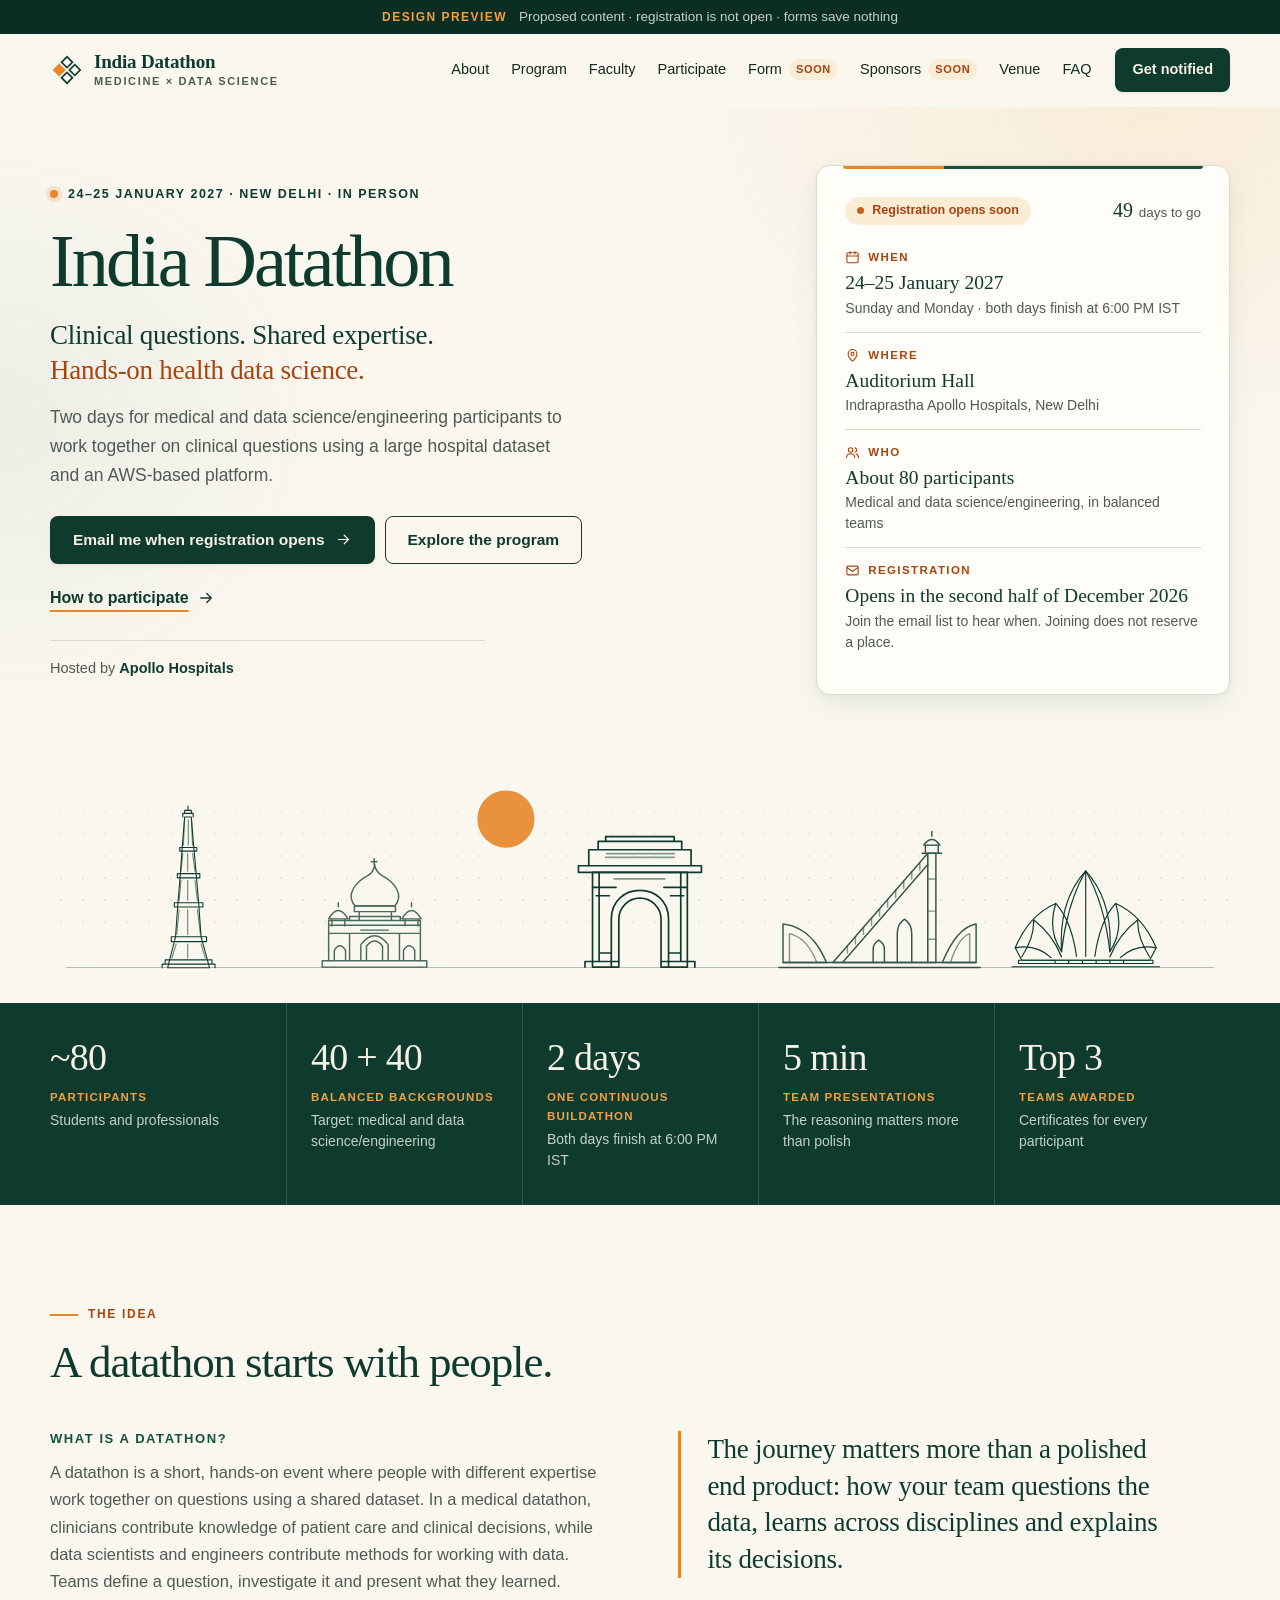
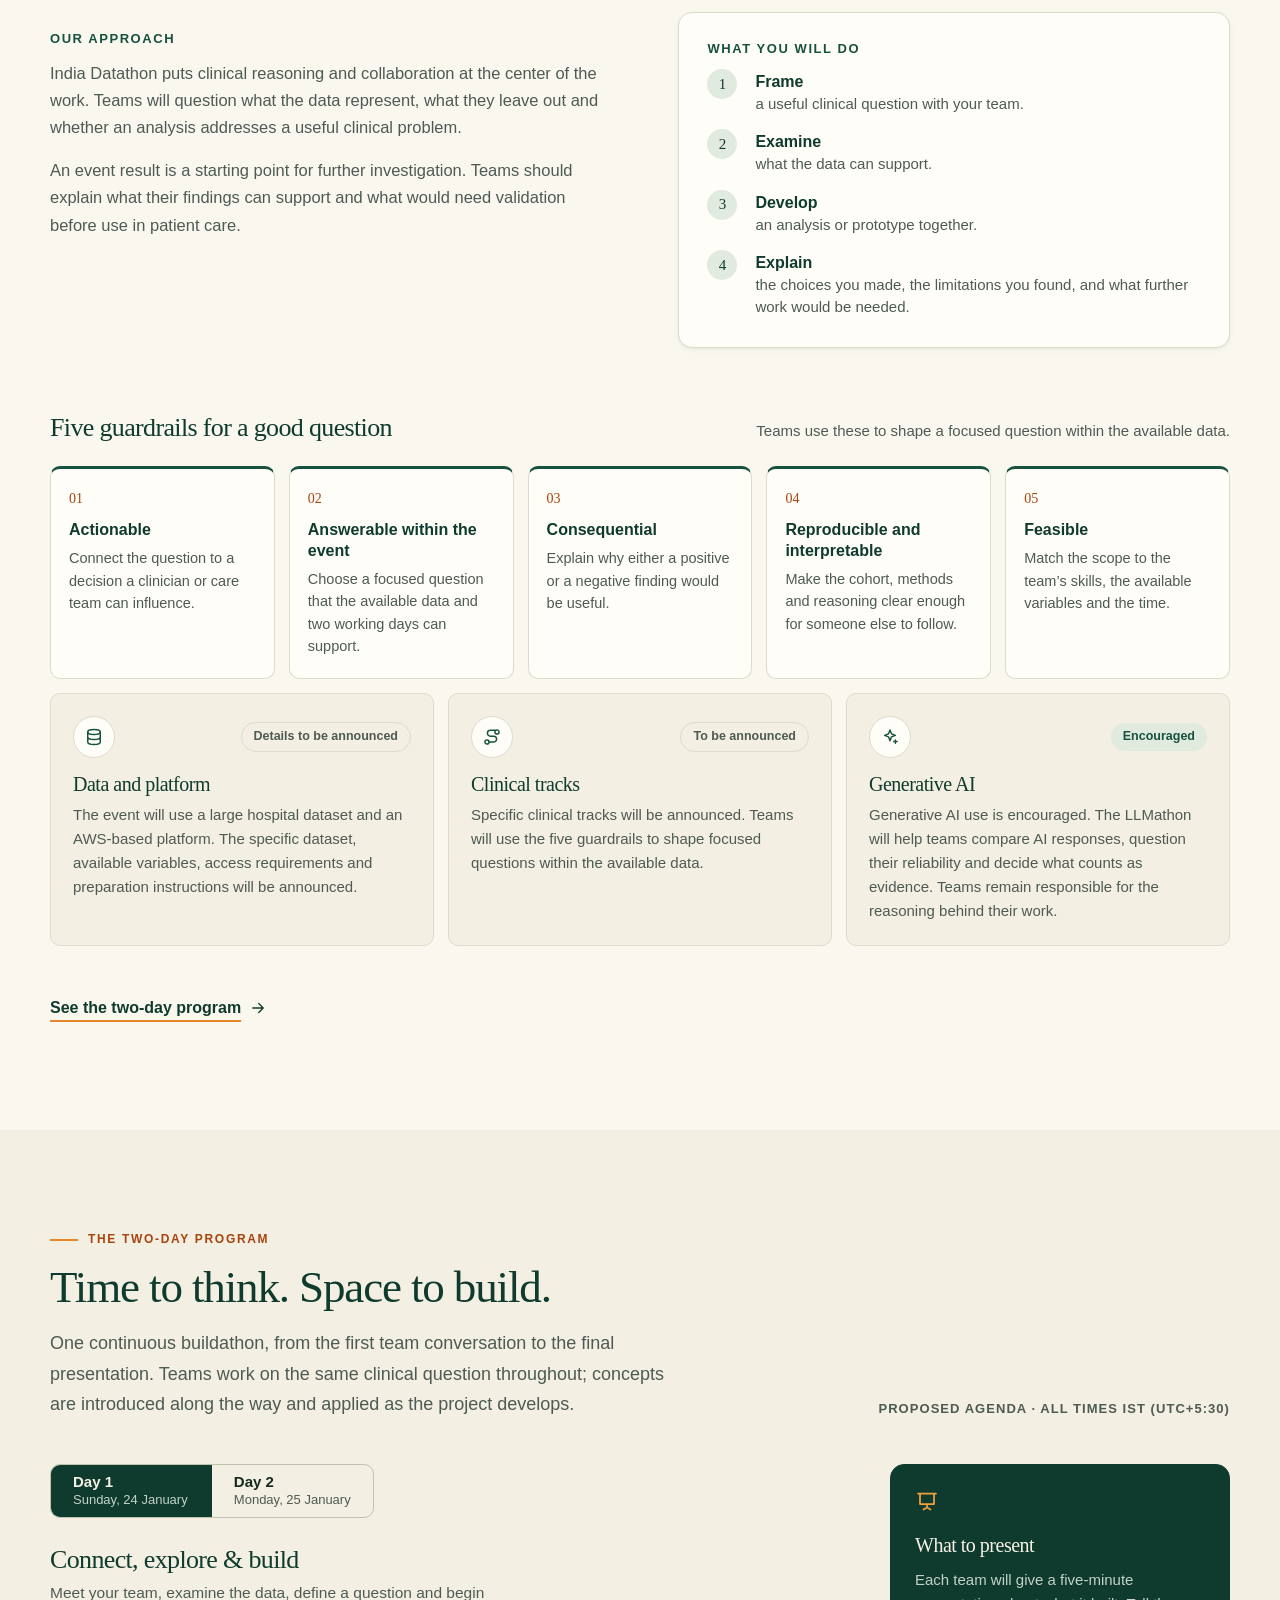
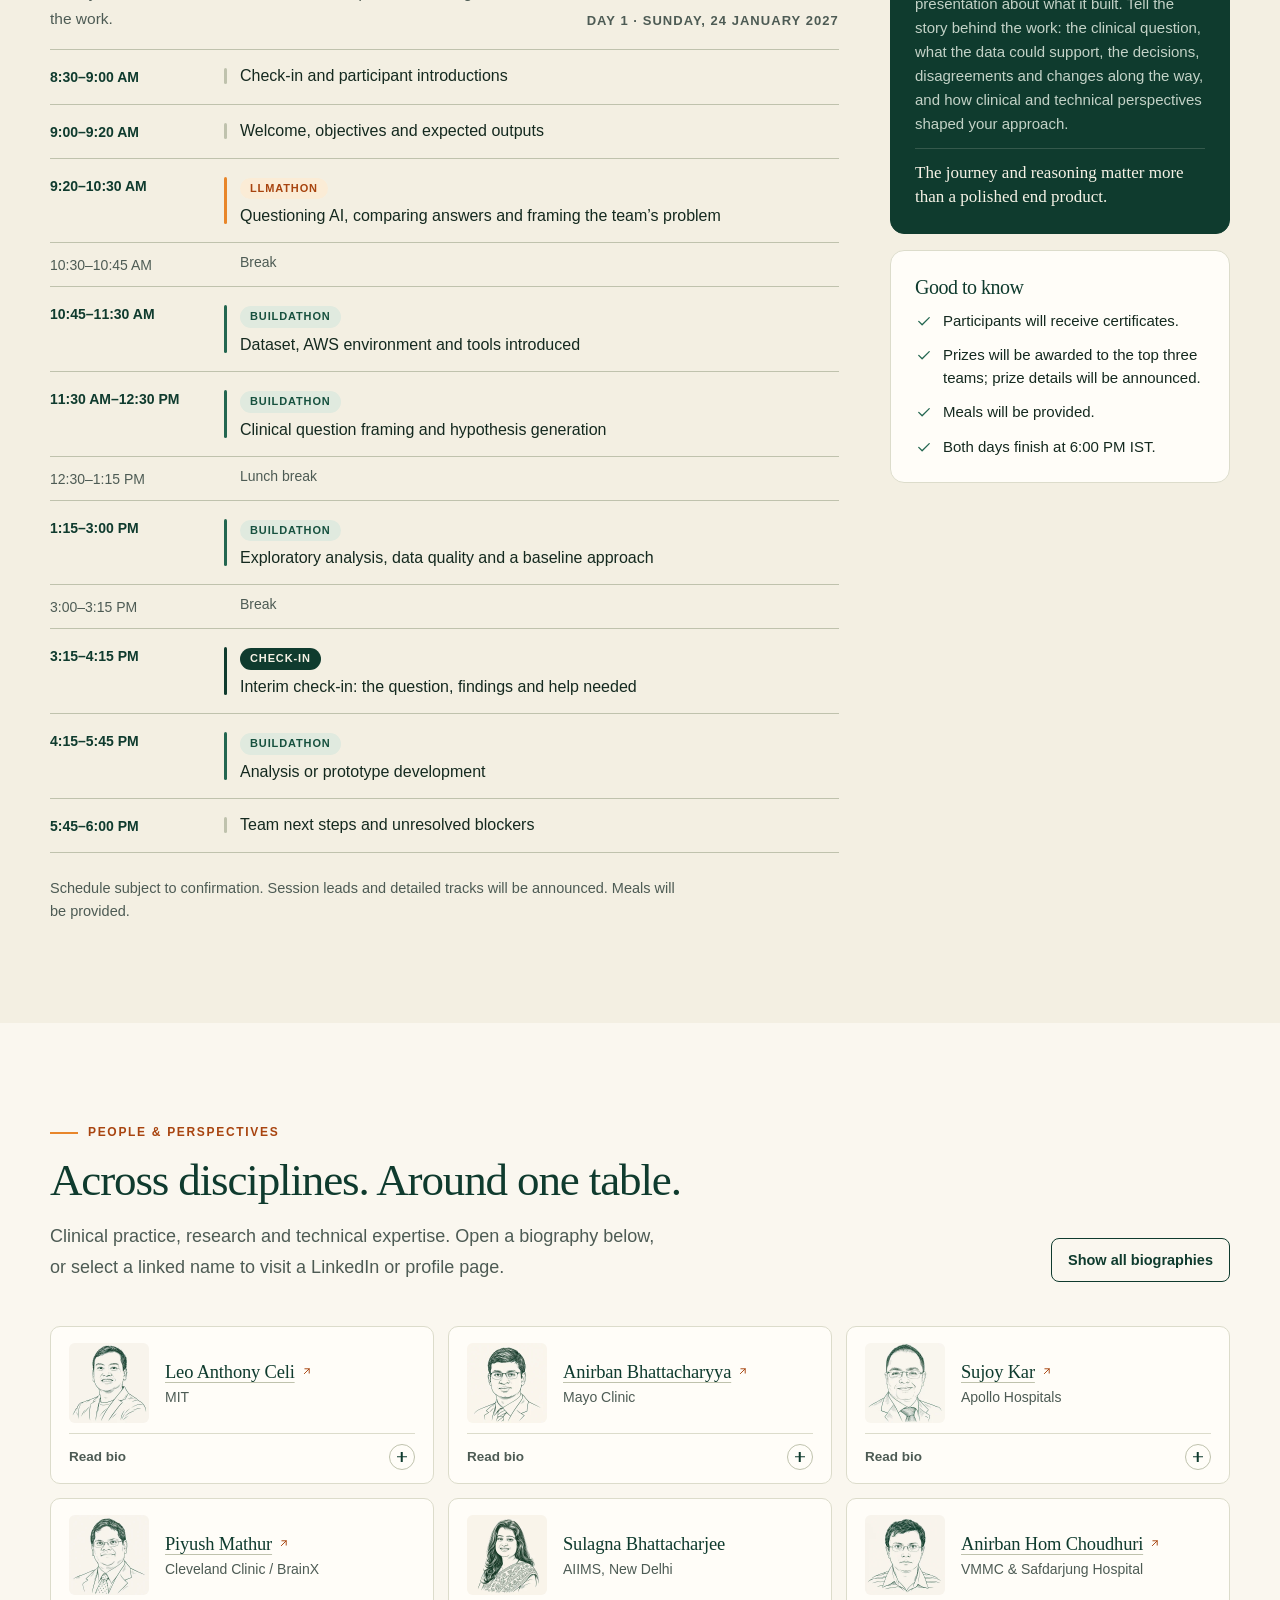
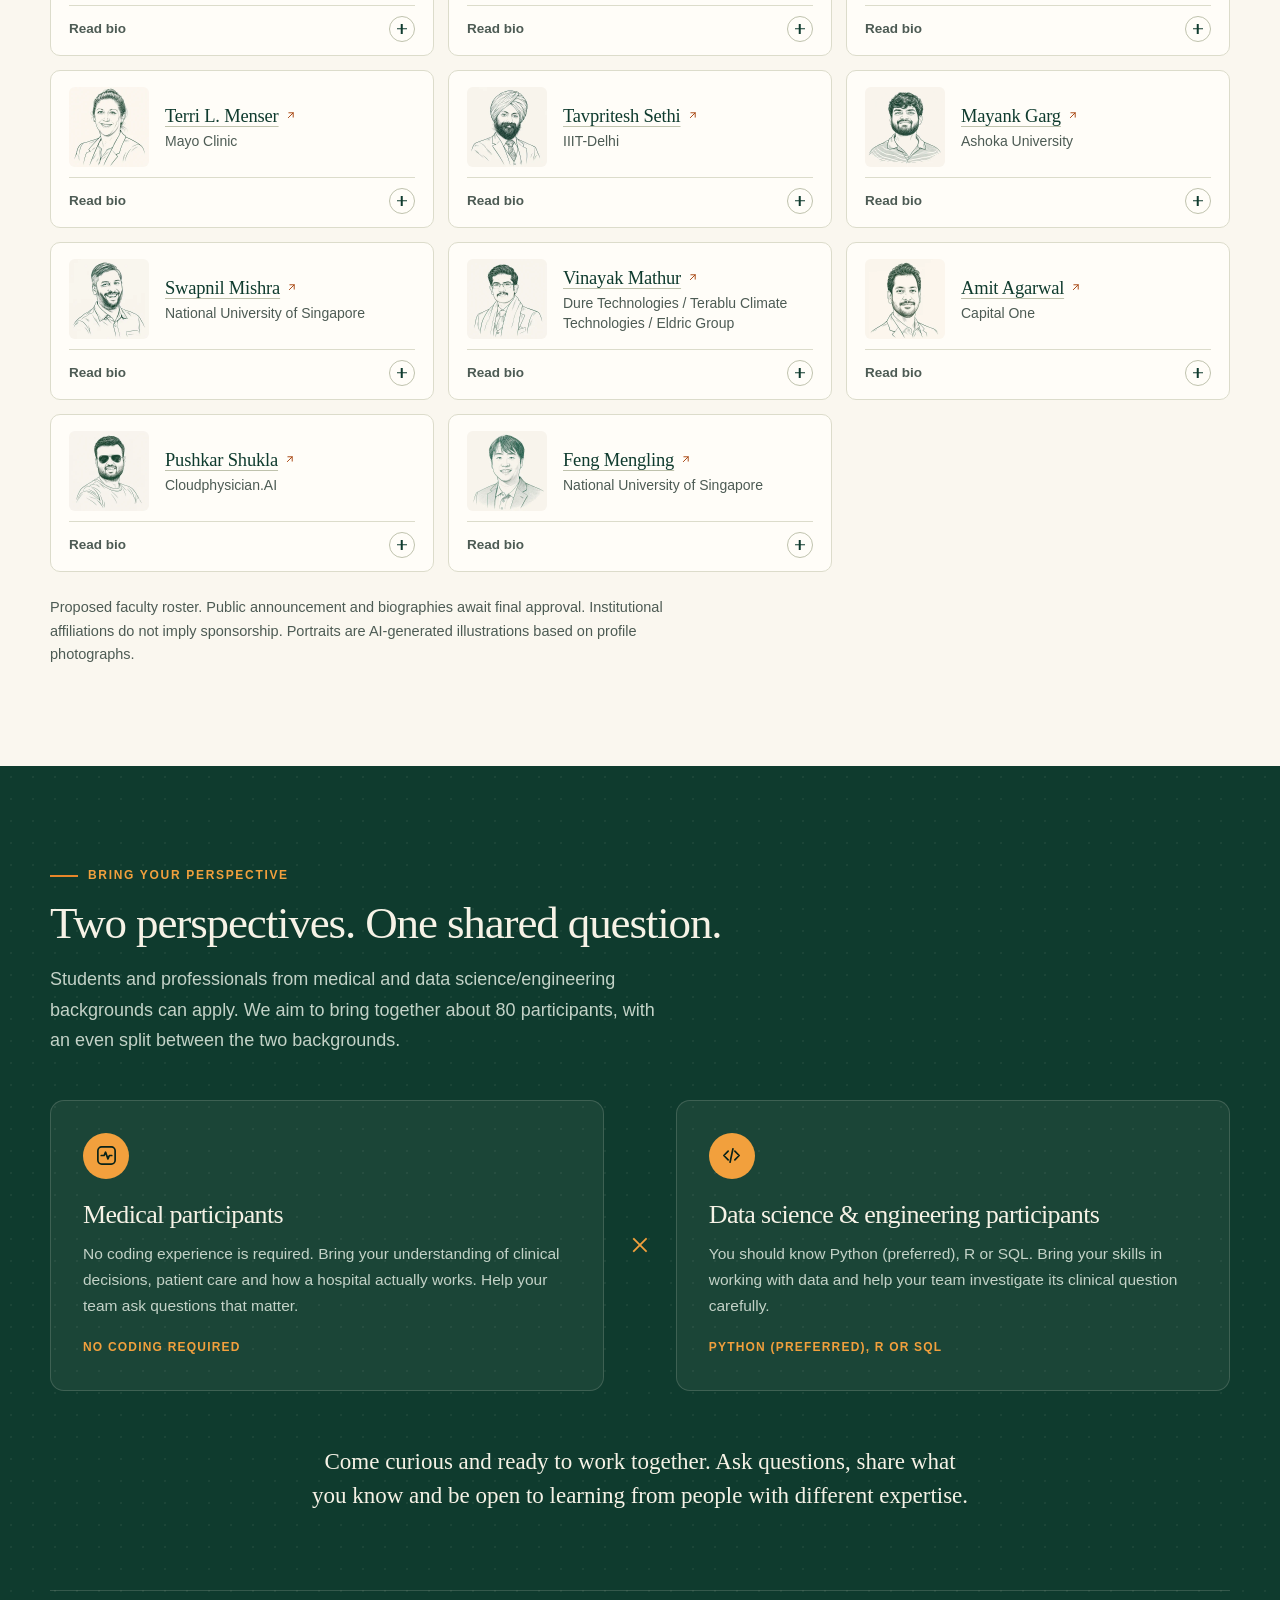
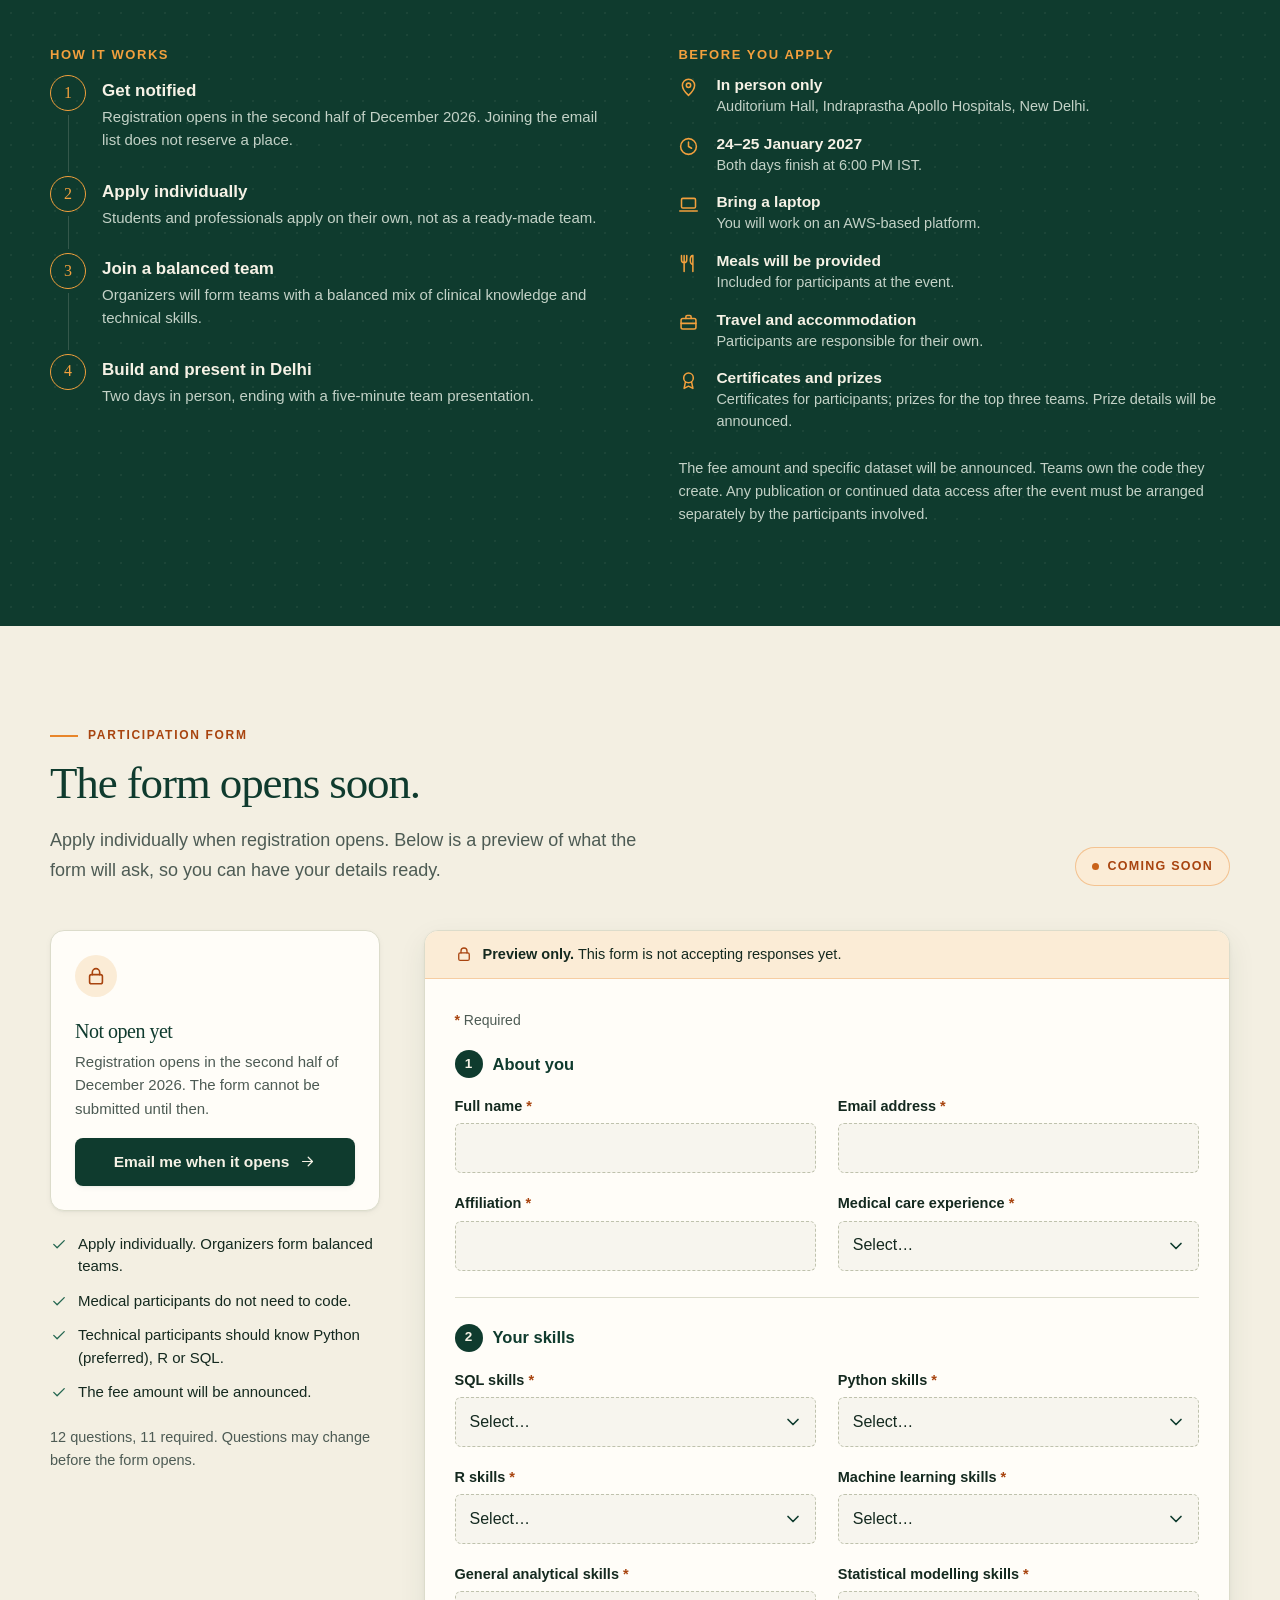
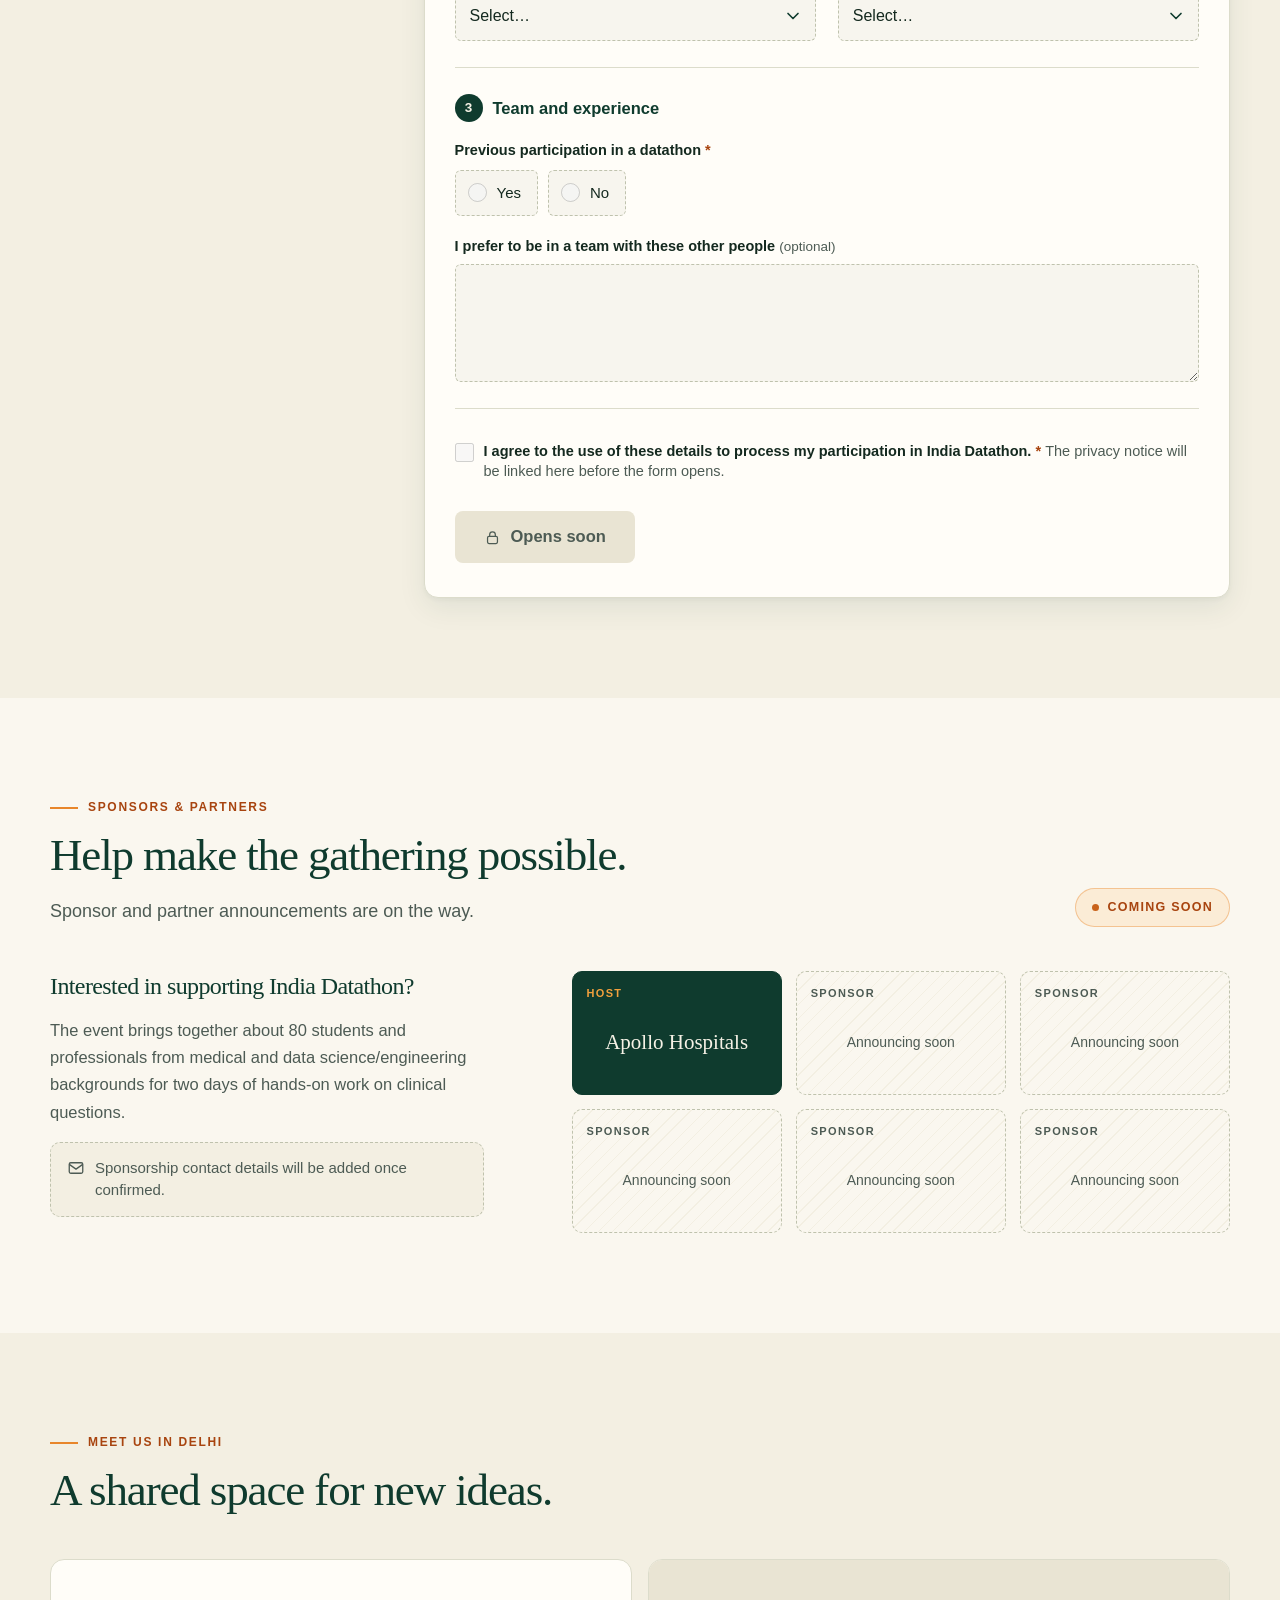
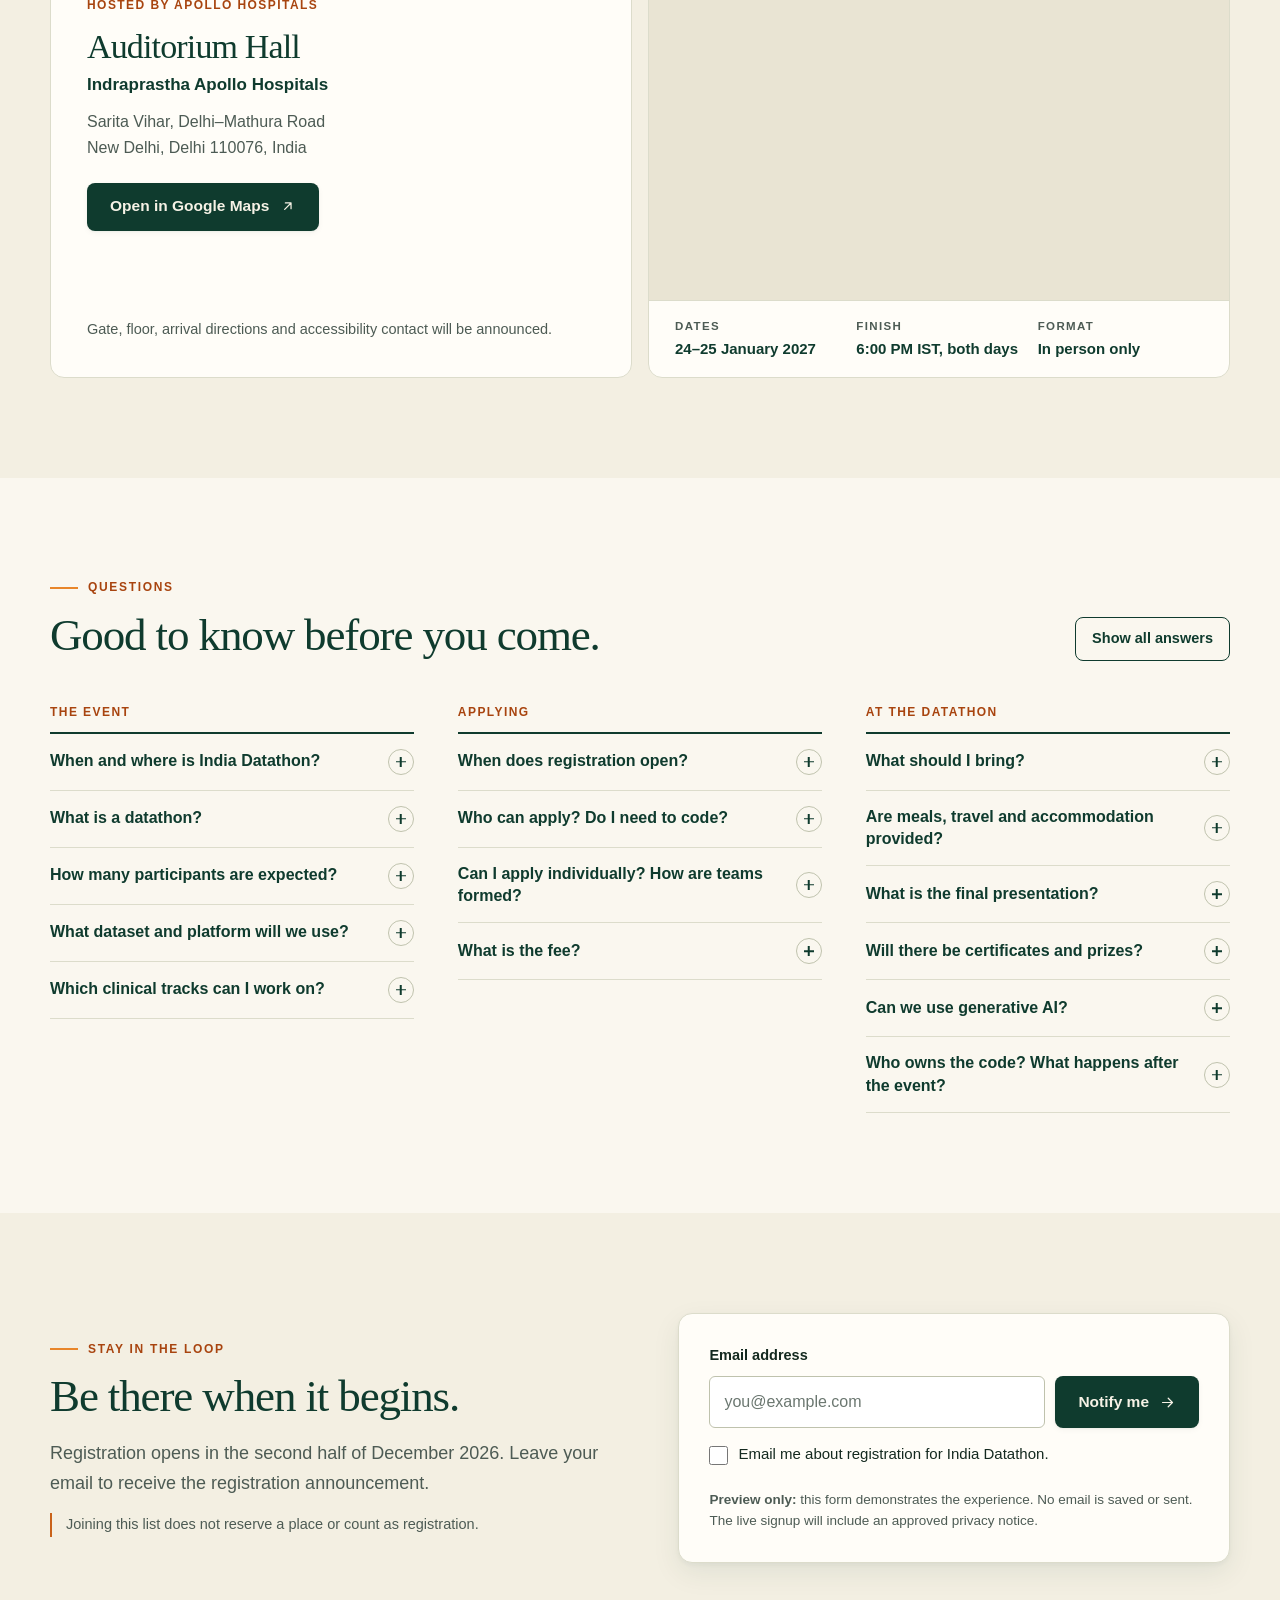
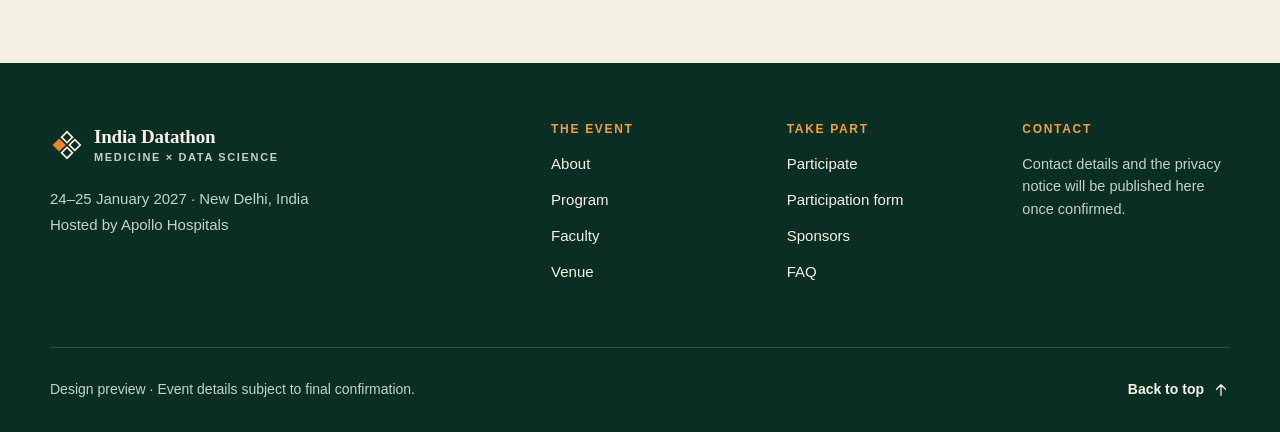
==== index.html @ 54da0be9 "Serve the site from GitHub Pages on main: root page forwards to site/ Co-Authored-By: Claude Fable 5" ====
<!doctype html>
<html lang="en-IN">
<head>
  <meta charset="utf-8">
  <meta name="viewport" content="width=device-width, initial-scale=1">
  <title>India Datathon</title>
  <meta name="robots" content="noindex">
  <link rel="canonical" href="https://pulkitchatwal.github.io/IndiaDatathon/site/">
  <meta http-equiv="refresh" content="0; url=site/">
  <script>location.replace('site/' + location.hash);</script>
</head>
<body>
  <p>The India Datathon website is at <a href="site/">site/</a>.</p>
</body>
</html>
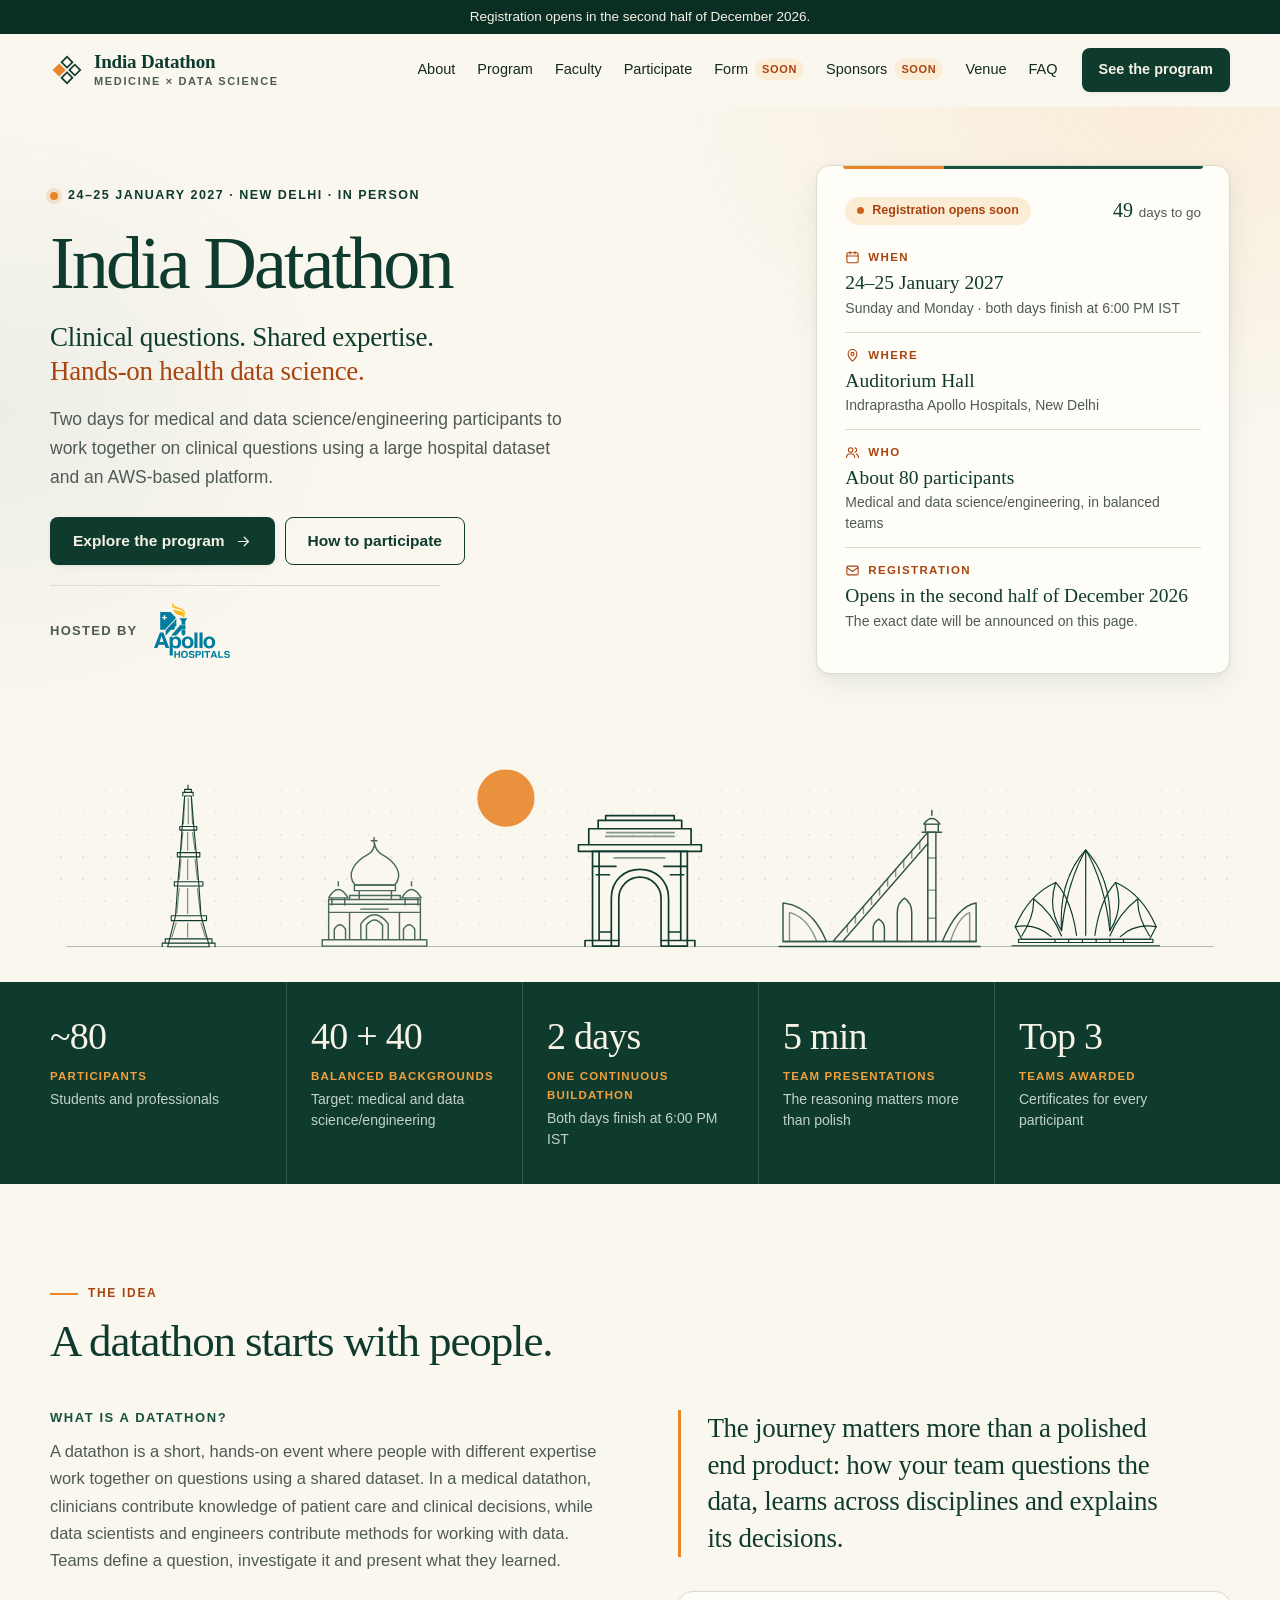
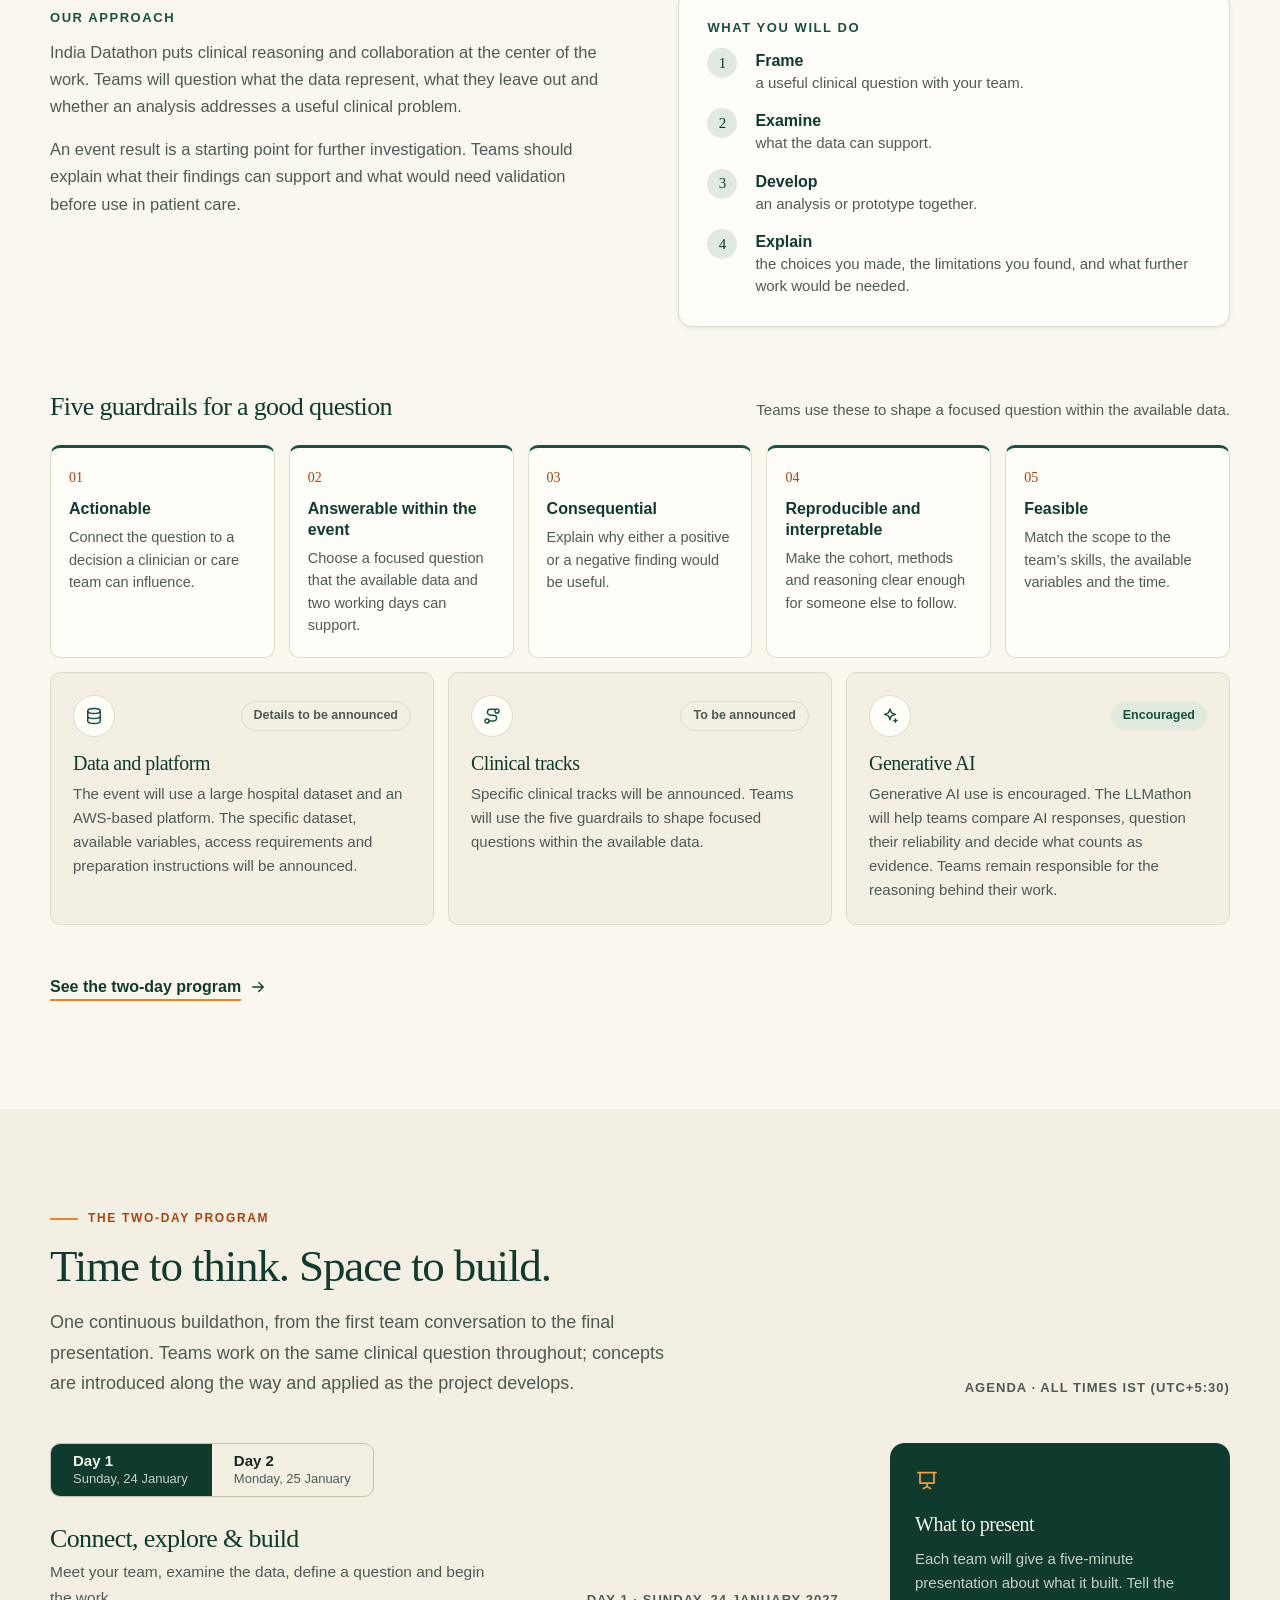
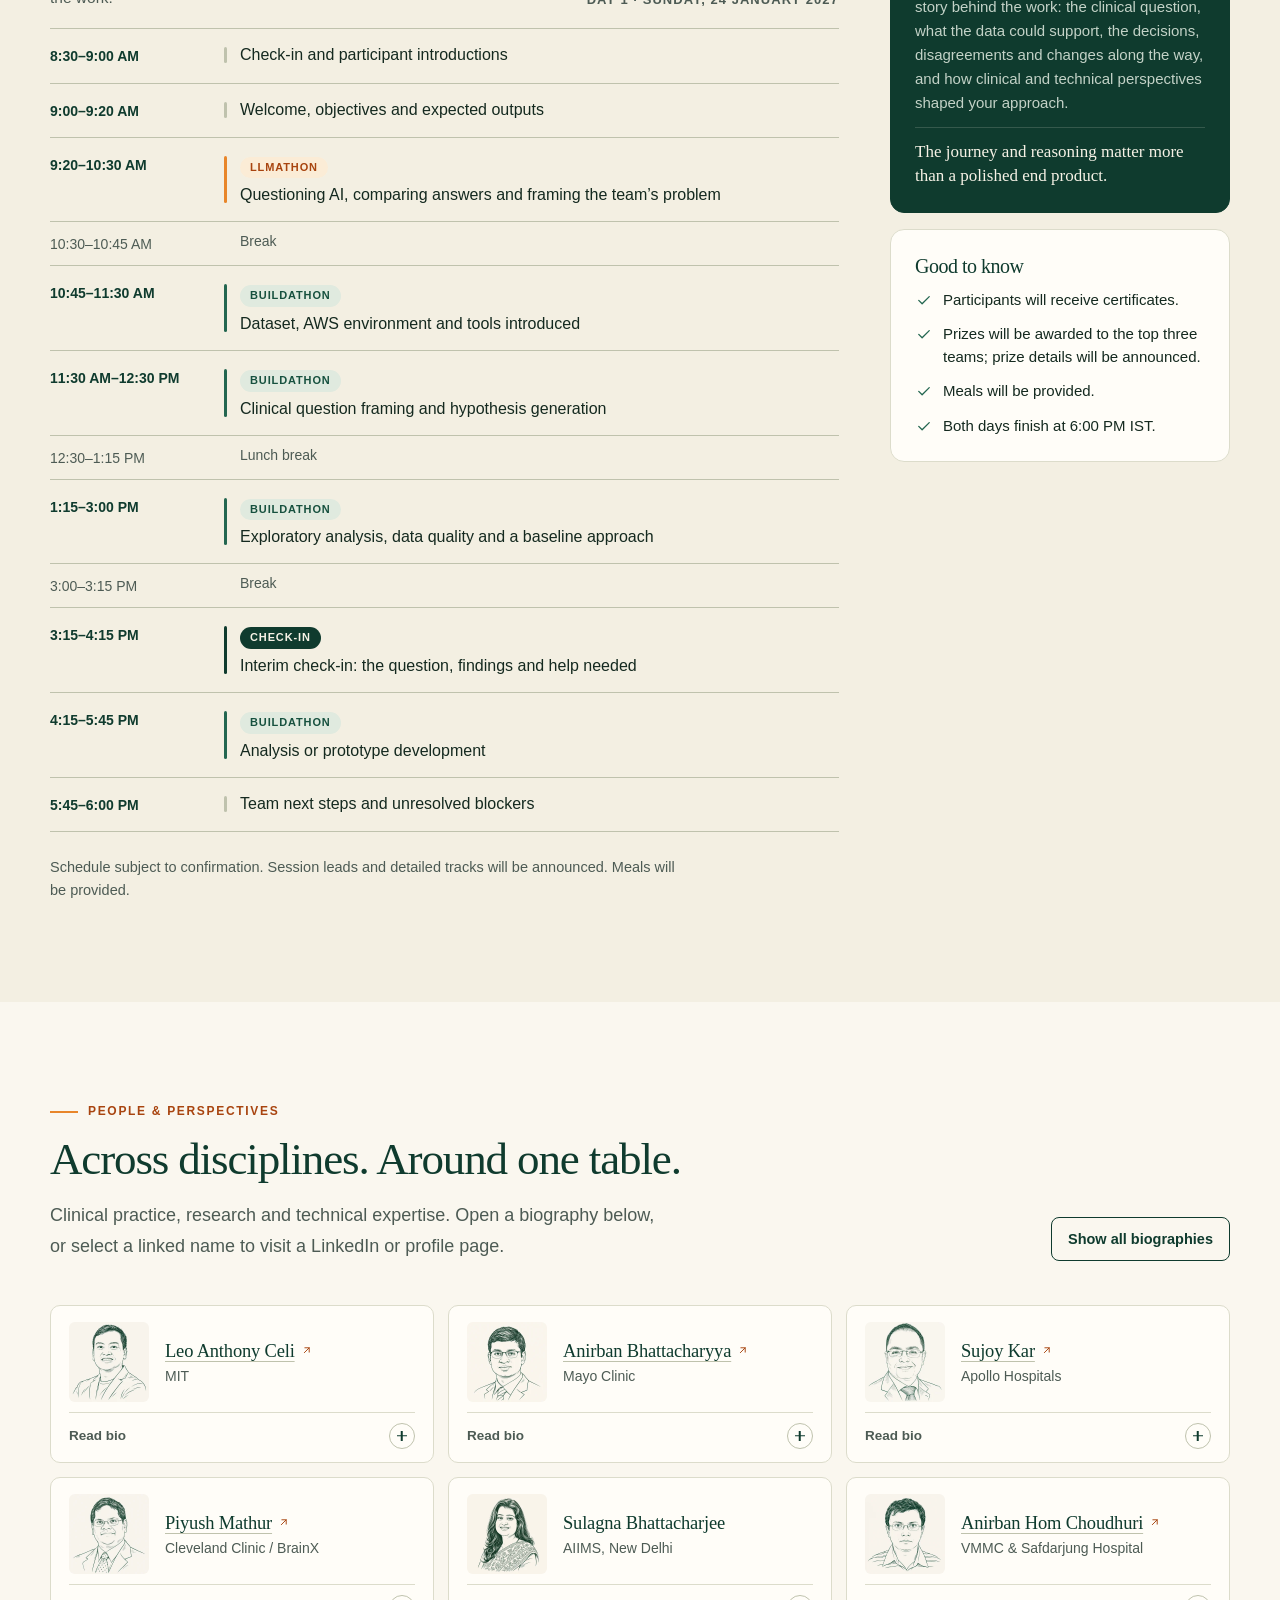
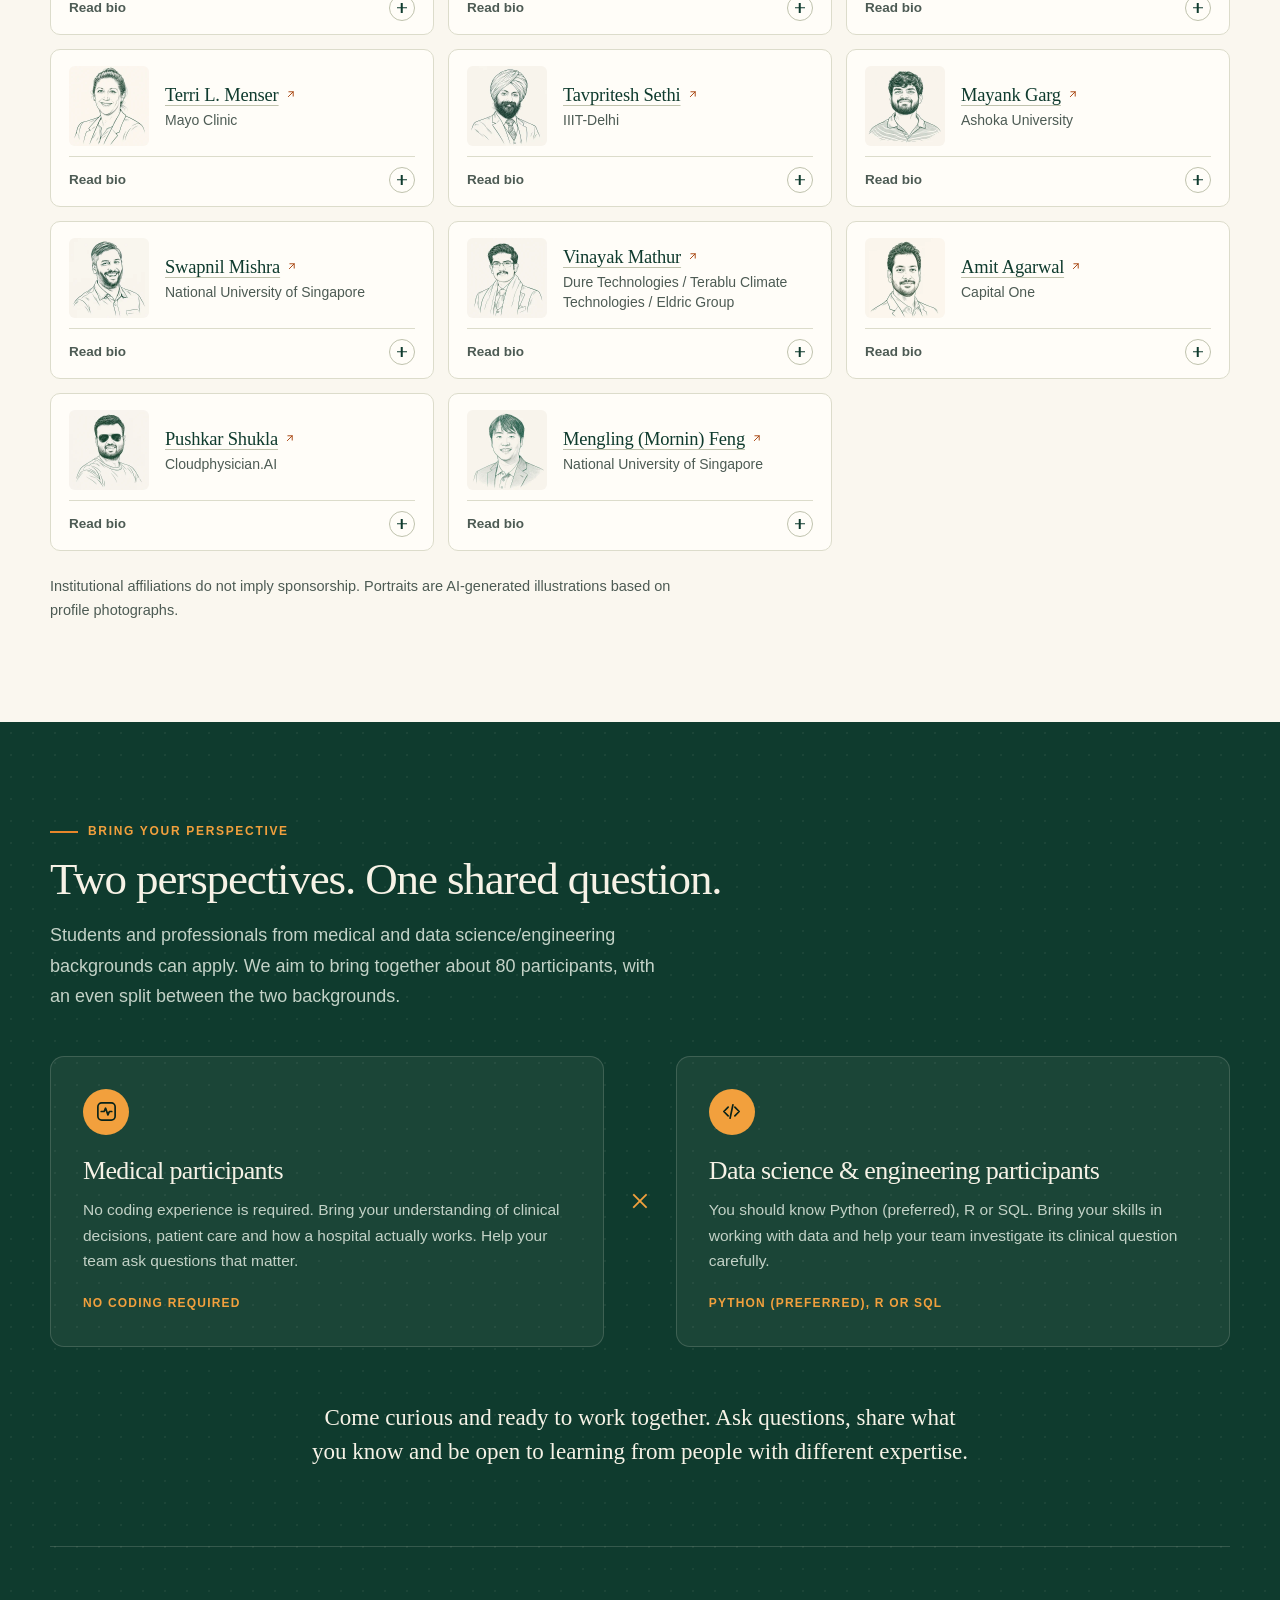
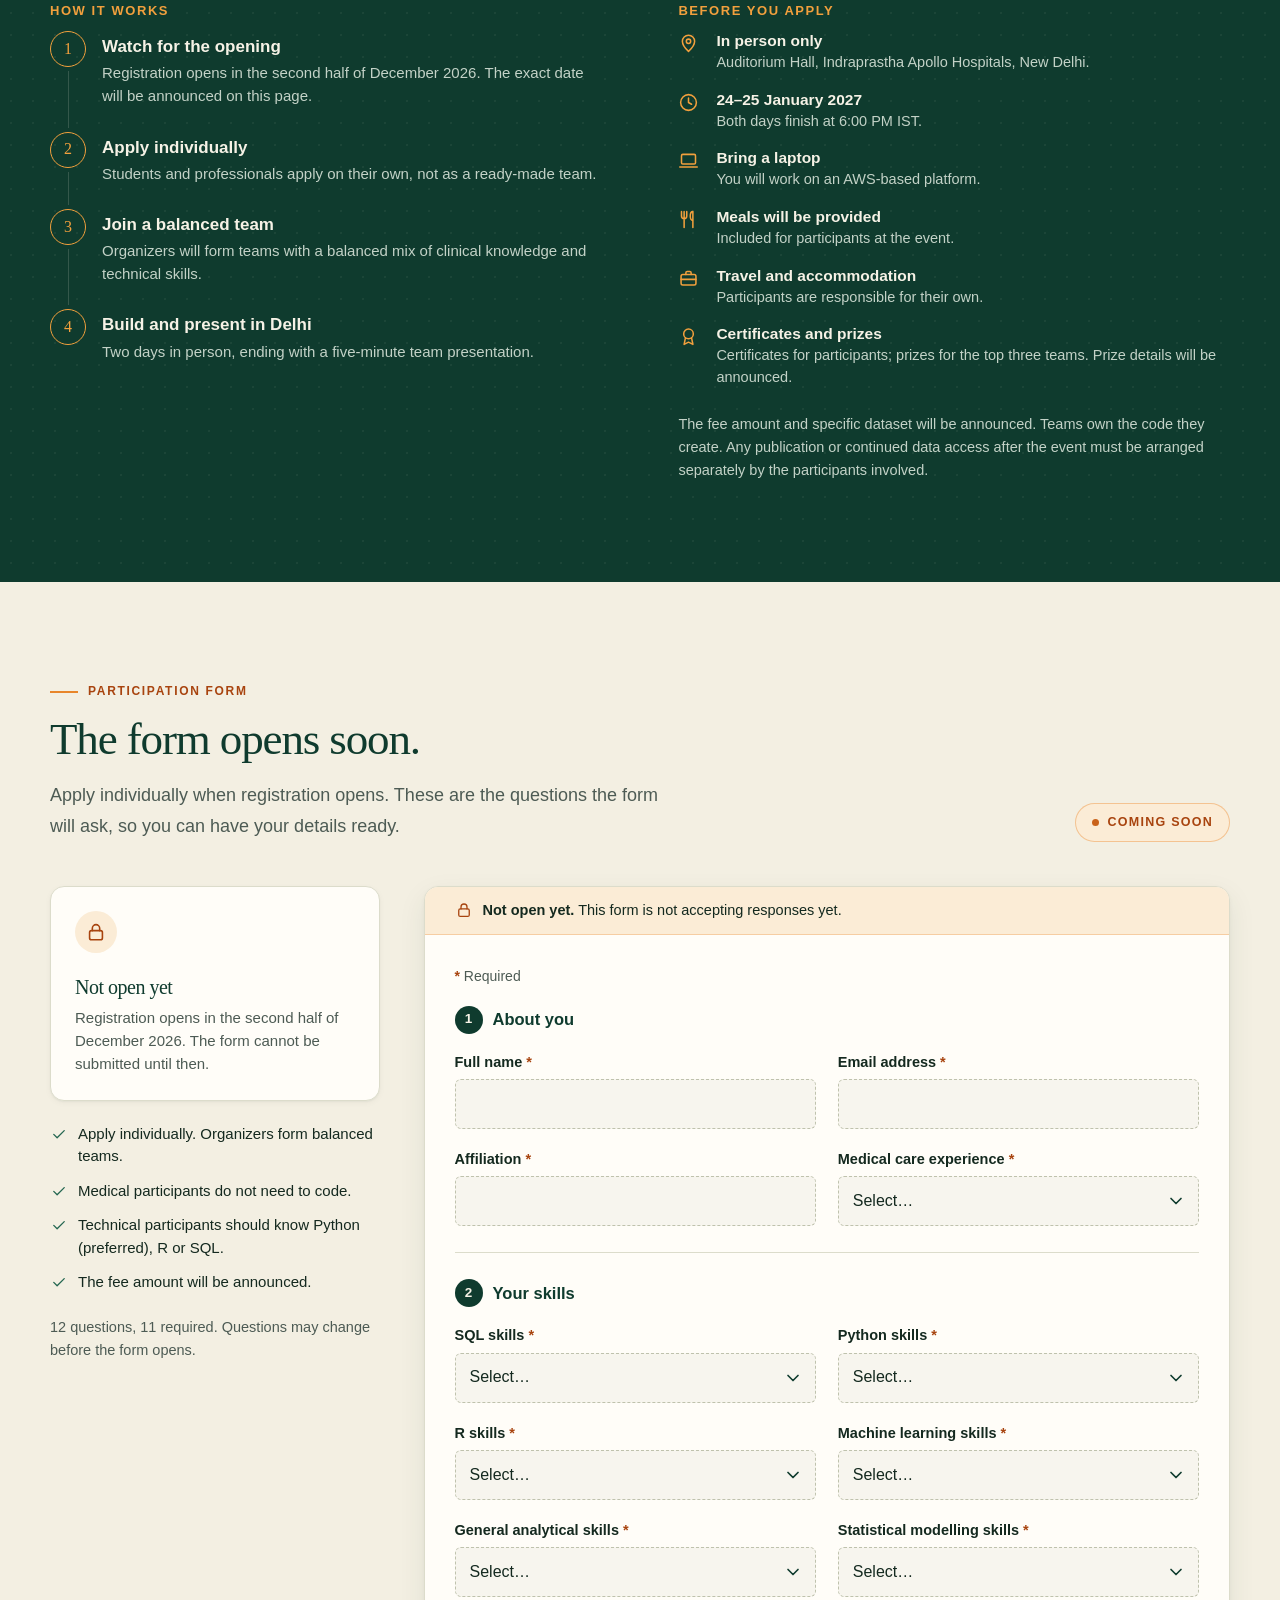
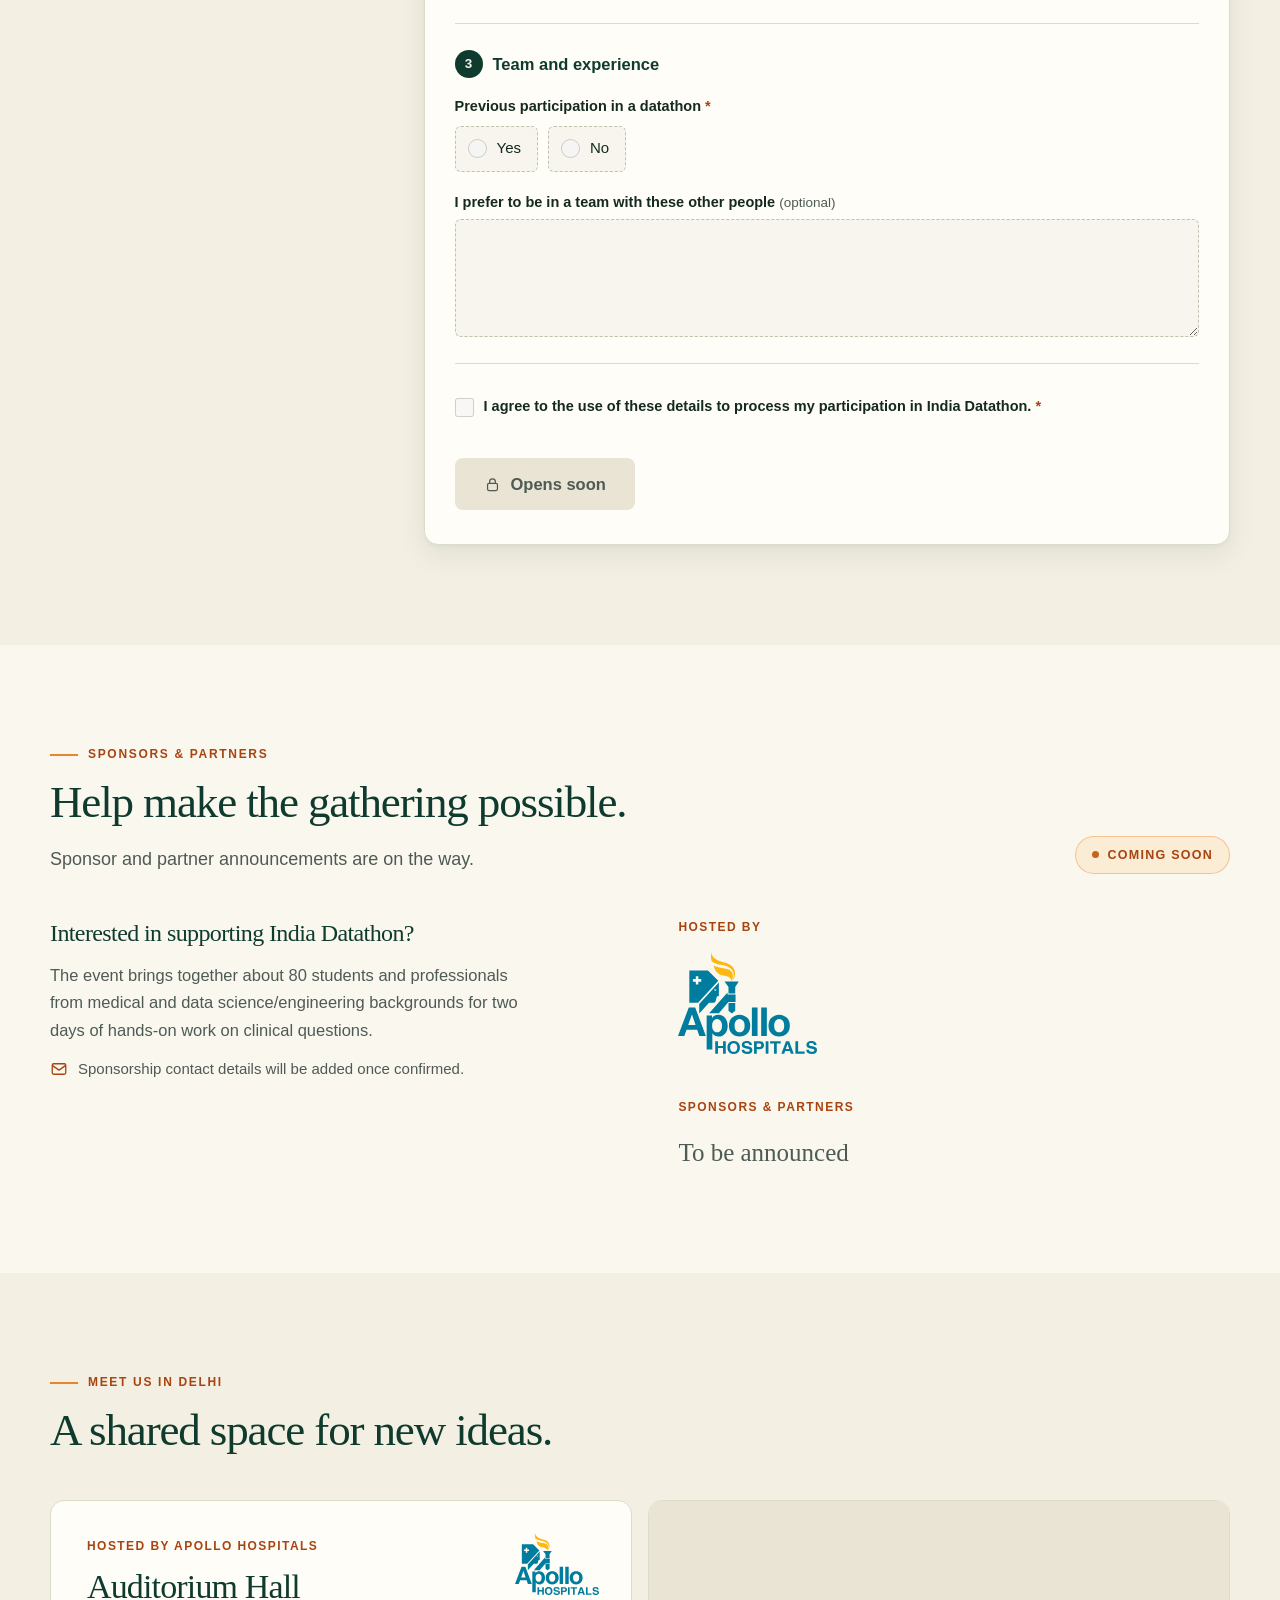
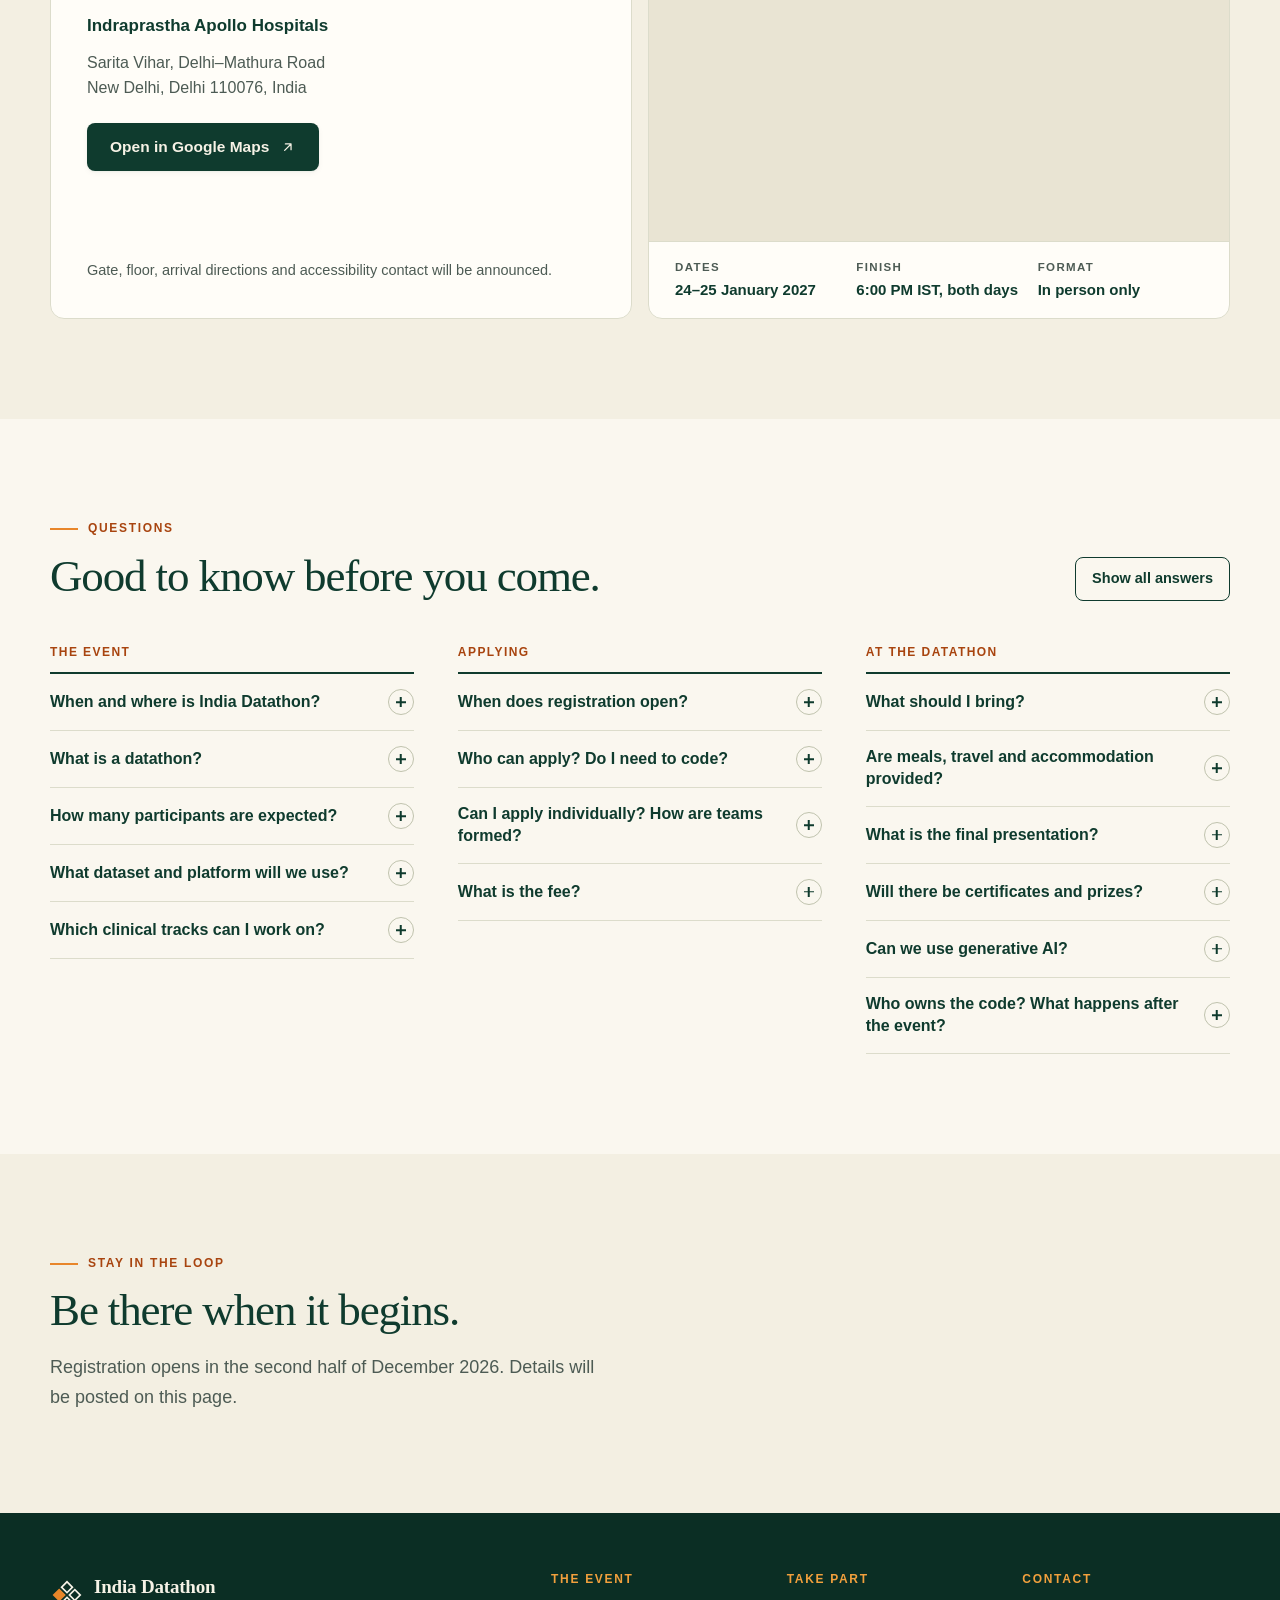
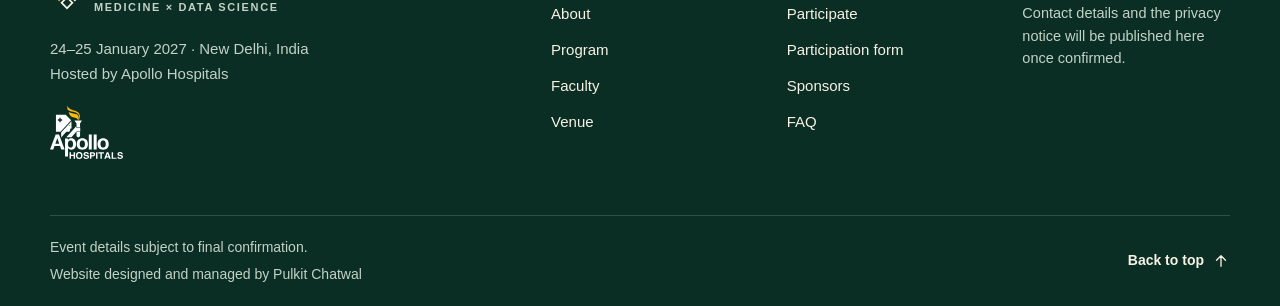
==== commit f6f1733f: "Publish at indiadatathon.org - Turn off preview mode: no 'Design preview' bar, indexable by search e" ====
--- a/index.html
+++ b/index.html
@@ -1,15 +1,418 @@
 <!doctype html>
-<html lang="en-IN">
+<html lang="en-IN" class="no-js">
 <head>
   <meta charset="utf-8">
   <meta name="viewport" content="width=device-width, initial-scale=1">
-  <title>India Datathon</title>
-  <meta name="robots" content="noindex">
-  <link rel="canonical" href="https://pulkitchatwal.github.io/IndiaDatathon/site/">
-  <meta http-equiv="refresh" content="0; url=site/">
-  <script>location.replace('site/' + location.hash);</script>
+  <title>India Datathon · 24–25 January 2027 · New Delhi</title>
+  <meta name="description" content="India Datathon, 24–25 January 2027, Indraprastha Apollo Hospitals, New Delhi. Two days where clinicians and data scientists work together on clinical questions. Registration opens in the second half of December 2026.">
+  
+  <meta name="theme-color" content="#0f3b2e">
+  <meta property="og:type" content="website">
+  <meta property="og:site_name" content="India Datathon">
+  <meta property="og:title" content="India Datathon · 24–25 January 2027 · New Delhi">
+  <meta property="og:description" content="India Datathon, 24–25 January 2027, Indraprastha Apollo Hospitals, New Delhi. Two days where clinicians and data scientists work together on clinical questions. Registration opens in the second half of December 2026.">
+  <link rel="canonical" href="https://indiadatathon.org/">
+  <meta property="og:url" content="https://indiadatathon.org/">
+  <meta property="og:image" content="https://indiadatathon.org/site/assets/og-image.png">
+  <meta property="og:image:width" content="1200">
+  <meta property="og:image:height" content="630">
+  <meta name="twitter:card" content="summary_large_image">
+  <link rel="icon" href="site/assets/favicon.svg" type="image/svg+xml">
+  <link rel="stylesheet" href="site/assets/css/site.css?v=2aba0737">
+  <script>document.documentElement.className = 'js';</script>
+  <script type="application/ld+json">{"@context": "https://schema.org", "@type": "Event", "name": "India Datathon", "description": "Two days for medical and data science/engineering participants to work together on clinical questions using a large hospital dataset and an AWS-based platform.", "startDate": "2027-01-24", "endDate": "2027-01-25", "eventAttendanceMode": "https://schema.org/OfflineEventAttendanceMode", "eventStatus": "https://schema.org/EventScheduled", "location": {"@type": "Place", "name": "Auditorium Hall, Indraprastha Apollo Hospitals", "address": {"@type": "PostalAddress", "streetAddress": "Sarita Vihar, Delhi–Mathura Road", "addressLocality": "New Delhi", "addressRegion": "Delhi", "postalCode": "110076", "addressCountry": "IN"}}}</script>
+  <script type="application/ld+json">{"@context": "https://schema.org", "@type": "FAQPage", "mainEntity": [{"@type": "Question", "name": "When and where is India Datathon?", "acceptedAnswer": {"@type": "Answer", "text": "24–25 January 2027, at Indraprastha Apollo Hospitals in New Delhi. The event is in person only. Both days finish at 6:00 PM IST."}}, {"@type": "Question", "name": "What is a datathon?", "acceptedAnswer": {"@type": "Answer", "text": "A short, collaborative event where people with different expertise investigate questions using a shared dataset. At India Datathon, clinical and technical participants work together to frame a useful clinical question, examine the data and explain what their findings can support."}}, {"@type": "Question", "name": "How many participants are expected?", "acceptedAnswer": {"@type": "Answer", "text": "Approximately 80, with an even split between medical and data science/engineering backgrounds."}}, {"@type": "Question", "name": "What dataset and platform will we use?", "acceptedAnswer": {"@type": "Answer", "text": "A large hospital dataset and an AWS-based platform. The specific dataset is to be announced. Access requirements and preparation instructions will follow."}}, {"@type": "Question", "name": "Which clinical tracks can I work on?", "acceptedAnswer": {"@type": "Answer", "text": "Specific clinical tracks are to be announced. Questions will follow the five guardrails in About."}}, {"@type": "Question", "name": "When does registration open?", "acceptedAnswer": {"@type": "Answer", "text": "Registration opens in the second half of December 2026. The exact date will be announced on this page."}}, {"@type": "Question", "name": "Who can apply? Do I need to code?", "acceptedAnswer": {"@type": "Answer", "text": "Students and professionals from medical and data science/engineering backgrounds can apply. Medical participants do not need to code. Technical participants should know Python (preferred), R or SQL. Bring curiosity and a willingness to work with and learn from teammates with different expertise."}}, {"@type": "Question", "name": "Can I apply individually? How are teams formed?", "acceptedAnswer": {"@type": "Answer", "text": "Yes, apply as an individual. Organizers will form teams with a balanced mix of clinical knowledge and technical skills."}}, {"@type": "Question", "name": "What is the fee?", "acceptedAnswer": {"@type": "Answer", "text": "The fee amount is to be announced."}}, {"@type": "Question", "name": "What should I bring?", "acceptedAnswer": {"@type": "Answer", "text": "Please bring a laptop."}}, {"@type": "Question", "name": "Are meals, travel and accommodation provided?", "acceptedAnswer": {"@type": "Answer", "text": "Meals will be provided. Participants are responsible for their own travel and accommodation."}}, {"@type": "Question", "name": "What is the final presentation?", "acceptedAnswer": {"@type": "Answer", "text": "Each team will give a five-minute presentation about what it built. Tell the story behind the work: the clinical question, what the data could support, the decisions, disagreements and changes along the way, and how clinical and technical perspectives shaped your approach. The journey and reasoning matter more than a polished end product."}}, {"@type": "Question", "name": "Will there be certificates and prizes?", "acceptedAnswer": {"@type": "Answer", "text": "Participants will receive certificates. Prizes will be awarded to the top three teams; prize details will be announced."}}, {"@type": "Question", "name": "Can we use generative AI?", "acceptedAnswer": {"@type": "Answer", "text": "Yes. Generative AI use is encouraged. The LLMathon will help teams compare AI responses, question their reliability and decide what counts as evidence. Teams remain responsible for the reasoning behind their work."}}, {"@type": "Question", "name": "Who owns the code? What happens after the event?", "acceptedAnswer": {"@type": "Answer", "text": "Teams own the code they create. Any publication or continued data access after the event must be arranged separately by the participants involved."}}]}</script>
 </head>
-<body>
-  <p>The India Datathon website is at <a href="site/">site/</a>.</p>
+<body data-registration="upcoming" data-signup="off" data-event-start="2027-01-24" data-event-end="2027-01-25">
+<a class="skip-link" href="#main">Skip to content</a>
+
+<div class="topbar"><p class="wrap"><span>Registration opens in the second half of December 2026.</span></p></div>
+
+<header class="site-header" data-header>
+  <div class="wrap header-inner">
+    <a class="brand" href="#home" aria-label="India Datathon, back to top">
+      <svg class="brand-mark" viewBox="0 0 40 40" aria-hidden="true" focusable="false"><g transform="translate(20 20) rotate(-45) translate(-11 -11)" stroke="currentColor" stroke-width="2" fill="none"><rect class="brand-mark-accent" width="9" height="9"/><rect x="13" width="9" height="9"/><rect y="13" width="9" height="9"/><rect x="13" y="13" width="9" height="9"/></g></svg>
+      <span class="brand-text">India Datathon<small>Medicine × Data Science</small></span>
+    </a>
+    <button class="menu-toggle" type="button" aria-expanded="false" aria-controls="site-nav">
+      <span class="menu-icon" aria-hidden="true"><i></i><i></i><i></i></span>
+      <span class="menu-label">Menu</span>
+    </button>
+    <nav class="site-nav" id="site-nav" aria-label="Main">
+      <ul><li><a href="#about">About</a></li><li><a href="#program">Program</a></li><li><a href="#faculty">Faculty</a></li><li><a href="#participate">Participate</a></li><li><a href="#apply">Form<span class="soon">Soon</span></a></li><li><a href="#sponsors">Sponsors<span class="soon">Soon</span></a></li><li><a href="#visit">Venue</a></li><li><a href="#faq">FAQ</a></li></ul><a class="btn btn-primary btn-small nav-cta" href="#program">See the program</a>
+    </nav>
+  </div>
+</header>
+
+<main id="main">
+
+  <!-- ============ HERO ============ -->
+  <section class="hero" id="home" aria-labelledby="hero-title">
+    <div class="wrap hero-grid">
+      <div class="hero-copy">
+        <p class="eyebrow"><span class="eyebrow-dot" aria-hidden="true"></span>24–25 January 2027 · New Delhi · In person</p>
+        <h1 id="hero-title">India Datathon</h1>
+        <p class="hero-tagline"><span>Clinical questions.</span> <span>Shared expertise.</span> <em>Hands-on health data science.</em></p>
+        <p class="hero-intro">Two days for medical and data science/engineering participants to work together on clinical questions using a large hospital dataset and an AWS-based platform.</p>
+        <div class="hero-actions"><a class="btn btn-primary" href="#program">Explore the program <svg class="icon" viewBox="0 0 24 24" width="24" height="24" fill="none" stroke="currentColor" stroke-width="1.75" stroke-linecap="round" stroke-linejoin="round" aria-hidden="true" focusable="false"><path d="M5 12h14M13 6l6 6-6 6"/></svg></a><a class="btn btn-ghost" href="#participate">How to participate</a></div>
+        <p class="hero-host hero-host-logo"><span>Hosted by</span><img class="host-logo" src="site/assets/logos/apollo-hospitals.svg" alt="Apollo Hospitals" width="72" height="53" decoding="async"></p>
+      </div>
+
+      <aside class="event-card" aria-label="Event details">
+        <div class="event-card-top">
+          <span class="pill pill-soon"><span class="pill-dot" aria-hidden="true"></span>Registration opens soon</span>
+          <p class="countdown" data-countdown hidden><strong data-countdown-value></strong> <span data-countdown-label></span></p>
+        </div>
+        <dl class="event-facts">
+          <div>
+            <dt><svg class="icon" viewBox="0 0 24 24" width="24" height="24" fill="none" stroke="currentColor" stroke-width="1.75" stroke-linecap="round" stroke-linejoin="round" aria-hidden="true" focusable="false"><rect x="3" y="4.5" width="18" height="16" rx="2"/><path d="M3 9.5h18M8 2.5v4M16 2.5v4"/></svg><span>When</span></dt>
+            <dd><strong>24–25 January 2027</strong><span>Sunday and Monday · both days finish at 6:00 PM IST</span></dd>
+          </div>
+          <div>
+            <dt><svg class="icon" viewBox="0 0 24 24" width="24" height="24" fill="none" stroke="currentColor" stroke-width="1.75" stroke-linecap="round" stroke-linejoin="round" aria-hidden="true" focusable="false"><path d="M12 21s-7-6.1-7-11.5a7 7 0 0 1 14 0C19 14.9 12 21 12 21z"/><circle cx="12" cy="9.5" r="2.5"/></svg><span>Where</span></dt>
+            <dd><strong>Auditorium Hall</strong><span>Indraprastha Apollo Hospitals, New Delhi</span></dd>
+          </div>
+          <div>
+            <dt><svg class="icon" viewBox="0 0 24 24" width="24" height="24" fill="none" stroke="currentColor" stroke-width="1.75" stroke-linecap="round" stroke-linejoin="round" aria-hidden="true" focusable="false"><circle cx="9" cy="8" r="3.5"/><path d="M2.5 20c0-3.6 2.9-6 6.5-6s6.5 2.4 6.5 6M16 4.6a3.5 3.5 0 0 1 0 6.8M18 14.3c2.2 .7 3.5 2.6 3.5 5.7"/></svg><span>Who</span></dt>
+            <dd><strong>About 80 participants</strong><span>Medical and data science/engineering, in balanced teams</span></dd>
+          </div>
+          <div>
+            <dt><svg class="icon" viewBox="0 0 24 24" width="24" height="24" fill="none" stroke="currentColor" stroke-width="1.75" stroke-linecap="round" stroke-linejoin="round" aria-hidden="true" focusable="false"><rect x="3" y="5" width="18" height="14" rx="2"/><path d="m3.5 7.5 8.5 6 8.5-6"/></svg><span>Registration</span></dt>
+            <dd><strong>Opens in the second half of December 2026</strong><span>The exact date will be announced on this page.</span></dd>
+          </div>
+        </dl>
+      </aside>
+    </div>
+
+    <div class="wrap">
+      <div class="skyline" role="img" aria-label="Line drawing of a Delhi skyline with five landmarks and a saffron sun">
+        <svg class="skyline-art skyline-desktop" viewBox="0 0 1320 300" preserveAspectRatio="xMidYMid meet" aria-hidden="true" focusable="false"><circle class="art-sun" cx="510" cy="94" r="32" /><path d="M18 260H1302" stroke="currentColor" stroke-opacity=".3" stroke-width="1.2" /><g data-landmark="qutb" transform="translate(86 34) scale(.68)"><g stroke="currentColor" stroke-width="1.8" stroke-linejoin="round" stroke-linecap="round" fill="none"><path class="art-fill" d="M67 333L80 282L84 226L88 178L91 135L95 85H106L110 135L114 178L118 226L122 282L136 333Z" /><path d="M58 333V327H145V333M63 327V320H140V327M92 85V79H109V85M95 79V74H106V79M100.5 67V74M87 135H115V141H87ZM83 178H120V185H83ZM78 226H125V233H78ZM73 282H131V290H73Z" /><path d="M95 89L93 131M101 89V131M106 89L108 131M92 145L89 174M100 145V174M108 145L112 174M89 189L86 222M100 189V222M112 189L116 222M86 237L82 278M100 237V278M116 237L121 278M81 294L74 317M100 294V317M122 294L129 317" opacity=".6" /></g></g><g data-landmark="humayun" transform="translate(12 -40) scale(.9)" opacity=".75"><g stroke="currentColor" stroke-width="1.8" stroke-linejoin="round" stroke-linecap="round" fill="none"><path class="art-fill" d="M325 333V325H333V281H447V325H455V333ZM333 281V275H447V281" /><path class="art-fill" d="M366 257C354 244 365 228 382 219Q390 214 390 205Q391 214 399 219C416 228 427 244 415 257Z" /><path d="M365 257H416V264H365ZM371 264V275M411 264V275M359 275V270H422V275M389.5 198V205M386 202H393M333 273Q345 252 357 273ZM337 273V282M353 273V282M345 258V253M424 273Q436 252 448 273ZM428 273V282M444 273V282M436 258V253M373 325V305Q390 283 407 305V325M380 325V307Q390 294 400 307V325M340 325V312Q347 301 354 312V325M426 325V312Q433 301 440 312V325M333 291H447M333 325H447M359 291V325M421 291V325M373 287H407" /></g></g><g data-landmark="gate" transform="translate(420 -90) scale(1.05)"><g stroke="currentColor" stroke-width="1.8" stroke-linejoin="round" stroke-linecap="round" fill="none"><path class="art-fill" d="M178 333V232H279V333H251V282A22.5 22.5 0 0 0 206 282V333Z" /><path d="M163 225H294V232H163ZM174 208H283V225H174ZM184 199H273V208H184ZM192 194H265V199H192ZM170 333V327H206M251 327H287V333M185 232V326M272 232V326M198 333V282C198 241 259 241 259 282V333M178 248H203M254 248H279M182 257H196M261 257H275M186 318H197M260 318H271" /><path d="M193 212H265M192 216H265M201 239H255" opacity=".5" /></g></g><g data-landmark="jantar" transform="translate(811 62) scale(.9)" opacity=".85"><g stroke="currentColor" stroke-width="1.8" stroke-linejoin="round" stroke-linecap="round" fill="none"><path class="art-fill" d="M10 214V166Q46 170 64 214ZM250 214V166Q226 170 208 214Z" /><path class="art-fill" d="M72 214L190 78V214Z" /><path class="art-fill" d="M190 78H200V214H190Z" /><path d="M5 220H255M10 214H250M84 214L190 92" /><path d="M183 78H207M187 78V68H203V78M195 57V51" /><path class="art-fill" d="M185 68Q195 54 205 68Z" /><path d="M152 214V178Q152 166 161 160Q170 166 170 178V214M122 214V198Q122 190 129 186Q136 190 136 198V214" /><path d="M90 193v9M100 182v9M110 170v9M120 159v9M130 147v9M140 136v9M150 124v9M160 113v9M170 101v9M180 90v9" opacity=".6" /><path d="M18 214V178Q40 183 52 214M242 214V178Q228 183 218 214M190 110H200M190 150H200M190 185H200" opacity=".6" /></g></g><g data-landmark="lotus" transform="translate(1071 95) scale(.73)"><g stroke="currentColor" stroke-width="1.8" stroke-linejoin="round" stroke-linecap="round" fill="none"><path class="art-fill" d="M12 196Q33 146 74 128Q61 169 83 202Q78 124 120 78Q162 124 157 202Q179 169 166 128Q207 146 228 196L218 215H22Z" /><path d="M83 202Q91 129 120 78Q149 129 157 202M22 210Q42 179 40 153Q69 175 83 210M157 210Q171 175 200 153Q198 179 218 210M12 196Q44 190 67 211M228 196Q196 190 173 211M74 128Q98 154 106 209M166 128Q142 154 134 209M120 78V209" /><path d="M17 215H223V220H17ZM7 225H233M73 215V220M94 215V220M115 215V220M136 215V220M157 215V220M178 215V220" /></g></g></svg>
+        <svg class="skyline-art skyline-mobile" viewBox="0 0 600 360" preserveAspectRatio="xMidYMid meet" aria-hidden="true" focusable="false"><circle class="art-sun" cx="190" cy="62" r="24" /><path d="M30 176H570M70 344H550" stroke="currentColor" stroke-opacity=".3" stroke-width="1.5" fill="none" /><g data-landmark="qutb" transform="translate(44.175 -11.15) scale(.55)" data-row="1"><g stroke="currentColor" stroke-width="1.8" stroke-linejoin="round" stroke-linecap="round" fill="none"><path class="art-fill" d="M67 333L80 282L84 226L88 178L91 135L95 85H106L110 135L114 178L118 226L122 282L136 333Z" vector-effect="non-scaling-stroke" stroke-width="1.1" /><path d="M58 333V327H145V333M63 327V320H140V327M92 85V79H109V85M95 79V74H106V79M100.5 67V74M87 135H115V141H87ZM83 178H120V185H83ZM78 226H125V233H78ZM73 282H131V290H73Z" vector-effect="non-scaling-stroke" stroke-width="1.1" /><path d="M95 89L93 131M101 89V131M106 89L108 131M92 145L89 174M100 145V174M108 145L112 174M89 189L86 222M100 189V222M112 189L116 222M86 237L82 278M100 237V278M116 237L121 278M81 294L74 317M100 294V317M122 294L129 317" opacity=".6" vector-effect="non-scaling-stroke" stroke-width="1.1" /></g></g><g data-landmark="gate" transform="translate(103.49 -114.38) scale(.86)" data-row="1"><g stroke="currentColor" stroke-width="1.8" stroke-linejoin="round" stroke-linecap="round" fill="none"><path class="art-fill" d="M178 333V232H279V333H251V282A22.5 22.5 0 0 0 206 282V333Z" vector-effect="non-scaling-stroke" stroke-width="1.1" /><path d="M163 225H294V232H163ZM174 208H283V225H174ZM184 199H273V208H184ZM192 194H265V199H192ZM170 333V327H206M251 327H287V333M185 232V326M272 232V326M198 333V282C198 241 259 241 259 282V333M178 248H203M254 248H279M182 257H196M261 257H275M186 318H197M260 318H271" vector-effect="non-scaling-stroke" stroke-width="1.1" /><path d="M193 212H265M192 216H265M201 239H255" opacity=".5" vector-effect="non-scaling-stroke" stroke-width="1.1" /></g></g><g data-landmark="humayun" transform="translate(180.2 -101.06) scale(.82)" opacity="0.75" data-row="1"><g stroke="currentColor" stroke-width="1.8" stroke-linejoin="round" stroke-linecap="round" fill="none"><path class="art-fill" d="M325 333V325H333V281H447V325H455V333ZM333 281V275H447V281" vector-effect="non-scaling-stroke" stroke-width="1.1" /><path class="art-fill" d="M366 257C354 244 365 228 382 219Q390 214 390 205Q391 214 399 219C416 228 427 244 415 257Z" vector-effect="non-scaling-stroke" stroke-width="1.1" /><path d="M365 257H416V264H365ZM371 264V275M411 264V275M359 275V270H422V275M389.5 198V205M386 202H393M333 273Q345 252 357 273ZM337 273V282M353 273V282M345 258V253M424 273Q436 252 448 273ZM428 273V282M444 273V282M436 258V253M373 325V305Q390 283 407 305V325M380 325V307Q390 294 400 307V325M340 325V312Q347 301 354 312V325M426 325V312Q433 301 440 312V325M333 291H447M333 325H447M359 291V325M421 291V325M373 287H407" vector-effect="non-scaling-stroke" stroke-width="1.1" /></g></g><g data-landmark="jantar" transform="translate(86 164) scale(.8)" opacity="0.8" data-row="2"><g stroke="currentColor" stroke-width="1.8" stroke-linejoin="round" stroke-linecap="round" fill="none"><path class="art-fill" d="M10 214V166Q46 170 64 214ZM250 214V166Q226 170 208 214Z" vector-effect="non-scaling-stroke" stroke-width="1.1" /><path class="art-fill" d="M72 214L190 78V214Z" vector-effect="non-scaling-stroke" stroke-width="1.1" /><path class="art-fill" d="M190 78H200V214H190Z" vector-effect="non-scaling-stroke" stroke-width="1.1" /><path d="M5 220H255M10 214H250M84 214L190 92" vector-effect="non-scaling-stroke" stroke-width="1.1" /><path d="M183 78H207M187 78V68H203V78M195 57V51" vector-effect="non-scaling-stroke" stroke-width="1.1" /><path class="art-fill" d="M185 68Q195 54 205 68Z" vector-effect="non-scaling-stroke" stroke-width="1.1" /><path d="M152 214V178Q152 166 161 160Q170 166 170 178V214M122 214V198Q122 190 129 186Q136 190 136 198V214" vector-effect="non-scaling-stroke" stroke-width="1.1" /><path d="M90 193v9M100 182v9M110 170v9M120 159v9M130 147v9M140 136v9M150 124v9M160 113v9M170 101v9M180 90v9" opacity=".6" vector-effect="non-scaling-stroke" stroke-width="1.1" /><path d="M18 214V178Q40 183 52 214M242 214V178Q228 183 218 214M190 110H200M190 150H200M190 185H200" opacity=".6" vector-effect="non-scaling-stroke" stroke-width="1.1" /></g></g><g data-landmark="lotus" transform="translate(329 160) scale(.8)" data-row="2"><g stroke="currentColor" stroke-width="1.8" stroke-linejoin="round" stroke-linecap="round" fill="none"><path class="art-fill" d="M12 196Q33 146 74 128Q61 169 83 202Q78 124 120 78Q162 124 157 202Q179 169 166 128Q207 146 228 196L218 215H22Z" vector-effect="non-scaling-stroke" stroke-width="1.1" /><path d="M83 202Q91 129 120 78Q149 129 157 202M22 210Q42 179 40 153Q69 175 83 210M157 210Q171 175 200 153Q198 179 218 210M12 196Q44 190 67 211M228 196Q196 190 173 211M74 128Q98 154 106 209M166 128Q142 154 134 209M120 78V209" vector-effect="non-scaling-stroke" stroke-width="1.1" /><path d="M17 215H223V220H17ZM7 225H233M73 215V220M94 215V220M115 215V220M136 215V220M157 215V220M178 215V220" vector-effect="non-scaling-stroke" stroke-width="1.1" /></g></g></svg>
+      </div>
+    </div>
+  </section>
+
+  <!-- ============ KEY FACTS ============ -->
+  <section class="stats" aria-label="The event at a glance">
+    <div class="wrap">
+      <ul class="stats-grid">
+        <li><strong>~80</strong><span class="stat-label">participants</span><span class="stat-detail">Students and professionals</span></li><li><strong>40 + 40</strong><span class="stat-label">balanced backgrounds</span><span class="stat-detail">Target: medical and data science/engineering</span></li><li><strong>2 days</strong><span class="stat-label">one continuous buildathon</span><span class="stat-detail">Both days finish at 6:00 PM IST</span></li><li><strong>5 min</strong><span class="stat-label">team presentations</span><span class="stat-detail">The reasoning matters more than polish</span></li><li><strong>Top 3</strong><span class="stat-label">teams awarded</span><span class="stat-detail">Certificates for every participant</span></li>
+      </ul>
+    </div>
+  </section>
+
+  <!-- ============ ABOUT ============ -->
+  <section class="section" id="about" aria-labelledby="about-title">
+    <div class="wrap">
+      <header class="section-head">
+        <p class="kicker">The idea</p>
+        <h2 id="about-title">A datathon starts with people.</h2>
+      </header>
+
+      <div class="about-grid">
+        <div class="prose reveal">
+          <h3 class="h-small">What is a datathon?</h3>
+          <p>A datathon is a short, hands-on event where people with different expertise work together on questions using a shared dataset. In a medical datathon, clinicians contribute knowledge of patient care and clinical decisions, while data scientists and engineers contribute methods for working with data. Teams define a question, investigate it and present what they learned.</p>
+          <h3 class="h-small">Our approach</h3>
+          <p>India Datathon puts clinical reasoning and collaboration at the center of the work. Teams will question what the data represent, what they leave out and whether an analysis addresses a useful clinical problem.</p>
+          <p>An event result is a starting point for further investigation. Teams should explain what their findings can support and what would need validation before use in patient care.</p>
+        </div>
+
+        <div class="reveal">
+          <blockquote class="pullquote">
+            <p>The journey matters more than a polished end product: how your team questions the data, learns across disciplines and explains its decisions.</p>
+          </blockquote>
+          <div class="do-card">
+            <h3 class="h-small">What you will do</h3>
+            <ol class="do-steps">
+              <li><strong>Frame</strong><span>a useful clinical question with your team.</span></li>
+              <li><strong>Examine</strong><span>what the data can support.</span></li>
+              <li><strong>Develop</strong><span>an analysis or prototype together.</span></li>
+              <li><strong>Explain</strong><span>the choices you made, the limitations you found, and what further work would be needed.</span></li>
+            </ol>
+          </div>
+        </div>
+      </div>
+
+      <div class="guardrails reveal">
+        <div class="guardrails-head">
+          <h3>Five guardrails for a good question</h3>
+          <p>Teams use these to shape a focused question within the available data.</p>
+        </div>
+        <ol class="guardrail-list">
+          <li><span class="num" aria-hidden="true">01</span><h4>Actionable</h4><p>Connect the question to a decision a clinician or care team can influence.</p></li>
+          <li><span class="num" aria-hidden="true">02</span><h4>Answerable within the event</h4><p>Choose a focused question that the available data and two working days can support.</p></li>
+          <li><span class="num" aria-hidden="true">03</span><h4>Consequential</h4><p>Explain why either a positive or a negative finding would be useful.</p></li>
+          <li><span class="num" aria-hidden="true">04</span><h4>Reproducible and interpretable</h4><p>Make the cohort, methods and reasoning clear enough for someone else to follow.</p></li>
+          <li><span class="num" aria-hidden="true">05</span><h4>Feasible</h4><p>Match the scope to the team’s skills, the available variables and the time.</p></li>
+        </ol>
+      </div>
+
+      <div class="info-cards reveal">
+        <article class="info-card">
+          <div class="info-card-top"><svg class="icon" viewBox="0 0 24 24" width="24" height="24" fill="none" stroke="currentColor" stroke-width="1.75" stroke-linecap="round" stroke-linejoin="round" aria-hidden="true" focusable="false"><ellipse cx="12" cy="6" rx="7.5" ry="3"/><path d="M4.5 6v6c0 1.7 3.4 3 7.5 3s7.5-1.3 7.5-3V6M4.5 12v6c0 1.7 3.4 3 7.5 3s7.5-1.3 7.5-3v-6"/></svg><span class="pill pill-tba">Details to be announced</span></div>
+          <h3>Data and platform</h3>
+          <p>The event will use a large hospital dataset and an AWS-based platform. The specific dataset, available variables, access requirements and preparation instructions will be announced.</p>
+        </article>
+        <article class="info-card">
+          <div class="info-card-top"><svg class="icon" viewBox="0 0 24 24" width="24" height="24" fill="none" stroke="currentColor" stroke-width="1.75" stroke-linecap="round" stroke-linejoin="round" aria-hidden="true" focusable="false"><circle cx="6" cy="18" r="2.5"/><circle cx="18" cy="6" r="2.5"/><path d="M8.5 18H14a3.5 3.5 0 0 0 0-7h-4a3.5 3.5 0 0 1 0-7h5.5"/></svg><span class="pill pill-tba">To be announced</span></div>
+          <h3>Clinical tracks</h3>
+          <p>Specific clinical tracks will be announced. Teams will use the five guardrails to shape focused questions within the available data.</p>
+        </article>
+        <article class="info-card">
+          <div class="info-card-top"><svg class="icon" viewBox="0 0 24 24" width="24" height="24" fill="none" stroke="currentColor" stroke-width="1.75" stroke-linecap="round" stroke-linejoin="round" aria-hidden="true" focusable="false"><path d="m12 3.5 1.8 4.7 4.7 1.8-4.7 1.8L12 16.5l-1.8-4.7L5.5 10l4.7-1.8zM18.5 15.5v4M16.5 17.5h4"/></svg><span class="pill pill-yes">Encouraged</span></div>
+          <h3>Generative AI</h3>
+          <p>Generative AI use is encouraged. The LLMathon will help teams compare AI responses, question their reliability and decide what counts as evidence. Teams remain responsible for the reasoning behind their work.</p>
+        </article>
+      </div>
+
+      <p class="section-cta"><a class="link-arrow" href="#program">See the two-day program <svg class="icon" viewBox="0 0 24 24" width="24" height="24" fill="none" stroke="currentColor" stroke-width="1.75" stroke-linecap="round" stroke-linejoin="round" aria-hidden="true" focusable="false"><path d="M5 12h14M13 6l6 6-6 6"/></svg></a></p>
+    </div>
+  </section>
+
+  <!-- ============ PROGRAM ============ -->
+  <section class="section section-sand" id="program" aria-labelledby="program-title">
+    <div class="wrap">
+      <header class="section-head section-head-split">
+        <div>
+          <p class="kicker">The two-day program</p>
+          <h2 id="program-title">Time to think. Space to build.</h2>
+          <p class="lede">One continuous buildathon, from the first team conversation to the final presentation. Teams work on the same clinical question throughout; concepts are introduced along the way and applied as the project develops.</p>
+        </div>
+        <p class="meta-note">Agenda · All times IST (UTC+5:30)</p>
+      </header>
+
+      <div class="program-grid">
+        <div class="agenda">
+          <div class="day-tabs" role="tablist" aria-label="Choose a program day">
+            <button class="day-tab" type="button" role="tab" id="day1-tab" aria-controls="day1-panel" aria-selected="true" tabindex="0"><span class="day-tab-label">Day 1</span><span class="day-tab-date">Sunday, 24 January</span></button><button class="day-tab" type="button" role="tab" id="day2-tab" aria-controls="day2-panel" aria-selected="false" tabindex="-1"><span class="day-tab-label">Day 2</span><span class="day-tab-date">Monday, 25 January</span></button>
+          </div>
+          <div class="day-panel" role="tabpanel" id="day1-panel" aria-labelledby="day1-tab" tabindex="0" data-day-panel><div class="day-intro"><div><h3>Connect, explore &amp; build</h3><p>Meet your team, examine the data, define a question and begin the work.</p></div><p class="day-date">Day 1 · Sunday, 24 January 2027</p></div><ol class="timeline"><li class="slot slot-arrive"><time>8:30–9:00 AM</time><div class="slot-body"><p>Check-in and participant introductions</p></div></li><li class="slot slot-arrive"><time>9:00–9:20 AM</time><div class="slot-body"><p>Welcome, objectives and expected outputs</p></div></li><li class="slot slot-llm"><time>9:20–10:30 AM</time><div class="slot-body"><span class="slot-tag">LLMathon</span><p>Questioning AI, comparing answers and framing the team’s problem</p></div></li><li class="slot slot-break"><time>10:30–10:45 AM</time><div class="slot-body"><p>Break</p></div></li><li class="slot slot-build"><time>10:45–11:30 AM</time><div class="slot-body"><span class="slot-tag">Buildathon</span><p>Dataset, AWS environment and tools introduced</p></div></li><li class="slot slot-build"><time>11:30 AM–12:30 PM</time><div class="slot-body"><span class="slot-tag">Buildathon</span><p>Clinical question framing and hypothesis generation</p></div></li><li class="slot slot-break"><time>12:30–1:15 PM</time><div class="slot-body"><p>Lunch break</p></div></li><li class="slot slot-build"><time>1:15–3:00 PM</time><div class="slot-body"><span class="slot-tag">Buildathon</span><p>Exploratory analysis, data quality and a baseline approach</p></div></li><li class="slot slot-break"><time>3:00–3:15 PM</time><div class="slot-body"><p>Break</p></div></li><li class="slot slot-checkin"><time>3:15–4:15 PM</time><div class="slot-body"><span class="slot-tag">Check-in</span><p>Interim check-in: the question, findings and help needed</p></div></li><li class="slot slot-build"><time>4:15–5:45 PM</time><div class="slot-body"><span class="slot-tag">Buildathon</span><p>Analysis or prototype development</p></div></li><li class="slot slot-arrive"><time>5:45–6:00 PM</time><div class="slot-body"><p>Team next steps and unresolved blockers</p></div></li></ol></div>
+          <div class="day-panel" role="tabpanel" id="day2-panel" aria-labelledby="day2-tab" tabindex="0" data-day-panel><div class="day-intro"><div><h3>Refine, present &amp; reflect</h3><p>Refine the analysis, review it with mentors, and present the findings and reasoning.</p></div><p class="day-date">Day 2 · Monday, 25 January 2027</p></div><ol class="timeline"><li class="slot slot-arrive"><time>8:30–9:00 AM</time><div class="slot-body"><p>Arrival and technical support</p></div></li><li class="slot slot-arrive"><time>9:00–9:20 AM</time><div class="slot-body"><p>Restart briefing and priorities</p></div></li><li class="slot slot-build"><time>9:20–11:00 AM</time><div class="slot-body"><span class="slot-tag">Buildathon</span><p>Analysis, internal checks and prototype refinement</p></div></li><li class="slot slot-break"><time>11:00–11:15 AM</time><div class="slot-body"><p>Break</p></div></li><li class="slot slot-checkin"><time>11:15 AM–12:00 PM</time><div class="slot-body"><span class="slot-tag">Check-in</span><p>Interim check-in: parallel team reviews</p></div></li><li class="slot slot-concept"><time>12:00–12:30 PM</time><div class="slot-body"><span class="slot-tag">Concept</span><p>Health AI Systems Thinking &amp; Governance: From Clinical Question to Responsible Use</p></div></li><li class="slot slot-break"><time>12:30–1:15 PM</time><div class="slot-body"><p>Lunch break</p></div></li><li class="slot slot-build"><time>1:15–3:00 PM</time><div class="slot-body"><span class="slot-tag">Buildathon</span><p>Apply systems thinking and governance; prepare the team presentation</p></div></li><li class="slot slot-break"><time>3:00–3:15 PM</time><div class="slot-body"><p>Final presentation preparation and break</p></div></li><li class="slot slot-present"><time>3:15–5:15 PM</time><div class="slot-body"><span class="slot-tag">Presentations</span><p>Five-minute team presentations and discussion</p></div></li><li class="slot slot-arrive"><time>5:15–5:40 PM</time><div class="slot-body"><p>Judges’ deliberation, faculty reflections and participant feedback</p></div></li><li class="slot slot-present"><time>5:40–6:00 PM</time><div class="slot-body"><span class="slot-tag">Awards</span><p>Awards for the top three teams, acknowledgements and closing</p></div></li></ol></div>
+          <p class="fine">Schedule subject to confirmation. Session leads and detailed tracks will be announced. Meals will be provided.</p>
+        </div>
+
+        <aside class="program-aside">
+          <article class="aside-card aside-card-dark">
+            <svg class="icon" viewBox="0 0 24 24" width="24" height="24" fill="none" stroke="currentColor" stroke-width="1.75" stroke-linecap="round" stroke-linejoin="round" aria-hidden="true" focusable="false"><path d="M3 4.5h18M5 4.5V15h14V4.5M12 15v3.5M8.5 20.5l3.5-2 3.5 2"/></svg>
+            <h3>What to present</h3>
+            <p>Each team will give a five-minute presentation about what it built. Tell the story behind the work: the clinical question, what the data could support, the decisions, disagreements and changes along the way, and how clinical and technical perspectives shaped your approach.</p>
+            <p class="aside-strong">The journey and reasoning matter more than a polished end product.</p>
+          </article>
+          <article class="aside-card">
+            <h3>Good to know</h3>
+            <ul class="tick-list">
+              <li><svg class="icon" viewBox="0 0 24 24" width="24" height="24" fill="none" stroke="currentColor" stroke-width="1.75" stroke-linecap="round" stroke-linejoin="round" aria-hidden="true" focusable="false"><path d="m5 12.5 4.5 4.5L19 7.5"/></svg><span>Participants will receive certificates.</span></li>
+              <li><svg class="icon" viewBox="0 0 24 24" width="24" height="24" fill="none" stroke="currentColor" stroke-width="1.75" stroke-linecap="round" stroke-linejoin="round" aria-hidden="true" focusable="false"><path d="m5 12.5 4.5 4.5L19 7.5"/></svg><span>Prizes will be awarded to the top three teams; prize details will be announced.</span></li>
+              <li><svg class="icon" viewBox="0 0 24 24" width="24" height="24" fill="none" stroke="currentColor" stroke-width="1.75" stroke-linecap="round" stroke-linejoin="round" aria-hidden="true" focusable="false"><path d="m5 12.5 4.5 4.5L19 7.5"/></svg><span>Meals will be provided.</span></li>
+              <li><svg class="icon" viewBox="0 0 24 24" width="24" height="24" fill="none" stroke="currentColor" stroke-width="1.75" stroke-linecap="round" stroke-linejoin="round" aria-hidden="true" focusable="false"><path d="m5 12.5 4.5 4.5L19 7.5"/></svg><span>Both days finish at 6:00 PM IST.</span></li>
+            </ul>
+          </article>
+        </aside>
+      </div>
+    </div>
+  </section>
+
+  <!-- ============ FACULTY ============ -->
+  <section class="section" id="faculty" aria-labelledby="faculty-title">
+    <div class="wrap">
+      <header class="section-head section-head-split">
+        <div>
+          <p class="kicker">People &amp; perspectives</p>
+          <h2 id="faculty-title">Across disciplines. Around one table.</h2>
+          <p class="lede">Clinical practice, research and technical expertise. Open a biography below, or select a linked name to visit a LinkedIn or profile page.</p>
+        </div>
+        <button class="btn btn-ghost btn-small" type="button" data-expand-all="faculty" aria-pressed="false">Show all biographies</button>
+      </header>
+      <div class="faculty-grid" data-group="faculty">
+        <article class="person"><div class="person-top"><img class="person-photo" src="site/assets/faculty/leo-anthony-celi.webp" alt="Illustrated portrait of Leo Anthony Celi" width="320" height="320" loading="lazy" decoding="async"><div class="person-id"><h3 class="person-name"><a href="https://www.linkedin.com/in/leo-anthony-celi-b25131/" target="_blank" rel="noopener noreferrer" aria-label="Leo Anthony Celi on LinkedIn (opens in a new tab)">Leo Anthony Celi<svg class="icon" viewBox="0 0 24 24" width="24" height="24" fill="none" stroke="currentColor" stroke-width="1.75" stroke-linecap="round" stroke-linejoin="round" aria-hidden="true" focusable="false"><path d="M8 16 17 7M9 7h8v8"/></svg></a></h3><p class="person-org">MIT</p></div></div><details class="person-bio"><summary aria-label="Read biography of Leo Anthony Celi"><span>Read bio</span><span class="toggle" aria-hidden="true"></span></summary><p>Leo Anthony Celi directs MIT Critical Data. His work brings clinicians and data scientists together to study routinely collected health data and improve the way clinical evidence is developed.</p></details></article>
+        <article class="person"><div class="person-top"><img class="person-photo" src="site/assets/faculty/anirban-bhattacharyya.webp" alt="Illustrated portrait of Anirban Bhattacharyya" width="320" height="320" loading="lazy" decoding="async"><div class="person-id"><h3 class="person-name"><a href="https://www.linkedin.com/in/anirbanbhattacharyya-md/" target="_blank" rel="noopener noreferrer" aria-label="Anirban Bhattacharyya on LinkedIn (opens in a new tab)">Anirban Bhattacharyya<svg class="icon" viewBox="0 0 24 24" width="24" height="24" fill="none" stroke="currentColor" stroke-width="1.75" stroke-linecap="round" stroke-linejoin="round" aria-hidden="true" focusable="false"><path d="M8 16 17 7M9 7h8v8"/></svg></a></h3><p class="person-org">Mayo Clinic</p></div></div><details class="person-bio"><summary aria-label="Read biography of Anirban Bhattacharyya"><span>Read bio</span><span class="toggle" aria-hidden="true"></span></summary><p>Anirban Bhattacharyya is a critical care specialist at Mayo Clinic in Florida. His interests include the development and application of artificial intelligence in intensive care and mentoring trainees in clinical research.</p></details></article>
+        <article class="person"><div class="person-top"><img class="person-photo" src="site/assets/faculty/sujoy-kar.webp" alt="Illustrated portrait of Sujoy Kar" width="320" height="320" loading="lazy" decoding="async"><div class="person-id"><h3 class="person-name"><a href="https://www.linkedin.com/in/drsujoykar/" target="_blank" rel="noopener noreferrer" aria-label="Sujoy Kar on LinkedIn (opens in a new tab)">Sujoy Kar<svg class="icon" viewBox="0 0 24 24" width="24" height="24" fill="none" stroke="currentColor" stroke-width="1.75" stroke-linecap="round" stroke-linejoin="round" aria-hidden="true" focusable="false"><path d="M8 16 17 7M9 7h8v8"/></svg></a></h3><p class="person-org">Apollo Hospitals</p></div></div><details class="person-bio"><summary aria-label="Read biography of Sujoy Kar"><span>Read bio</span><span class="toggle" aria-hidden="true"></span></summary><p>Sujoy Kar is Chief Medical Information Officer at Apollo Hospitals. His work includes clinical artificial intelligence, digital health and the adoption of data-informed approaches in health care.</p></details></article>
+        <article class="person"><div class="person-top"><img class="person-photo" src="site/assets/faculty/piyush-mathur.webp" alt="Illustrated portrait of Piyush Mathur" width="320" height="320" loading="lazy" decoding="async"><div class="person-id"><h3 class="person-name"><a href="https://www.linkedin.com/in/piyush-mathur-md-fccm-fasa-famia-b40218156/" target="_blank" rel="noopener noreferrer" aria-label="Piyush Mathur on LinkedIn (opens in a new tab)">Piyush Mathur<svg class="icon" viewBox="0 0 24 24" width="24" height="24" fill="none" stroke="currentColor" stroke-width="1.75" stroke-linecap="round" stroke-linejoin="round" aria-hidden="true" focusable="false"><path d="M8 16 17 7M9 7h8v8"/></svg></a></h3><p class="person-org">Cleveland Clinic / BrainX</p></div></div><details class="person-bio"><summary aria-label="Read biography of Piyush Mathur"><span>Read bio</span><span class="toggle" aria-hidden="true"></span></summary><p>Piyush Mathur is an anesthesiologist and intensivist at Cleveland Clinic and a founder of BrainX. His work spans clinical care, quality improvement and applications of artificial intelligence in health care.</p></details></article>
+        <article class="person"><div class="person-top"><img class="person-photo" src="site/assets/faculty/sulagna-bhattacharjee.webp" alt="Illustrated portrait of Sulagna Bhattacharjee" width="320" height="320" loading="lazy" decoding="async"><div class="person-id"><h3 class="person-name">Sulagna Bhattacharjee</h3><p class="person-org">AIIMS, New Delhi</p></div></div><details class="person-bio"><summary aria-label="Read biography of Sulagna Bhattacharjee"><span>Read bio</span><span class="toggle" aria-hidden="true"></span></summary><p>Sulagna Bhattacharjee is a faculty member in anaesthesiology, pain medicine and critical care at AIIMS, New Delhi.</p></details></article>
+        <article class="person"><div class="person-top"><img class="person-photo" src="site/assets/faculty/anirban-hom-choudhuri.webp" alt="Illustrated portrait of Anirban Hom Choudhuri" width="320" height="320" loading="lazy" decoding="async"><div class="person-id"><h3 class="person-name"><a href="https://www.linkedin.com/in/anirban-hom-choudhuri-2859858b/" target="_blank" rel="noopener noreferrer" aria-label="Anirban Hom Choudhuri on LinkedIn (opens in a new tab)">Anirban Hom Choudhuri<svg class="icon" viewBox="0 0 24 24" width="24" height="24" fill="none" stroke="currentColor" stroke-width="1.75" stroke-linecap="round" stroke-linejoin="round" aria-hidden="true" focusable="false"><path d="M8 16 17 7M9 7h8v8"/></svg></a></h3><p class="person-org">VMMC &amp; Safdarjung Hospital</p></div></div><details class="person-bio"><summary aria-label="Read biography of Anirban Hom Choudhuri"><span>Read bio</span><span class="toggle" aria-hidden="true"></span></summary><p>Anirban Hom Choudhuri is Director Professor and Head of Critical Care Medicine at Vardhman Mahavir Medical College &amp; Safdarjung Hospital, New Delhi. His research examines septic shock, ICU-acquired infections and outcomes in critically ill patients, including studies using routinely collected clinical data. His published work also addresses antimicrobial resistance and end-of-life care in the ICU.</p></details></article>
+        <article class="person"><div class="person-top"><img class="person-photo" src="site/assets/faculty/terri-l-menser.webp" alt="Illustrated portrait of Terri L. Menser" width="320" height="320" loading="lazy" decoding="async"><div class="person-id"><h3 class="person-name"><a href="https://www.linkedin.com/in/terri-menser-099b5a9/" target="_blank" rel="noopener noreferrer" aria-label="Terri L. Menser on LinkedIn (opens in a new tab)">Terri L. Menser<svg class="icon" viewBox="0 0 24 24" width="24" height="24" fill="none" stroke="currentColor" stroke-width="1.75" stroke-linecap="round" stroke-linejoin="round" aria-hidden="true" focusable="false"><path d="M8 16 17 7M9 7h8v8"/></svg></a></h3><p class="person-org">Mayo Clinic</p></div></div><details class="person-bio"><summary aria-label="Read biography of Terri L. Menser"><span>Read bio</span><span class="toggle" aria-hidden="true"></span></summary><p>Terri L. Menser is a health services researcher at Mayo Clinic. She studies practice improvement, patient outcomes, health disparities and the implementation of interventions and health information technology.</p></details></article>
+        <article class="person"><div class="person-top"><img class="person-photo" src="site/assets/faculty/tavpritesh-sethi.webp" alt="Illustrated portrait of Tavpritesh Sethi" width="320" height="320" loading="lazy" decoding="async"><div class="person-id"><h3 class="person-name"><a href="https://www.linkedin.com/in/tavpritesh/" target="_blank" rel="noopener noreferrer" aria-label="Tavpritesh Sethi on LinkedIn (opens in a new tab)">Tavpritesh Sethi<svg class="icon" viewBox="0 0 24 24" width="24" height="24" fill="none" stroke="currentColor" stroke-width="1.75" stroke-linecap="round" stroke-linejoin="round" aria-hidden="true" focusable="false"><path d="M8 16 17 7M9 7h8v8"/></svg></a></h3><p class="person-org">IIIT-Delhi</p></div></div><details class="person-bio"><summary aria-label="Read biography of Tavpritesh Sethi"><span>Read bio</span><span class="toggle" aria-hidden="true"></span></summary><p>Tavpritesh Sethi is Professor of Computational Biology and founding head of the Center of Excellence in Healthcare at IIIT-Delhi. His work connects medicine and computation, including clinical decision support and machine learning for critical care and community health.</p></details></article>
+        <article class="person"><div class="person-top"><img class="person-photo" src="site/assets/faculty/mayank-garg.webp" alt="Illustrated portrait of Mayank Garg" width="320" height="320" loading="lazy" decoding="async"><div class="person-id"><h3 class="person-name"><a href="https://www.linkedin.com/in/mayank-garg-bb5885281/" target="_blank" rel="noopener noreferrer" aria-label="Mayank Garg on LinkedIn (opens in a new tab)">Mayank Garg<svg class="icon" viewBox="0 0 24 24" width="24" height="24" fill="none" stroke="currentColor" stroke-width="1.75" stroke-linecap="round" stroke-linejoin="round" aria-hidden="true" focusable="false"><path d="M8 16 17 7M9 7h8v8"/></svg></a></h3><p class="person-org">Ashoka University</p></div></div><details class="person-bio"><summary aria-label="Read biography of Mayank Garg"><span>Read bio</span><span class="toggle" aria-hidden="true"></span></summary><p>Mayank Garg is a physician-scientist and Simons-Ashoka Early Career Fellow at Ashoka University. His work connects clinical questions, experimental research and health data science.</p></details></article>
+        <article class="person"><div class="person-top"><img class="person-photo" src="site/assets/faculty/swapnil-mishra.webp" alt="Illustrated portrait of Swapnil Mishra" width="320" height="320" loading="lazy" decoding="async"><div class="person-id"><h3 class="person-name"><a href="https://www.linkedin.com/in/swmishra/" target="_blank" rel="noopener noreferrer" aria-label="Swapnil Mishra on LinkedIn (opens in a new tab)">Swapnil Mishra<svg class="icon" viewBox="0 0 24 24" width="24" height="24" fill="none" stroke="currentColor" stroke-width="1.75" stroke-linecap="round" stroke-linejoin="round" aria-hidden="true" focusable="false"><path d="M8 16 17 7M9 7h8v8"/></svg></a></h3><p class="person-org">National University of Singapore</p></div></div><details class="person-bio"><summary aria-label="Read biography of Swapnil Mishra"><span>Read bio</span><span class="toggle" aria-hidden="true"></span></summary><p>Swapnil Mishra is an Assistant Professor at the NUS Saw Swee Hock School of Public Health, with a joint appointment at the NUS Institute of Data Science. His research combines global health, machine learning and Bayesian modelling.</p></details></article>
+        <article class="person"><div class="person-top"><img class="person-photo" src="site/assets/faculty/vinayak-mathur.webp" alt="Illustrated portrait of Vinayak Mathur" width="320" height="320" loading="lazy" decoding="async"><div class="person-id"><h3 class="person-name"><a href="https://www.linkedin.com/in/vinayak-mathur-aa7a29225/" target="_blank" rel="noopener noreferrer" aria-label="Vinayak Mathur on LinkedIn (opens in a new tab)">Vinayak Mathur<svg class="icon" viewBox="0 0 24 24" width="24" height="24" fill="none" stroke="currentColor" stroke-width="1.75" stroke-linecap="round" stroke-linejoin="round" aria-hidden="true" focusable="false"><path d="M8 16 17 7M9 7h8v8"/></svg></a></h3><p class="person-org">Dure Technologies / Terablu Climate Technologies / Eldric Group</p></div></div><details class="person-bio"><summary aria-label="Read biography of Vinayak Mathur"><span>Read bio</span><span class="toggle" aria-hidden="true"></span></summary><p>Vinayak Mathur is Envoy, Special Projects at Dure Technologies and a board member of Terablu Climate Technologies and Eldric Group.</p></details></article>
+        <article class="person"><div class="person-top"><img class="person-photo" src="site/assets/faculty/amit-agarwal.webp" alt="Illustrated portrait of Amit Agarwal" width="320" height="320" loading="lazy" decoding="async"><div class="person-id"><h3 class="person-name"><a href="https://www.linkedin.com/in/amit-agarwal-ph-d-96b5b856/" target="_blank" rel="noopener noreferrer" aria-label="Amit Agarwal on LinkedIn (opens in a new tab)">Amit Agarwal<svg class="icon" viewBox="0 0 24 24" width="24" height="24" fill="none" stroke="currentColor" stroke-width="1.75" stroke-linecap="round" stroke-linejoin="round" aria-hidden="true" focusable="false"><path d="M8 16 17 7M9 7h8v8"/></svg></a></h3><p class="person-org">Capital One</p></div></div><details class="person-bio"><summary aria-label="Read biography of Amit Agarwal"><span>Read bio</span><span class="toggle" aria-hidden="true"></span></summary><p>Amit Agarwal is a Research Manager at Capital One, where he works on AI safety.</p></details></article>
+        <article class="person"><div class="person-top"><img class="person-photo" src="site/assets/faculty/pushkar-shukla.webp" alt="Illustrated portrait of Pushkar Shukla" width="320" height="320" loading="lazy" decoding="async"><div class="person-id"><h3 class="person-name"><a href="https://www.linkedin.com/in/pushkar-shukla-572ab551/" target="_blank" rel="noopener noreferrer" aria-label="Pushkar Shukla on LinkedIn (opens in a new tab)">Pushkar Shukla<svg class="icon" viewBox="0 0 24 24" width="24" height="24" fill="none" stroke="currentColor" stroke-width="1.75" stroke-linecap="round" stroke-linejoin="round" aria-hidden="true" focusable="false"><path d="M8 16 17 7M9 7h8v8"/></svg></a></h3><p class="person-org">Cloudphysician.AI</p></div></div><details class="person-bio"><summary aria-label="Read biography of Pushkar Shukla"><span>Read bio</span><span class="toggle" aria-hidden="true"></span></summary><p>Pushkar Shukla works on AI safety at Cloudphysician.AI. His research interests include fairness, computer vision and interpretability, with work on bias detection and mitigation, counterfactual causal analysis and safety evaluations.</p></details></article>
+        <article class="person"><div class="person-top"><img class="person-photo" src="site/assets/faculty/feng-mengling.webp" alt="Illustrated portrait of Mengling (Mornin) Feng" width="320" height="320" loading="lazy" decoding="async"><div class="person-id"><h3 class="person-name"><a href="https://www.linkedin.com/in/mengling-mornin-feng-9400811a/" target="_blank" rel="noopener noreferrer" aria-label="Mengling (Mornin) Feng on LinkedIn (opens in a new tab)">Mengling (Mornin) Feng<svg class="icon" viewBox="0 0 24 24" width="24" height="24" fill="none" stroke="currentColor" stroke-width="1.75" stroke-linecap="round" stroke-linejoin="round" aria-hidden="true" focusable="false"><path d="M8 16 17 7M9 7h8v8"/></svg></a></h3><p class="person-org">National University of Singapore</p></div></div><details class="person-bio"><summary aria-label="Read biography of Mengling (Mornin) Feng"><span>Read bio</span><span class="toggle" aria-hidden="true"></span></summary><p>Mengling (Mornin) Feng is an Associate Professor at the NUS Saw Swee Hock School of Public Health, with appointments in Biomedical Engineering and the Yong Loo Lin School of Medicine at the National University of Singapore. He leads Group Mornin for Healthcare AI, and his work focuses on machine learning and artificial intelligence for health care.</p></details></article>
+      </div>
+      <p class="fine">Institutional affiliations do not imply sponsorship. Portraits are AI-generated illustrations based on profile photographs.</p>
+    </div>
+  </section>
+
+  <!-- ============ PARTICIPATE ============ -->
+  <section class="section section-dark" id="participate" aria-labelledby="participate-title">
+    <div class="wrap">
+      <header class="section-head">
+        <p class="kicker">Bring your perspective</p>
+        <h2 id="participate-title">Two perspectives. One shared question.</h2>
+        <p class="lede">Students and professionals from medical and data science/engineering backgrounds can apply. We aim to bring together about 80 participants, with an even split between the two backgrounds.</p>
+      </header>
+
+      <div class="track-grid reveal">
+        <article class="track-card">
+          <div class="track-icon"><svg class="icon" viewBox="0 0 24 24" width="24" height="24" fill="none" stroke="currentColor" stroke-width="1.75" stroke-linecap="round" stroke-linejoin="round" aria-hidden="true" focusable="false"><rect x="3" y="3" width="18" height="18" rx="4"/><path d="M6.5 12h3l1.5-3.5 2.5 7 1.5-3.5h2.5"/></svg></div>
+          <h3>Medical participants</h3>
+          <p>No coding experience is required. Bring your understanding of clinical decisions, patient care and how a hospital actually works. Help your team ask questions that matter.</p>
+          <p class="track-tag">No coding required</p>
+        </article>
+        <div class="track-join" aria-hidden="true">×</div>
+        <article class="track-card">
+          <div class="track-icon"><svg class="icon" viewBox="0 0 24 24" width="24" height="24" fill="none" stroke="currentColor" stroke-width="1.75" stroke-linecap="round" stroke-linejoin="round" aria-hidden="true" focusable="false"><path d="M8.5 7.5 4 12l4.5 4.5M15.5 7.5 20 12l-4.5 4.5M13.5 5l-3 14"/></svg></div>
+          <h3>Data science &amp; engineering participants</h3>
+          <p>You should know Python (preferred), R or SQL. Bring your skills in working with data and help your team investigate its clinical question carefully.</p>
+          <p class="track-tag">Python (preferred), R or SQL</p>
+        </article>
+      </div>
+
+      <p class="curiosity reveal">Come curious and ready to work together. Ask questions, share what you know and be open to learning from people with different expertise.</p>
+
+      <div class="how-grid reveal">
+        <div>
+          <h3 class="h-small">How it works</h3>
+          <ol class="steps"><li><span class="step-num" aria-hidden="true">1</span><div><h4>Watch for the opening</h4><p>Registration opens in the second half of December 2026. The exact date will be announced on this page.</p></div></li><li><span class="step-num" aria-hidden="true">2</span><div><h4>Apply individually</h4><p>Students and professionals apply on their own, not as a ready-made team.</p></div></li><li><span class="step-num" aria-hidden="true">3</span><div><h4>Join a balanced team</h4><p>Organizers will form teams with a balanced mix of clinical knowledge and technical skills.</p></div></li><li><span class="step-num" aria-hidden="true">4</span><div><h4>Build and present in Delhi</h4><p>Two days in person, ending with a five-minute team presentation.</p></div></li></ol>
+        </div>
+        <div>
+          <h3 class="h-small">Before you apply</h3>
+          <ul class="know-list">
+            <li><svg class="icon" viewBox="0 0 24 24" width="24" height="24" fill="none" stroke="currentColor" stroke-width="1.75" stroke-linecap="round" stroke-linejoin="round" aria-hidden="true" focusable="false"><path d="M12 21s-7-6.1-7-11.5a7 7 0 0 1 14 0C19 14.9 12 21 12 21z"/><circle cx="12" cy="9.5" r="2.5"/></svg><div><strong>In person only</strong><span>Auditorium Hall, Indraprastha Apollo Hospitals, New Delhi.</span></div></li>
+            <li><svg class="icon" viewBox="0 0 24 24" width="24" height="24" fill="none" stroke="currentColor" stroke-width="1.75" stroke-linecap="round" stroke-linejoin="round" aria-hidden="true" focusable="false"><circle cx="12" cy="12" r="9"/><path d="M12 7v5l3.5 2"/></svg><div><strong>24–25 January 2027</strong><span>Both days finish at 6:00 PM IST.</span></div></li>
+            <li><svg class="icon" viewBox="0 0 24 24" width="24" height="24" fill="none" stroke="currentColor" stroke-width="1.75" stroke-linecap="round" stroke-linejoin="round" aria-hidden="true" focusable="false"><rect x="4" y="5" width="16" height="11" rx="1.5"/><path d="M2 19.5h20"/></svg><div><strong>Bring a laptop</strong><span>You will work on an AWS-based platform.</span></div></li>
+            <li><svg class="icon" viewBox="0 0 24 24" width="24" height="24" fill="none" stroke="currentColor" stroke-width="1.75" stroke-linecap="round" stroke-linejoin="round" aria-hidden="true" focusable="false"><path d="M7 3v18M4 3v5a3 3 0 0 0 6 0V3M17 21v-8M17 13c-2 0-3-2.2-3-5s1.2-5 3-5z"/></svg><div><strong>Meals will be provided</strong><span>Included for participants at the event.</span></div></li>
+            <li><svg class="icon" viewBox="0 0 24 24" width="24" height="24" fill="none" stroke="currentColor" stroke-width="1.75" stroke-linecap="round" stroke-linejoin="round" aria-hidden="true" focusable="false"><rect x="3.5" y="7.5" width="17" height="12" rx="2"/><path d="M9 7.5v-2A1.5 1.5 0 0 1 10.5 4h3A1.5 1.5 0 0 1 15 5.5v2M3.5 13h17"/></svg><div><strong>Travel and accommodation</strong><span>Participants are responsible for their own.</span></div></li>
+            <li><svg class="icon" viewBox="0 0 24 24" width="24" height="24" fill="none" stroke="currentColor" stroke-width="1.75" stroke-linecap="round" stroke-linejoin="round" aria-hidden="true" focusable="false"><circle cx="12" cy="9" r="5.5"/><path d="M8.5 13.5 7 21l5-2.5 5 2.5-1.5-7.5"/></svg><div><strong>Certificates and prizes</strong><span>Certificates for participants; prizes for the top three teams. Prize details will be announced.</span></div></li>
+          </ul>
+          <p class="fine fine-dark">The fee amount and specific dataset will be announced. Teams own the code they create. Any publication or continued data access after the event must be arranged separately by the participants involved.</p>
+        </div>
+      </div>
+    </div>
+  </section>
+
+  <!-- ============ PARTICIPATION FORM ============ -->
+  <section class="section section-sand" id="apply" aria-labelledby="apply-title">
+    <div class="wrap">
+      <header class="section-head section-head-split">
+        <div>
+          <p class="kicker">Participation form</p>
+          <h2 id="apply-title">The form opens soon.</h2>
+          <p class="lede">Apply individually when registration opens. These are the questions the form will ask, so you can have your details ready.</p>
+        </div>
+        <span class="badge-soon">Coming soon</span>
+      </header>
+      <div class="apply-grid"><aside class="apply-aside reveal"><div class="lock-card"><svg class="icon" viewBox="0 0 24 24" width="24" height="24" fill="none" stroke="currentColor" stroke-width="1.75" stroke-linecap="round" stroke-linejoin="round" aria-hidden="true" focusable="false"><rect x="5" y="10.5" width="14" height="10" rx="2"/><path d="M8 10.5V8a4 4 0 0 1 8 0v2.5"/></svg><h3>Not open yet</h3><p>Registration opens in the second half of December 2026. The form cannot be submitted until then.</p></div><ul class="tick-list"><li><svg class="icon" viewBox="0 0 24 24" width="24" height="24" fill="none" stroke="currentColor" stroke-width="1.75" stroke-linecap="round" stroke-linejoin="round" aria-hidden="true" focusable="false"><path d="m5 12.5 4.5 4.5L19 7.5"/></svg><span>Apply individually. Organizers form balanced teams.</span></li><li><svg class="icon" viewBox="0 0 24 24" width="24" height="24" fill="none" stroke="currentColor" stroke-width="1.75" stroke-linecap="round" stroke-linejoin="round" aria-hidden="true" focusable="false"><path d="m5 12.5 4.5 4.5L19 7.5"/></svg><span>Medical participants do not need to code.</span></li><li><svg class="icon" viewBox="0 0 24 24" width="24" height="24" fill="none" stroke="currentColor" stroke-width="1.75" stroke-linecap="round" stroke-linejoin="round" aria-hidden="true" focusable="false"><path d="m5 12.5 4.5 4.5L19 7.5"/></svg><span>Technical participants should know Python (preferred), R or SQL.</span></li><li><svg class="icon" viewBox="0 0 24 24" width="24" height="24" fill="none" stroke="currentColor" stroke-width="1.75" stroke-linecap="round" stroke-linejoin="round" aria-hidden="true" focusable="false"><path d="m5 12.5 4.5 4.5L19 7.5"/></svg><span>The fee amount will be announced.</span></li></ul><p class="fine">12 questions, 11 required. Questions may change before the form opens.</p></aside><form class="p-form is-locked reveal" aria-describedby="apply-locked-note" data-participation-form="locked"><p class="form-banner" id="apply-locked-note"><svg class="icon" viewBox="0 0 24 24" width="24" height="24" fill="none" stroke="currentColor" stroke-width="1.75" stroke-linecap="round" stroke-linejoin="round" aria-hidden="true" focusable="false"><rect x="5" y="10.5" width="14" height="10" rx="2"/><path d="M8 10.5V8a4 4 0 0 1 8 0v2.5"/></svg><span><strong>Not open yet.</strong> This form is not accepting responses yet.</span></p><fieldset disabled><legend class="sr-only">Participation form</legend><p class="req-note"><span class="req" aria-hidden="true">*</span> Required</p><section class="form-section"><h3><span class="form-step" aria-hidden="true">1</span>About you</h3><div class="field-grid"><div class="field"><label for="pf-full-name">Full name&nbsp;<span class="req" aria-hidden="true">*</span></label><input id="pf-full-name" name="full_name" type="text" autocomplete="name" required></div><div class="field"><label for="pf-email">Email address&nbsp;<span class="req" aria-hidden="true">*</span></label><input id="pf-email" name="email" type="email" inputmode="email" autocapitalize="none" spellcheck="false" autocomplete="email" required></div><div class="field"><label for="pf-affiliation">Affiliation&nbsp;<span class="req" aria-hidden="true">*</span></label><input id="pf-affiliation" name="affiliation" type="text" autocomplete="organization" required></div><div class="field"><label for="pf-medical-care-experience">Medical care experience&nbsp;<span class="req" aria-hidden="true">*</span></label><select id="pf-medical-care-experience" name="medical_care_experience" required><option value="">Select…</option><option>None</option><option>Less than 10 years</option><option>More than 10 years</option></select></div></div></section><section class="form-section"><h3><span class="form-step" aria-hidden="true">2</span>Your skills</h3><div class="field-grid"><div class="field"><label for="pf-sql-skills">SQL skills&nbsp;<span class="req" aria-hidden="true">*</span></label><select id="pf-sql-skills" name="sql_skills" required><option value="">Select…</option><option>None</option><option>Reasonable</option><option>Pro</option></select></div><div class="field"><label for="pf-python-skills">Python skills&nbsp;<span class="req" aria-hidden="true">*</span></label><select id="pf-python-skills" name="python_skills" required><option value="">Select…</option><option>None</option><option>Reasonable</option><option>Pro</option></select></div><div class="field"><label for="pf-r-skills">R skills&nbsp;<span class="req" aria-hidden="true">*</span></label><select id="pf-r-skills" name="r_skills" required><option value="">Select…</option><option>None</option><option>Reasonable</option><option>Pro</option></select></div><div class="field"><label for="pf-machine-learning-skills">Machine learning skills&nbsp;<span class="req" aria-hidden="true">*</span></label><select id="pf-machine-learning-skills" name="machine_learning_skills" required><option value="">Select…</option><option>None</option><option>Reasonable</option><option>Pro</option></select></div><div class="field"><label for="pf-general-analytical-skills">General analytical skills&nbsp;<span class="req" aria-hidden="true">*</span></label><select id="pf-general-analytical-skills" name="general_analytical_skills" required><option value="">Select…</option><option>None</option><option>Reasonable</option><option>Pro</option></select></div><div class="field"><label for="pf-statistical-modelling-skills">Statistical modelling skills&nbsp;<span class="req" aria-hidden="true">*</span></label><select id="pf-statistical-modelling-skills" name="statistical_modelling_skills" required><option value="">Select…</option><option>None</option><option>Reasonable</option><option>Pro</option></select></div></div></section><section class="form-section"><h3><span class="form-step" aria-hidden="true">3</span>Team and experience</h3><div class="field-grid"><fieldset class="field field-choices field-wide"><legend>Previous participation in a datathon&nbsp;<span class="req" aria-hidden="true">*</span></legend><div class="choices"><label class="choice"><input type="radio" name="previous_datathon" value="Yes" required><span>Yes</span></label><label class="choice"><input type="radio" name="previous_datathon" value="No" required><span>No</span></label></div></fieldset><div class="field field-wide"><label for="pf-preferred-teammates">I prefer to be in a team with these other people <span class="opt">(optional)</span></label><textarea id="pf-preferred-teammates" name="preferred_teammates" rows="4"></textarea></div></div></section><section class="form-section form-section-last"><div class="field-grid"><div class="field field-confirm field-wide"><label class="choice choice-confirm"><input type="checkbox" name="consent" value="yes" required><span>I agree to the use of these details to process my participation in India Datathon.&nbsp;<span class="req" aria-hidden="true">*</span></span></label></div></div><div class="form-actions"><button class="btn btn-primary btn-large" type="submit" disabled><svg class="icon" viewBox="0 0 24 24" width="24" height="24" fill="none" stroke="currentColor" stroke-width="1.75" stroke-linecap="round" stroke-linejoin="round" aria-hidden="true" focusable="false"><rect x="5" y="10.5" width="14" height="10" rx="2"/><path d="M8 10.5V8a4 4 0 0 1 8 0v2.5"/></svg> Opens soon</button><p class="form-result" role="status" aria-live="polite" data-form-result></p></div></section></fieldset></form></div>
+    </div>
+  </section>
+
+  <!-- ============ SPONSORS ============ -->
+  <section class="section" id="sponsors" aria-labelledby="sponsors-title">
+    <span id="support" class="anchor-alias"></span>
+    <div class="wrap">
+      <header class="section-head section-head-split">
+        <div>
+          <p class="kicker">Sponsors &amp; partners</p>
+          <h2 id="sponsors-title">Help make the gathering possible.</h2>
+          <p class="lede">Sponsor and partner announcements are on the way.</p>
+        </div>
+        <span class="badge-soon">Coming soon</span>
+      </header>
+      <div class="sponsor-grid reveal"><div class="sponsor-cta"><h3>Interested in supporting India Datathon?</h3><p>The event brings together about 80 students and professionals from medical and data science/engineering backgrounds for two days of hands-on work on clinical questions.</p><p class="soft-note"><svg class="icon" viewBox="0 0 24 24" width="24" height="24" fill="none" stroke="currentColor" stroke-width="1.75" stroke-linecap="round" stroke-linejoin="round" aria-hidden="true" focusable="false"><rect x="3" y="5" width="18" height="14" rx="2"/><path d="m3.5 7.5 8.5 6 8.5-6"/></svg><span>Sponsorship contact details will be added once confirmed.</span></p></div><div class="sponsor-roll"><div class="sponsor-row"><p class="sponsor-label">Hosted by</p><img class="host-logo sponsor-host-logo" src="site/assets/logos/apollo-hospitals.svg" alt="Apollo Hospitals" width="72" height="53" decoding="async"></div><div class="sponsor-row"><p class="sponsor-label">Sponsors &amp; partners</p><p class="sponsor-soon">To be announced</p></div></div></div>
+    </div>
+  </section>
+
+  <!-- ============ VENUE ============ -->
+  <section class="section section-sand" id="visit" aria-labelledby="visit-title">
+    <div class="wrap">
+      <header class="section-head">
+        <p class="kicker">Meet us in Delhi</p>
+        <h2 id="visit-title">A shared space for new ideas.</h2>
+      </header>
+      <div class="visit-grid">
+        <article class="venue-card reveal">
+          <img class="host-logo venue-logo" src="site/assets/logos/apollo-hospitals.svg" alt="Apollo Hospitals" width="72" height="53" decoding="async"><p class="venue-host">Hosted by Apollo Hospitals</p>
+          <h3>Auditorium Hall</h3>
+          <p class="venue-name">Indraprastha Apollo Hospitals</p>
+          <address>Sarita Vihar, Delhi–Mathura Road<br>New Delhi, Delhi 110076, India</address>
+          <a class="btn btn-primary" href="https://www.google.com/maps/search/?api=1&amp;query=Indraprastha+Apollo+Hospitals+Sarita+Vihar+New+Delhi" target="_blank" rel="noopener">Open in Google Maps <svg class="icon" viewBox="0 0 24 24" width="24" height="24" fill="none" stroke="currentColor" stroke-width="1.75" stroke-linecap="round" stroke-linejoin="round" aria-hidden="true" focusable="false"><path d="M8 16 17 7M9 7h8v8"/></svg><span class="sr-only"> (opens in a new tab)</span></a>
+          <p class="fine">Gate, floor, arrival directions and accessibility contact will be announced.</p>
+        </article>
+        <div class="venue-art venue-has-map">
+          <iframe class="map-frame" src="https://www.google.com/maps?q=Indraprastha+Apollo+Hospitals,+Sarita+Vihar,+New+Delhi&amp;z=15&amp;output=embed" title="Google Map showing Indraprastha Apollo Hospitals, New Delhi" loading="lazy" referrerpolicy="no-referrer-when-downgrade" allowfullscreen></iframe>
+          <dl class="venue-facts">
+            <div><dt>Dates</dt><dd>24–25 January 2027</dd></div>
+            <div><dt>Finish</dt><dd>6:00 PM IST, both days</dd></div>
+            <div><dt>Format</dt><dd>In person only</dd></div>
+          </dl>
+        </div>
+      </div>
+    </div>
+  </section>
+
+  <!-- ============ FAQ ============ -->
+  <section class="section" id="faq" aria-labelledby="faq-title">
+    <div class="wrap">
+      <header class="section-head section-head-split">
+        <div>
+          <p class="kicker">Questions</p>
+          <h2 id="faq-title">Good to know before you come.</h2>
+        </div>
+        <button class="btn btn-ghost btn-small" type="button" data-expand-all="faq" aria-pressed="false">Show all answers</button>
+      </header>
+      <div class="faq-grid" data-group="faq">
+        <div class="faq-group"><h3>The event</h3><details class="faq"><summary><span>When and where is India Datathon?</span><span class="toggle" aria-hidden="true"></span></summary><p>24–25 January 2027, at Indraprastha Apollo Hospitals in New Delhi. The event is in person only. Both days finish at 6:00 PM IST.</p></details><details class="faq"><summary><span>What is a datathon?</span><span class="toggle" aria-hidden="true"></span></summary><p>A short, collaborative event where people with different expertise investigate questions using a shared dataset. At India Datathon, clinical and technical participants work together to frame a useful clinical question, examine the data and explain what their findings can support.</p></details><details class="faq"><summary><span>How many participants are expected?</span><span class="toggle" aria-hidden="true"></span></summary><p>Approximately 80, with an even split between medical and data science/engineering backgrounds.</p></details><details class="faq"><summary><span>What dataset and platform will we use?</span><span class="toggle" aria-hidden="true"></span></summary><p>A large hospital dataset and an AWS-based platform. The specific dataset is to be announced. Access requirements and preparation instructions will follow.</p></details><details class="faq"><summary><span>Which clinical tracks can I work on?</span><span class="toggle" aria-hidden="true"></span></summary><p>Specific clinical tracks are to be announced. Questions will follow the five guardrails in About.</p></details></div>
+        <div class="faq-group"><h3>Applying</h3><details class="faq"><summary><span>When does registration open?</span><span class="toggle" aria-hidden="true"></span></summary><p>Registration opens in the second half of December 2026. The exact date will be announced on this page.</p></details><details class="faq"><summary><span>Who can apply? Do I need to code?</span><span class="toggle" aria-hidden="true"></span></summary><p>Students and professionals from medical and data science/engineering backgrounds can apply. Medical participants do not need to code. Technical participants should know Python (preferred), R or SQL. Bring curiosity and a willingness to work with and learn from teammates with different expertise.</p></details><details class="faq"><summary><span>Can I apply individually? How are teams formed?</span><span class="toggle" aria-hidden="true"></span></summary><p>Yes, apply as an individual. Organizers will form teams with a balanced mix of clinical knowledge and technical skills.</p></details><details class="faq"><summary><span>What is the fee?</span><span class="toggle" aria-hidden="true"></span></summary><p>The fee amount is to be announced.</p></details></div>
+        <div class="faq-group"><h3>At the datathon</h3><details class="faq"><summary><span>What should I bring?</span><span class="toggle" aria-hidden="true"></span></summary><p>Please bring a laptop.</p></details><details class="faq"><summary><span>Are meals, travel and accommodation provided?</span><span class="toggle" aria-hidden="true"></span></summary><p>Meals will be provided. Participants are responsible for their own travel and accommodation.</p></details><details class="faq"><summary><span>What is the final presentation?</span><span class="toggle" aria-hidden="true"></span></summary><p>Each team will give a five-minute presentation about what it built. Tell the story behind the work: the clinical question, what the data could support, the decisions, disagreements and changes along the way, and how clinical and technical perspectives shaped your approach. The journey and reasoning matter more than a polished end product.</p></details><details class="faq"><summary><span>Will there be certificates and prizes?</span><span class="toggle" aria-hidden="true"></span></summary><p>Participants will receive certificates. Prizes will be awarded to the top three teams; prize details will be announced.</p></details><details class="faq"><summary><span>Can we use generative AI?</span><span class="toggle" aria-hidden="true"></span></summary><p>Yes. Generative AI use is encouraged. The LLMathon will help teams compare AI responses, question their reliability and decide what counts as evidence. Teams remain responsible for the reasoning behind their work.</p></details><details class="faq"><summary><span>Who owns the code? What happens after the event?</span><span class="toggle" aria-hidden="true"></span></summary><p>Teams own the code they create. Any publication or continued data access after the event must be arranged separately by the participants involved.</p></details></div>
+      </div>
+      
+    </div>
+  </section>
+
+  <!-- ============ SIGNUP ============ -->
+  <section class="section section-sand signup" id="signup" aria-labelledby="signup-title"><div class="wrap signup-grid"><div><p class="kicker">Stay in the loop</p><h2 id="signup-title">Be there when it begins.</h2><p class="lede">Registration opens in the second half of December 2026. Details will be posted on this page.</p></div></div></section>
+
+</main>
+
+<footer class="site-footer">
+  <div class="wrap footer-grid">
+    <div class="footer-brand">
+      <a class="brand brand-light" href="#home" aria-label="India Datathon, back to top">
+        <svg class="brand-mark" viewBox="0 0 40 40" aria-hidden="true" focusable="false"><g transform="translate(20 20) rotate(-45) translate(-11 -11)" stroke="currentColor" stroke-width="2" fill="none"><rect class="brand-mark-accent" width="9" height="9"/><rect x="13" width="9" height="9"/><rect y="13" width="9" height="9"/><rect x="13" y="13" width="9" height="9"/></g></svg>
+        <span class="brand-text">India Datathon<small>Medicine × Data Science</small></span>
+      </a>
+      <p>24–25 January 2027 · New Delhi, India<br>Hosted by Apollo Hospitals</p>
+      <img class="host-logo footer-logo" src="site/assets/logos/apollo-hospitals-white.svg" alt="Apollo Hospitals" width="72" height="53" decoding="async">
+    </div>
+    <nav class="footer-nav" aria-label="Footer">
+      <div>
+        <h2>The event</h2>
+        <ul>
+          <li><a href="#about">About</a></li>
+          <li><a href="#program">Program</a></li>
+          <li><a href="#faculty">Faculty</a></li>
+          <li><a href="#visit">Venue</a></li>
+        </ul>
+      </div>
+      <div>
+        <h2>Take part</h2>
+        <ul>
+          <li><a href="#participate">Participate</a></li>
+          <li><a href="#apply">Participation form</a></li>
+          <li><a href="#sponsors">Sponsors</a></li>
+          <li><a href="#faq">FAQ</a></li>
+        </ul>
+      </div>
+      <div><h2>Contact</h2><ul><li class="footer-muted">Contact details and the privacy notice will be published here once confirmed.</li></ul></div>
+    </nav>
+  </div>
+  <div class="wrap footer-bottom">
+    <p>Event details subject to final confirmation.<span class="footer-credit">Website designed and managed by Pulkit Chatwal</span></p>
+    <a class="to-top" href="#home">Back to top <svg class="icon" viewBox="0 0 24 24" width="24" height="24" fill="none" stroke="currentColor" stroke-width="1.75" stroke-linecap="round" stroke-linejoin="round" aria-hidden="true" focusable="false"><path d="M12 19V5M6 11l6-6 6 6"/></svg></a>
+  </div>
+</footer>
+
+<script src="site/assets/js/app.js?v=2aba0737" defer></script>
 </body>
 </html>
--- a/site/assets/css/site.css
+++ b/site/assets/css/site.css
@@ -0,0 +1,695 @@
+/* India Datathon — site styles
+   Palette: deep green, ivory, restrained saffron.
+   Sections: tokens · base · layout · header · hero · stats · about · program
+             faculty · participate · form · sponsors · venue · faq · signup
+             footer · motion · responsive */
+
+/* ---------- tokens ---------- */
+:root {
+  --ivory: #faf7ef;
+  --paper: #fffdf8;
+  --sand: #f3efe2;
+  --sand-2: #e9e4d3;
+  --green-950: #082219;
+  --green-900: #0b2e24;
+  --green-800: #0f3b2e;
+  --green-700: #17513f;
+  --green-600: #236650;
+  --green-100: #e0eadf;
+  --green-50: #eef3ea;
+  --ink: #14291f;
+  --muted: #4d5b54;
+  --line: #dcdccb;
+  --line-strong: #bfc2ad;
+  --saffron-700: #a8440f;
+  --saffron-600: #c9621a;
+  --saffron-500: #e8862a;
+  --saffron-400: #f2a03d;
+  --saffron-100: #fbecd6;
+  --on-dark: #f6f2e6;
+  --on-dark-muted: #c3d2c7;
+  --line-dark: rgba(246, 242, 230, .16);
+  --error: #a3260f;
+  --ok: #17513f;
+
+  /* Same faces as the original India Datathon preview: system fonts, nothing to download. No italics anywhere. */
+  --font-display: Georgia, "Times New Roman", Times, serif;
+  --font-body: Arial, Helvetica, sans-serif;
+
+  --radius-sm: 6px;
+  --radius: 10px;
+  --radius-lg: 14px;
+  --shadow-sm: 0 1px 2px rgba(15, 59, 46, .05), 0 2px 6px rgba(15, 59, 46, .04);
+  --shadow-md: 0 2px 4px rgba(15, 59, 46, .04), 0 10px 28px rgba(15, 59, 46, .08);
+  --wrap: 1180px;
+  --gutter: clamp(18px, 4vw, 40px);
+  --header-h: 72px;
+  --section-pad: clamp(58px, 8vw, 100px);
+}
+
+/* ---------- base ---------- */
+*, *::before, *::after { box-sizing: border-box; }
+html { -webkit-text-size-adjust: 100%; text-size-adjust: 100%; scroll-padding-top: calc(var(--header-h) + 12px); }
+body {
+  margin: 0;
+  font-family: var(--font-body);
+  font-size: 16.5px;
+  line-height: 1.65;
+  color: var(--ink);
+  background: var(--ivory);
+  overflow-wrap: break-word;
+  -webkit-font-smoothing: antialiased;
+}
+h1, h2, h3, h4, p, ul, ol, dl, dd, figure, blockquote, fieldset, address { margin: 0; padding: 0; }
+ul, ol { list-style: none; }
+address { font-style: normal; }
+fieldset { border: 0; min-width: 0; }
+img, svg { max-width: 100%; }
+a { color: inherit; }
+button, input, select, textarea { font: inherit; color: inherit; }
+button { cursor: pointer; }
+summary { cursor: pointer; }
+[hidden] { display: none !important; }
+
+:focus-visible { outline: 3px solid var(--saffron-600); outline-offset: 3px; border-radius: 4px; }
+.section-dark :focus-visible, .site-footer :focus-visible, .topbar :focus-visible, .stats :focus-visible { outline-color: var(--saffron-400); }
+
+.sr-only {
+  position: absolute; width: 1px; height: 1px; padding: 0; margin: -1px;
+  overflow: hidden; clip: rect(0, 0, 0, 0); white-space: nowrap; border: 0;
+}
+.skip-link {
+  position: absolute; left: 12px; top: -80px; z-index: 100;
+  background: var(--green-800); color: var(--on-dark);
+  padding: 12px 18px; border-radius: 0 0 var(--radius-sm) var(--radius-sm); font-weight: 600;
+}
+.skip-link:focus { top: 0; }
+
+.icon { width: 1.25em; height: 1.25em; flex: none; }
+
+/* ---------- layout ---------- */
+.wrap { width: min(100% - 2 * var(--gutter), var(--wrap)); margin-inline: auto; }
+.section { padding-block: var(--section-pad); }
+.section-sand { background: var(--sand); }
+.section-dark {
+  background-color: var(--green-800);
+  background-image: radial-gradient(rgba(246, 242, 230, .055) 1px, transparent 1px);
+  background-size: 22px 22px;
+  color: var(--on-dark);
+}
+.anchor-alias { display: block; height: 0; }
+
+.section-head { max-width: 720px; margin-bottom: clamp(28px, 4vw, 44px); }
+.section-head-split {
+  max-width: none; display: flex; justify-content: space-between; align-items: flex-end; gap: 24px 40px; flex-wrap: wrap;
+}
+.section-head-split > div { max-width: 760px; }
+
+.kicker { display: flex; align-items: center; gap: 10px; font-size: 12px; font-weight: 700; letter-spacing: .14em; text-transform: uppercase; color: var(--saffron-700); }
+.kicker::before { content: ""; width: 28px; height: 2px; background: var(--saffron-500); flex: none; }
+.section-dark .kicker { color: var(--saffron-400); }
+
+h1, h2, h3 { font-family: var(--font-display); font-weight: 400; letter-spacing: -.025em; color: var(--green-800); }
+em, i, cite, dfn, address { font-style: normal; }
+.section-dark h2, .section-dark h3, .section-dark h4 { color: var(--on-dark); }
+h2 { font-size: clamp(29px, 3.8vw, 45px); line-height: 1.12; margin-top: 12px; text-wrap: balance; }
+h3 { font-size: clamp(20px, 2.2vw, 24px); line-height: 1.25; }
+h4 { font-size: 17px; line-height: 1.3; font-weight: 600; }
+.h-small {
+  font-family: var(--font-body); font-size: 13px; font-weight: 600; letter-spacing: .12em; text-transform: uppercase;
+  color: var(--green-700); margin-bottom: 12px;
+}
+.section-dark .h-small { color: var(--saffron-400); }
+
+.lede { margin-top: 16px; font-size: clamp(16.5px, 1.5vw, 18px); line-height: 1.7; color: var(--muted); max-width: 62ch; }
+.section-dark .lede { color: var(--on-dark-muted); }
+.meta-note { font-size: 13px; font-weight: 600; letter-spacing: .08em; text-transform: uppercase; color: var(--muted); }
+.fine { margin-top: 24px; font-size: 14.5px; line-height: 1.6; color: var(--muted); max-width: 78ch; }
+.fine-dark { color: var(--on-dark-muted); }
+.section-cta { margin-top: 40px; }
+
+/* buttons, links, pills */
+.btn { display: inline-flex; align-items: center; justify-content: center; gap: 10px;
+  min-height: 48px; padding: 12px 22px;
+  border: 1.5px solid transparent; border-radius: 8px;
+  font-size: 15.5px; font-weight: 700; line-height: 1.2; text-decoration: none; text-align: center;
+  transition: background-color .18s ease, color .18s ease, border-color .18s ease, transform .18s ease, box-shadow .18s ease; }
+.btn .icon { width: 17px; height: 17px; transition: transform .18s ease; }
+.btn:hover .icon { transform: translateX(3px); }
+.btn[disabled]:hover .icon { transform: none; }
+.btn-primary { background: var(--green-800); color: var(--on-dark); box-shadow: var(--shadow-sm); }
+.btn-primary:hover { background: var(--green-700); transform: translateY(-1px); box-shadow: var(--shadow-md); }
+.btn-ghost { border-color: var(--green-800); color: var(--green-800); background: transparent; }
+.btn-ghost:hover { background: var(--green-50); }
+.btn-small { min-height: 44px; padding: 8px 16px; font-size: 14.5px; }
+.btn-large { min-height: 52px; padding: 13px 28px; font-size: 16.5px; }
+.btn[disabled] { background: var(--sand-2); color: var(--muted); box-shadow: none; transform: none; cursor: not-allowed; }
+.section-dark .btn-ghost { border-color: var(--on-dark); color: var(--on-dark); }
+.section-dark .btn-ghost:hover { background: rgba(246, 242, 230, .1); }
+
+.link-arrow { display: inline-flex; align-items: center; gap: 8px; min-height: 44px; padding-block: 6px;
+  font-size: 16px; font-weight: 700; color: var(--green-800); text-decoration: underline; text-decoration-color: var(--saffron-500); text-decoration-thickness: 2px; text-underline-offset: 7px; }
+.link-arrow:hover { text-decoration-color: currentColor; }
+.link-arrow .icon { width: 18px; height: 18px; }
+
+.pill { display: inline-flex; align-items: center; gap: 8px; padding: 5px 12px; border-radius: 999px; font-size: 12.5px; font-weight: 700; line-height: 1.4; white-space: nowrap; }
+.pill-dot { width: 7px; height: 7px; border-radius: 50%; background: var(--saffron-600); }
+.pill-soon { background: var(--saffron-100); color: var(--saffron-700); }
+.pill-open, .pill-yes { background: var(--green-100); color: var(--green-700); }
+.pill-closed, .pill-tba { background: var(--sand); color: var(--muted); border: 1px solid var(--line); }
+
+.badge-soon { display: inline-flex; align-items: center; gap: 9px;
+  padding: 8px 16px; border-radius: 999px;
+  background: var(--saffron-100); color: var(--saffron-700); border: 1px solid rgba(232, 134, 42, .4);
+  font-size: 12.5px; font-weight: 700; letter-spacing: .1em; text-transform: uppercase; white-space: nowrap; }
+.badge-soon::before { content: ""; width: 7px; height: 7px; border-radius: 50%; background: var(--saffron-600); }
+.badge-open { background: var(--green-100); color: var(--green-700); border-color: rgba(35, 102, 80, .35); }
+.badge-open::before { background: var(--green-600); }
+.badge-closed { background: var(--sand-2); color: var(--muted); border-color: var(--line-strong); }
+.badge-closed::before { background: var(--muted); }
+
+.tick-list { display: grid; gap: 12px; }
+.tick-list li { display: flex; gap: 10px; align-items: flex-start; font-size: 15px; line-height: 1.5; }
+.tick-list .icon { width: 18px; height: 18px; margin-top: 2px; color: var(--green-600); }
+
+/* ---------- top bar ---------- */
+.topbar { background: var(--green-900); color: var(--on-dark); font-size: 13.5px; line-height: 1.45; }
+.topbar p { display: flex; justify-content: center; align-items: baseline; flex-wrap: wrap; gap: 2px 12px; padding-block: 7px; text-align: center; }
+.topbar a { font-weight: 700; color: var(--saffron-400); text-underline-offset: 3px; }
+.topbar strong { color: var(--saffron-400); letter-spacing: .12em; text-transform: uppercase; font-size: 12px; }
+.topbar-preview span { color: var(--on-dark-muted); }
+
+/* ---------- header ---------- */
+.site-header {
+  position: sticky; top: 0; z-index: 50;
+  background: rgba(250, 247, 239, .9);
+  -webkit-backdrop-filter: saturate(1.4) blur(14px); backdrop-filter: saturate(1.4) blur(14px);
+  border-bottom: 1px solid transparent;
+  transition: border-color .2s ease, box-shadow .2s ease;
+}
+.site-header.is-stuck { border-bottom-color: var(--line); box-shadow: 0 4px 18px rgba(15, 59, 46, .06); }
+.header-inner { display: flex; align-items: center; justify-content: space-between; gap: 20px; min-height: var(--header-h); }
+
+.brand { display: inline-flex; align-items: center; gap: 10px; min-height: 44px; text-decoration: none; color: var(--green-800); flex: none; }
+.brand-mark { width: 34px; height: 34px; flex: none; }
+.brand-mark-accent { fill: var(--saffron-500); stroke: var(--saffron-500); }
+.brand-text { font-family: var(--font-display); font-size: 19px; font-weight: 700; letter-spacing: -.01em; line-height: 1.1; }
+.brand-text small {
+  display: block; margin-top: 3px;
+  font-family: var(--font-body); font-size: 11px; font-weight: 600; letter-spacing: .15em; text-transform: uppercase; color: var(--muted);
+}
+.brand-light { color: var(--on-dark); }
+.brand-light .brand-text small { color: var(--on-dark-muted); }
+
+.site-nav { display: flex; align-items: center; gap: 14px; }
+.site-nav ul { display: flex; align-items: center; gap: 2px; }
+.site-nav li a {
+  display: inline-flex; align-items: center; gap: 7px; min-height: 40px; padding: 6px 10px; border-radius: var(--radius-sm);
+  font-size: 14.5px; font-weight: 400; text-decoration: none; color: var(--ink); white-space: nowrap;
+  transition: background-color .15s ease, color .15s ease;
+}
+.site-nav li a:hover { color: var(--green-700); text-decoration: underline; text-decoration-color: var(--line-strong); text-underline-offset: 9px; }
+.site-nav li a.is-active { color: var(--green-800); text-decoration: underline; text-decoration-color: var(--saffron-600); text-decoration-thickness: 2px; text-underline-offset: 9px; }
+.soon { padding: 2px 7px; border-radius: 999px; background: var(--saffron-100); color: var(--saffron-700); font-size: 11px; font-weight: 700; letter-spacing: .06em; text-transform: uppercase; line-height: 1.5; }
+.menu-toggle {
+  display: none; align-items: center; gap: 10px; min-height: 44px; padding: 8px 14px;
+  background: transparent; border: 1px solid var(--line-strong); border-radius: var(--radius-sm); font-size: 14.5px; font-weight: 700; color: var(--green-800);
+}
+.menu-icon { display: grid; gap: 4px; width: 18px; }
+.menu-icon i { display: block; height: 2px; border-radius: 2px; background: currentColor; transition: transform .2s ease, opacity .2s ease; }
+.menu-toggle[aria-expanded="true"] .menu-icon i:nth-child(1) { transform: translateY(6px) rotate(45deg); }
+.menu-toggle[aria-expanded="true"] .menu-icon i:nth-child(2) { opacity: 0; }
+.menu-toggle[aria-expanded="true"] .menu-icon i:nth-child(3) { transform: translateY(-6px) rotate(-45deg); }
+
+/* ---------- hero ---------- */
+.hero { position: relative; overflow: hidden; padding-top: clamp(32px, 4.6vw, 60px);
+  background: radial-gradient(55% 55% at 90% 0%, rgba(242, 160, 61, .13), transparent 70%), radial-gradient(40% 50% at 0% 35%, rgba(35, 102, 80, .06), transparent 70%), var(--ivory); }
+.hero-grid { display: grid; grid-template-columns: minmax(0, 1.25fr) minmax(0, .75fr); gap: clamp(32px, 6vw, 88px); align-items: center; }
+.eyebrow { display: inline-flex; align-items: center; gap: 10px; font-size: 12.5px; font-weight: 700; letter-spacing: .12em; text-transform: uppercase; color: var(--green-800); }
+.eyebrow-dot { width: 8px; height: 8px; border-radius: 50%; background: var(--saffron-500); box-shadow: 0 0 0 4px rgba(232, 134, 42, .18); flex: none; }
+.hero h1 { margin-top: 18px; font-size: clamp(40px, 5.8vw, 76px); line-height: 1.02; letter-spacing: -.04em; font-weight: 400; }
+.hero-tagline { margin-top: 18px; font-family: var(--font-display); font-size: clamp(20px, 2.2vw, 27px); line-height: 1.28; letter-spacing: -.01em; color: var(--green-800); }
+.hero-tagline span { white-space: nowrap; }
+@media (max-width: 900px) { .hero h1 { font-size: clamp(36px, 10.4vw, 62px); } }
+.hero-tagline em { display: block; color: var(--saffron-700); font-style: normal; }
+.hero-intro { margin-top: 16px; font-size: clamp(16.5px, 1.5vw, 17.5px); color: var(--muted); max-width: 54ch; }
+.hero-actions { display: flex; flex-wrap: wrap; gap: 10px; margin-top: 26px; }
+.hero-more { margin-top: 12px; }
+.hero-opening { margin-top: 14px; font-size: 14.5px; color: var(--muted); }
+.hero-host { margin-top: 20px; padding-top: 16px; border-top: 1px solid var(--line); font-size: 14.5px; color: var(--muted); max-width: 54ch; }
+.host-logo { display: block; width: auto; flex: none; }
+.hero-host-logo { display: flex; align-items: center; gap: 16px; font-size: 13px; font-weight: 700; letter-spacing: .1em; text-transform: uppercase; }
+.hero-host-logo .host-logo { height: 56px; }
+.venue-card { position: relative; }
+.venue-logo { position: absolute; top: clamp(22px, 3vw, 32px); right: clamp(22px, 3vw, 32px); height: 62px; }
+.venue-card:has(.venue-logo) h3, .venue-card:has(.venue-logo) .venue-host { padding-right: 96px; }
+.footer-logo { height: 54px; margin-top: 18px; }
+.hero-host strong { color: var(--green-800); font-weight: 600; }
+
+.event-card { position: relative; background: var(--paper); border: 1px solid var(--line); border-radius: var(--radius-lg); box-shadow: var(--shadow-md); padding: clamp(22px, 2.5vw, 28px); }
+.event-card::before { content: ""; position: absolute; inset: 0 26px auto; height: 3px; border-radius: 0 0 3px 3px; background: linear-gradient(90deg, var(--saffron-500) 0 28%, var(--green-700) 28% 100%); }
+.event-card-top { display: flex; align-items: center; justify-content: space-between; gap: 12px; flex-wrap: wrap; margin-bottom: 8px; }
+.countdown { font-size: 13.5px; color: var(--muted); }
+.countdown strong { font-family: var(--font-display); font-size: 20px; font-weight: 400; color: var(--green-800); margin-right: 2px; }
+.event-facts > div { display: grid; gap: 3px; padding-block: 13px; border-top: 1px solid var(--line); }
+.event-facts > div:first-child { border-top: 0; }
+.event-facts dt { display: flex; align-items: center; gap: 8px; font-size: 11.5px; font-weight: 700; letter-spacing: .12em; text-transform: uppercase; color: var(--saffron-700); }
+.event-facts dt .icon { width: 15px; height: 15px; color: var(--saffron-700); }
+.event-facts dd strong { display: block; font-family: var(--font-display); font-size: 19.5px; font-weight: 400; line-height: 1.3; color: var(--green-800); }
+.event-facts dd span { display: block; margin-top: 2px; font-size: 14px; line-height: 1.5; color: var(--muted); }
+
+.skyline { position: relative; margin-top: clamp(24px, 3.4vw, 40px); color: var(--green-800); line-height: 0; }
+.skyline::before {
+  content: ""; position: absolute; inset: 0; z-index: 0;
+  background-image: radial-gradient(var(--line-strong) 1px, transparent 1px); background-size: 22px 22px;
+  -webkit-mask-image: linear-gradient(transparent, #000 60%, transparent 100%); mask-image: linear-gradient(transparent, #000 60%, transparent 100%);
+  opacity: .35;
+}
+.skyline-art { position: relative; z-index: 1; display: block; width: 100%; height: auto; }
+.skyline-desktop { aspect-ratio: 22 / 5; }
+.skyline-mobile { aspect-ratio: 5 / 3; display: none; }
+.art-fill { fill: var(--ivory); }
+.art-sun { fill: var(--saffron-500); opacity: .9; }
+
+/* ---------- stats ---------- */
+.stats { background: var(--green-800); color: var(--on-dark); }
+.stats-grid { display: grid; grid-template-columns: repeat(5, minmax(0, 1fr)); }
+.stats-grid li { padding: clamp(24px, 3vw, 34px) clamp(14px, 2vw, 24px); border-left: 1px solid var(--line-dark); display: grid; gap: 3px; align-content: start; }
+.stats-grid li:first-child { border-left: 0; padding-left: 0; }
+.stats-grid strong { font-family: var(--font-display); font-size: clamp(27px, 3.1vw, 38px); font-weight: 400; line-height: 1.08; letter-spacing: -.02em; white-space: nowrap; color: var(--on-dark); }
+.stat-label { font-size: 11.5px; font-weight: 700; letter-spacing: .1em; text-transform: uppercase; color: var(--saffron-400); margin-top: 7px; }
+.stat-detail { font-size: 14px; line-height: 1.5; color: var(--on-dark-muted); }
+
+/* ---------- about ---------- */
+.about-grid { display: grid; grid-template-columns: repeat(2, minmax(0, 1fr)); gap: clamp(32px, 6vw, 80px); align-items: start; }
+.prose p { color: var(--muted); max-width: 62ch; }
+.prose p + p { margin-top: 16px; }
+.prose p + .h-small { margin-top: 36px; }
+.pullquote { border-left: 3px solid var(--saffron-500); padding-left: clamp(18px, 2.2vw, 26px); }
+.pullquote p { font-family: var(--font-display); font-size: clamp(21px, 2.3vw, 27px); line-height: 1.36; letter-spacing: -.01em; color: var(--green-800); text-wrap: pretty; }
+.do-card { margin-top: 34px; background: var(--paper); border: 1px solid var(--line); border-radius: var(--radius-lg); padding: clamp(20px, 2.4vw, 28px); box-shadow: var(--shadow-sm); }
+.do-steps { counter-reset: do; display: grid; gap: 14px; }
+.do-steps li { counter-increment: do; display: grid; grid-template-columns: 34px 1fr; column-gap: 14px; align-items: start; }
+.do-steps li::before {
+  content: counter(do); grid-row: span 2;
+  width: 30px; height: 30px; display: grid; place-items: center; border-radius: 50%;
+  background: var(--green-100); color: var(--green-800); font-family: var(--font-display); font-weight: 400; font-size: 15px;
+}
+.do-steps strong { font-size: 16px; color: var(--green-800); line-height: 1.3; padding-top: 3px; }
+.do-steps span { font-size: 15px; color: var(--muted); line-height: 1.5; }
+
+.guardrails { margin-top: clamp(40px, 6vw, 64px); }
+.guardrails-head { display: flex; flex-wrap: wrap; align-items: baseline; justify-content: space-between; gap: 8px 32px; margin-bottom: 22px; }
+.guardrails-head h3 { font-size: clamp(21px, 2.3vw, 26px); }
+.guardrails-head p { color: var(--muted); font-size: 15px; }
+.guardrail-list { display: grid; grid-template-columns: repeat(5, minmax(0, 1fr)); gap: 14px; }
+.guardrail-list li { background: var(--paper); border: 1px solid var(--line); border-top: 3px solid var(--green-700); border-radius: var(--radius); padding: 18px 18px 20px; transition: transform .2s ease, box-shadow .2s ease; }
+.guardrail-list li:hover { transform: translateY(-2px); box-shadow: var(--shadow-md); }
+.guardrail-list .num { display: block; font-family: var(--font-display); font-size: 14px; color: var(--saffron-700); margin-bottom: 10px; }
+.guardrail-list h4 { color: var(--green-800); font-size: 16px; }
+.guardrail-list p { margin-top: 6px; font-size: 14.5px; line-height: 1.55; color: var(--muted); }
+
+.info-cards { margin-top: 14px; display: grid; grid-template-columns: repeat(3, minmax(0, 1fr)); gap: 14px; }
+.info-card { background: var(--sand); border: 1px solid var(--line); border-radius: var(--radius); padding: 22px; }
+.info-card-top { display: flex; align-items: center; justify-content: space-between; gap: 12px; margin-bottom: 14px; }
+.info-card-top > .icon { width: 42px; height: 42px; padding: 10px; border-radius: 50%; background: var(--paper); border: 1px solid var(--line); color: var(--green-700); }
+.info-card h3 { font-size: 20px; }
+.info-card p { margin-top: 6px; font-size: 15px; line-height: 1.6; color: var(--muted); }
+
+/* ---------- program ---------- */
+.program-grid { display: grid; grid-template-columns: minmax(0, 1fr) 340px; gap: clamp(28px, 4vw, 56px); align-items: start; }
+.day-tabs { display: inline-grid; grid-template-columns: repeat(2, minmax(0, 1fr)); gap: 0; padding: 0; border: 1px solid var(--line-strong); border-radius: var(--radius); overflow: hidden; margin-bottom: 26px; }
+.day-tab { min-height: 52px; padding: 8px 22px; border: 0; border-radius: 0; background: transparent; color: var(--ink); text-align: left;
+  display: grid; gap: 1px; transition: background-color .15s ease, color .15s ease; }
+.day-tab:hover { background: var(--sand-2); }
+.day-tab-label { font-size: 15px; font-weight: 700; line-height: 1.2; }
+.day-tab-date { font-size: 13px; line-height: 1.3; color: var(--muted); }
+.day-tab[aria-selected="true"] { background: var(--green-800); color: var(--on-dark); }
+.day-tab[aria-selected="true"] .day-tab-date { color: var(--on-dark-muted); }
+
+.day-panel + .day-panel { margin-top: 48px; }
+.day-intro { display: flex; justify-content: space-between; align-items: flex-end; gap: 12px 32px; flex-wrap: wrap; margin-bottom: 18px; }
+.day-intro h3 { font-size: clamp(21px, 2.3vw, 26px); }
+.day-intro p { margin-top: 4px; color: var(--muted); font-size: 15.5px; max-width: 52ch; }
+.day-intro .day-date { margin: 0; font-size: 13px; font-weight: 600; letter-spacing: .08em; text-transform: uppercase; white-space: nowrap; }
+
+.timeline { border-top: 1px solid var(--line-strong); }
+.slot { display: grid; grid-template-columns: 154px minmax(0, 1fr); gap: 20px; padding: 14px 0; border-bottom: 1px solid var(--line-strong); align-items: start; }
+.slot time { font-size: 14px; font-weight: 700; font-variant-numeric: tabular-nums; color: var(--green-800); padding-top: 2px; white-space: nowrap; }
+.slot-body { position: relative; padding-left: 16px; }
+.slot-body::before { content: ""; position: absolute; left: 0; top: 4px; bottom: 4px; width: 3px; border-radius: 3px; background: var(--line-strong); }
+.slot-build .slot-body::before { background: var(--green-600); }
+.slot-llm .slot-body::before, .slot-present .slot-body::before { background: var(--saffron-500); }
+.slot-checkin .slot-body::before, .slot-concept .slot-body::before { background: var(--green-800); }
+.slot-break .slot-body::before { display: none; }
+.slot-body p { font-size: 16px; line-height: 1.5; }
+.slot-tag { display: inline-block; margin-bottom: 5px; padding: 2px 10px; border-radius: 999px;
+  font-size: 11px; font-weight: 700; letter-spacing: .08em; text-transform: uppercase; line-height: 1.6;
+  background: var(--green-100); color: var(--green-700); }
+.slot-llm .slot-tag, .slot-present .slot-tag { background: var(--saffron-100); color: var(--saffron-700); }
+.slot-checkin .slot-tag, .slot-concept .slot-tag { background: var(--green-800); color: var(--on-dark); }
+.slot-break time { font-weight: 400; color: var(--muted); }
+.slot-break { padding-block: 9px; }
+.slot-break .slot-body p { font-size: 14px; color: var(--muted); }
+
+.program-aside { display: grid; gap: 16px; position: sticky; top: calc(var(--header-h) + 20px); }
+.aside-card { background: var(--paper); border: 1px solid var(--line); border-radius: var(--radius-lg); padding: 24px; }
+.aside-card h3 { font-size: 20px; margin-bottom: 10px; }
+.aside-card p { font-size: 15px; line-height: 1.6; color: var(--muted); }
+.aside-card > .icon { width: 24px; height: 24px; color: var(--green-700); margin-bottom: 12px; }
+.aside-card .aside-strong { margin-top: 12px; padding-top: 12px; border-top: 1px solid var(--line); font-family: var(--font-display); font-size: 17px; line-height: 1.4; color: var(--green-800); }
+.aside-card-dark { background: var(--green-800); border-color: var(--green-800); }
+.aside-card-dark h3 { color: var(--on-dark); }
+.aside-card-dark p { color: var(--on-dark-muted); }
+.aside-card-dark > .icon { color: var(--saffron-400); }
+.aside-card-dark .aside-strong { color: var(--on-dark); border-top-color: var(--line-dark); }
+.aside-card .tick-list li { font-size: 15px; }
+
+/* ---------- faculty ---------- */
+.faculty-grid { display: grid; grid-template-columns: repeat(3, minmax(0, 1fr)); gap: 14px; align-items: start; }
+.person { background: var(--paper); border: 1px solid var(--line); border-radius: var(--radius); padding: 16px 18px 4px; min-width: 0; transition: border-color .18s ease, box-shadow .18s ease; }
+.person:hover { border-color: var(--line-strong); box-shadow: var(--shadow-md); }
+.person-top { display: grid; grid-template-columns: 80px minmax(0, 1fr); gap: 16px; align-items: center; min-height: 80px; }
+.person-top-plain { grid-template-columns: minmax(0, 1fr); }
+.person-initials { display: grid; place-items: center; width: 80px; height: 80px; border-radius: var(--radius-sm); background: var(--green-50); border: 1px solid var(--line); font-family: var(--font-display); font-size: 24px; letter-spacing: .02em; color: var(--green-700); }
+.person-photo { display: block; width: 80px; height: 80px; object-fit: cover; border-radius: var(--radius-sm); background: var(--ivory); }
+.person-name { font-family: var(--font-display); font-size: 18.5px; font-weight: 400; line-height: 1.3; letter-spacing: -.01em; color: var(--green-800); }
+.person-name a { color: inherit; text-decoration: underline; text-decoration-color: var(--line-strong); text-underline-offset: 4px; }
+.person-name a:hover { text-decoration-color: currentColor; }
+.person-name .icon { display: inline-block; width: 13px; height: 13px; margin-left: 5px; vertical-align: baseline; color: var(--saffron-700); }
+.person-org { margin-top: 3px; font-size: 14px; line-height: 1.45; color: var(--muted); }
+.person summary, .faq summary { list-style: none; display: flex; align-items: center; justify-content: space-between; gap: 16px; }
+.person summary::-webkit-details-marker, .faq summary::-webkit-details-marker { display: none; }
+.person-bio summary { justify-content: space-between; gap: 10px; min-height: 46px; margin-top: 10px; border-top: 1px solid var(--line); font-size: 13.5px; font-weight: 700; color: var(--muted); }
+.person-bio[open] summary { color: var(--green-800); }
+.person-bio p { padding: 0 0 16px; font-size: 14.5px; line-height: 1.65; color: var(--muted); }
+
+.toggle { position: relative; flex: none; width: 26px; height: 26px; border-radius: 50%; border: 1px solid var(--line-strong); color: var(--green-800); transition: background-color .18s ease, border-color .18s ease, color .18s ease; }
+.toggle::before, .toggle::after { content: ""; position: absolute; left: 50%; top: 50%; width: 10px; height: 1.5px; background: currentColor; transform: translate(-50%, -50%); }
+.toggle::after { transform: translate(-50%, -50%) rotate(90deg); }
+details[open] > summary .toggle::after { display: none; }
+details[open] > summary .toggle { background: var(--green-800); border-color: var(--green-800); color: var(--on-dark); }
+summary:hover .toggle { border-color: var(--green-800); }
+
+/* ---------- participate ---------- */
+.track-grid { display: grid; grid-template-columns: minmax(0, 1fr) auto minmax(0, 1fr); gap: clamp(14px, 2vw, 28px); align-items: stretch; }
+.track-card { background: rgba(246, 242, 230, .05); border: 1px solid var(--line-dark); border-radius: var(--radius-lg); padding: clamp(22px, 2.8vw, 32px); display: flex; flex-direction: column; align-items: flex-start; }
+.track-icon { width: 46px; height: 46px; border-radius: 50%; display: grid; place-items: center; background: var(--saffron-400); color: var(--green-950); margin-bottom: 20px; }
+.track-icon .icon { width: 23px; height: 23px; }
+.track-card h3 { font-size: clamp(21px, 2.3vw, 26px); }
+.track-card p { margin-top: 10px; color: var(--on-dark-muted); font-size: 15.5px; }
+.track-card .track-tag { margin-top: auto; padding-top: 20px; color: var(--saffron-400); font-size: 12px; font-weight: 700; letter-spacing: .1em; text-transform: uppercase; }
+.track-join { align-self: center; font-family: var(--font-display); font-size: 36px; line-height: 1; color: var(--saffron-400); }
+.curiosity { margin: clamp(32px, 4.6vw, 54px) auto 0; max-width: 58ch; text-align: center; font-family: var(--font-display); font-size: clamp(19px, 2.1vw, 23px); font-style: normal; line-height: 1.5; color: var(--on-dark); text-wrap: balance; }
+
+.how-grid { margin-top: clamp(44px, 6vw, 76px); padding-top: clamp(36px, 5vw, 56px); border-top: 1px solid var(--line-dark); display: grid; grid-template-columns: repeat(2, minmax(0, 1fr)); gap: clamp(36px, 6vw, 80px); }
+.steps { display: grid; }
+.steps li { position: relative; display: grid; grid-template-columns: 36px 1fr; gap: 16px; padding-bottom: 24px; }
+.steps li:last-child { padding-bottom: 0; }
+.steps li:not(:last-child)::before { content: ""; position: absolute; left: 17.5px; top: 40px; bottom: 4px; width: 1px; background: var(--line-dark); }
+.step-num { width: 36px; height: 36px; border-radius: 50%; display: grid; place-items: center; border: 1.5px solid var(--saffron-400); color: var(--saffron-400); font-family: var(--font-display); font-size: 16px; font-weight: 400; }
+.steps h4 { font-size: 17px; padding-top: 5px; }
+.steps p { margin-top: 3px; font-size: 15px; line-height: 1.55; color: var(--on-dark-muted); }
+.steps p a { color: var(--on-dark); font-weight: 700; text-underline-offset: 3px; }
+/* inline links get a full-size tap area without moving the text */
+.event-facts dd a, .steps p a, .apply-embed-bar a:not(.btn) { display: inline-block; padding-block: 14px; margin-block: -14px; }
+.event-facts dd a { color: var(--green-800); font-weight: 700; text-underline-offset: 3px; }
+.know-list { display: grid; gap: 16px; }
+.know-list li { display: grid; grid-template-columns: 24px 1fr; gap: 14px; align-items: start; }
+.know-list .icon { width: 21px; height: 21px; color: var(--saffron-400); margin-top: 2px; }
+.know-list strong { display: block; font-size: 15.5px; line-height: 1.35; }
+.know-list span { display: block; font-size: 14.5px; line-height: 1.5; color: var(--on-dark-muted); }
+
+/* ---------- participation form ---------- */
+.apply-grid { display: grid; grid-template-columns: 330px minmax(0, 1fr); gap: clamp(24px, 3.4vw, 44px); align-items: start; }
+.apply-aside { display: grid; gap: 22px; position: sticky; top: calc(var(--header-h) + 20px); }
+.lock-card { background: var(--paper); border: 1px solid var(--line); border-radius: var(--radius-lg); padding: 24px; box-shadow: var(--shadow-sm); }
+.lock-card > .icon { width: 42px; height: 42px; padding: 10px; border-radius: 50%; background: var(--saffron-100); color: var(--saffron-700); margin-bottom: 14px; }
+.lock-card h3 { font-size: 20px; }
+.lock-card p { margin-top: 6px; font-size: 15px; line-height: 1.55; color: var(--muted); }
+.lock-card .btn { margin-top: 18px; width: 100%; }
+.apply-aside .fine { margin-top: 0; }
+
+.apply-open { background: var(--paper); border: 1px solid var(--line); border-radius: var(--radius-lg); padding: clamp(24px, 3.4vw, 40px); display: grid; gap: 18px; justify-items: start; }
+
+.apply-embed { background: var(--paper); border: 1px solid var(--line); border-radius: var(--radius-lg); box-shadow: var(--shadow-md); overflow: hidden; }
+.apply-embed-bar { display: flex; align-items: center; justify-content: space-between; flex-wrap: wrap; gap: 12px 24px; padding: 16px clamp(18px, 3vw, 28px); border-bottom: 1px solid var(--line); background: var(--sand); }
+.apply-embed-bar p { font-size: 15px; color: var(--muted); }
+.form-embed { display: block; width: 100%; height: min(1500px, 88vh); min-height: 640px; border: 0; background: #fff; }
+/* dedicated form page (form.html) */
+.form-page { min-height: 100vh; display: flex; flex-direction: column; background: var(--sand); }
+.form-page-main { flex: 1; padding-block: clamp(32px, 5vw, 56px) clamp(40px, 6vw, 72px); }
+.form-page .site-header { position: static; }
+.form-page-title { font-size: clamp(30px, 4.2vw, 48px); line-height: 1.1; margin-top: 12px; }
+.form-page-grid { display: grid; grid-template-columns: 300px minmax(0, 1fr); gap: clamp(24px, 3.4vw, 44px); align-items: start; }
+.form-page-aside { display: grid; gap: 22px; position: sticky; top: 24px; }
+.form-page-facts { background: var(--paper); border: 1px solid var(--line); border-radius: var(--radius-lg); padding: 6px 20px; box-shadow: var(--shadow-sm); }
+.form-page-facts > div { padding-block: 14px; border-top: 1px solid var(--line); }
+.form-page-facts > div:first-child { border-top: 0; }
+.form-page-facts dt { display: flex; align-items: center; gap: 8px; font-size: 11.5px; font-weight: 700; letter-spacing: .12em; text-transform: uppercase; color: var(--saffron-700); }
+.form-page-facts dt .icon { width: 15px; height: 15px; }
+.form-page-facts dd { margin-top: 4px; font-size: 15.5px; line-height: 1.45; color: var(--green-800); }
+.form-page-aside .fine { margin-top: 0; }
+.form-embed-page { height: max(760px, calc(100vh - 150px)); }
+.form-page-footer { padding-top: 0; }
+.form-page-footer .footer-bottom { border-top: 0; }
+.lock-card .btn + .btn { margin-top: 10px; }
+.back-link { white-space: nowrap; }
+.back-link:hover .icon { transform: translateX(-3px); }
+.apply-embed-bar a:not(.btn) { color: var(--green-800); font-weight: 700; text-underline-offset: 3px; }
+@media (max-width: 1000px) {
+  .form-page-grid { grid-template-columns: minmax(0, 1fr); }
+  .form-page-aside { position: static; }
+  .form-page-aside .tick-list, .form-page-aside .fine { display: none; }
+}
+@media (max-width: 560px) { .back-long { display: none; } }
+@media (max-width: 400px) { .form-page .brand-text small { display: none; } .form-page .header-inner { gap: 10px; } .back-link { padding-inline: 12px; } }
+.p-form { background: var(--paper); border: 1px solid var(--line); border-radius: var(--radius-lg); box-shadow: var(--shadow-md); overflow: hidden; }
+.form-banner { display: flex; align-items: center; gap: 10px; padding: 13px clamp(20px, 3vw, 30px); background: var(--saffron-100); border-bottom: 1px solid rgba(232, 134, 42, .3); font-size: 14.5px; line-height: 1.45; color: var(--ink); }
+.form-banner .icon { width: 18px; height: 18px; color: var(--saffron-700); }
+.p-form > fieldset { padding: clamp(20px, 3vw, 30px); }
+.req-note { font-size: 14px; color: var(--muted); margin-bottom: 4px; }
+.req { color: var(--saffron-700); font-weight: 700; }
+.opt { color: var(--muted); font-weight: 400; font-size: 13.5px; }
+.form-section { padding-block: 26px; border-top: 1px solid var(--line); }
+.form-section:first-of-type { border-top: 0; padding-top: 14px; }
+.form-section-last { padding-bottom: 4px; }
+.form-section h3 { display: flex; align-items: center; gap: 10px; font-family: var(--font-body); font-size: 16.5px; font-weight: 700; letter-spacing: 0; margin-bottom: 18px; }
+.form-step { width: 28px; height: 28px; border-radius: 50%; display: grid; place-items: center; background: var(--green-800); color: var(--on-dark); font-size: 13.5px; font-weight: 700; flex: none; }
+.field-grid { display: grid; grid-template-columns: repeat(2, minmax(0, 1fr)); gap: 20px 22px; }
+.field { display: grid; gap: 7px; align-content: start; }
+.field-wide { grid-column: 1 / -1; }
+.field > label, .field > legend { font-size: 14.5px; font-weight: 700; line-height: 1.4; color: var(--ink); }
+.field > legend { margin-bottom: 9px; padding: 0; }
+.hint { font-size: 13.5px; color: var(--muted); line-height: 1.45; }
+.hint-inline { color: var(--muted); font-weight: 400; }
+.field input[type="text"], .field input[type="email"], .field input[type="tel"], .field select, .field textarea {
+  width: 100%; min-height: 50px; padding: 12px 14px;
+  background: #fff; border: 1px solid var(--line-strong); border-radius: var(--radius-sm);
+  font-size: 16px; line-height: 1.4; color: var(--ink);
+  transition: border-color .15s ease, box-shadow .15s ease;
+}
+.field textarea { min-height: 118px; resize: vertical; }
+.field select { appearance: none; -webkit-appearance: none; padding-right: 42px; background-image: url("data:image/svg+xml,%3Csvg xmlns='http://www.w3.org/2000/svg' viewBox='0 0 24 24' fill='none' stroke='%230f3b2e' stroke-width='2' stroke-linecap='round' stroke-linejoin='round'%3E%3Cpath d='m6 9 6 6 6-6'/%3E%3C/svg%3E"); background-repeat: no-repeat; background-position: right 12px center; background-size: 20px; }
+.field input:focus-visible, .field select:focus-visible, .field textarea:focus-visible { outline: none; border-color: var(--green-700); box-shadow: 0 0 0 4px rgba(35, 102, 80, .2); border-radius: var(--radius-sm); }
+.field [aria-invalid="true"] { border-color: var(--error); }
+.field-error { font-size: 14px; font-weight: 500; color: var(--error); }
+.choices { display: flex; flex-wrap: wrap; gap: 10px; }
+.choice { display: inline-flex; align-items: center; gap: 10px; min-height: 46px; padding: 9px 16px 9px 12px; border: 1px solid var(--line-strong); border-radius: var(--radius-sm); background: #fff; font-size: 15px; line-height: 1.35; cursor: pointer; }
+.choice input { width: 19px; height: 19px; margin: 0; accent-color: var(--green-800); flex: none; }
+.choice:has(input:checked) { border-color: var(--green-700); background: var(--green-50); }
+.choice-confirm { display: flex; align-items: flex-start; border: 0; border-radius: 0; background: transparent; padding: 6px 0; min-height: 44px; }
+.choice-confirm input { margin-top: 2px; }
+.choice-confirm:has(input:checked) { background: transparent; }
+.form-actions { display: flex; align-items: center; flex-wrap: wrap; gap: 14px 20px; margin-top: 24px; }
+.form-result { font-size: 15px; font-weight: 500; line-height: 1.5; }
+.form-result:empty { display: none; }
+.form-result[data-kind="error"] { color: var(--error); }
+.form-result[data-kind="ok"] { color: var(--ok); }
+
+.is-locked fieldset[disabled] { cursor: not-allowed; }
+.is-locked input:disabled, .is-locked select:disabled, .is-locked textarea:disabled { background-color: #f7f5ee; border-style: dashed; cursor: not-allowed; opacity: 1; }
+.is-locked .choice { background: #f7f5ee; border-style: dashed; cursor: not-allowed; color: var(--ink); }
+.is-locked .choice-confirm { background: transparent; }
+
+/* ---------- sponsors ---------- */
+.sponsor-grid { display: grid; grid-template-columns: minmax(0, 1fr) minmax(0, 1fr); gap: clamp(32px, 6vw, 88px); align-items: start; }
+.sponsor-cta { display: grid; gap: 14px; justify-items: start; }
+.sponsor-cta h3 { font-size: clamp(20px, 2.1vw, 24px); }
+.sponsor-cta p { color: var(--muted); max-width: 52ch; }
+.soft-note { display: flex; align-items: flex-start; gap: 10px; font-size: 15px; line-height: 1.5; color: var(--muted); }
+.soft-note .icon { width: 18px; height: 18px; color: var(--saffron-700); margin-top: 2px; }
+.sponsor-roll { display: grid; gap: clamp(28px, 4vw, 44px); }
+.sponsor-label { font-size: 12px; font-weight: 700; letter-spacing: .12em; text-transform: uppercase; color: var(--saffron-700); margin-bottom: 14px; }
+.sponsor-host-logo { height: clamp(78px, 8vw, 104px); }
+.sponsor-marks { display: flex; flex-wrap: wrap; align-items: center; gap: 24px 44px; }
+.sponsor-logo { display: block; height: 56px; width: auto; }
+.sponsor-name { font-family: var(--font-display); font-size: clamp(20px, 2vw, 24px); color: var(--green-800); }
+.sponsor-soon { font-family: var(--font-display); font-size: clamp(20px, 2.1vw, 25px); color: var(--muted); }
+
+/* ---------- venue ---------- */
+.visit-grid { display: grid; grid-template-columns: repeat(2, minmax(0, 1fr)); gap: 16px; align-items: stretch; }
+.venue-card { background: var(--paper); border: 1px solid var(--line); border-radius: var(--radius-lg); padding: clamp(24px, 3.2vw, 36px); display: flex; flex-direction: column; align-items: flex-start; }
+.venue-host { font-size: 12px; font-weight: 700; letter-spacing: .12em; text-transform: uppercase; color: var(--saffron-700); margin-bottom: 12px; }
+.venue-card h3 { font-size: clamp(26px, 3vw, 34px); line-height: 1.1; }
+.venue-name { margin-top: 6px; font-size: 17px; font-weight: 700; color: var(--green-800); }
+.venue-card address { margin-top: 10px; margin-bottom: 22px; font-size: 16px; line-height: 1.6; color: var(--muted); }
+.venue-card .fine { margin-top: auto; padding-top: 26px; }
+.venue-art { background: var(--ivory); border: 1px solid var(--line); border-radius: var(--radius-lg); padding: clamp(24px, 3.2vw, 36px) clamp(24px, 3.2vw, 36px) clamp(20px, 2.6vw, 28px); color: var(--ink); display: flex; flex-direction: column; justify-content: space-between; gap: 24px; position: relative; overflow: hidden; }
+.venue-art::before { content: ""; position: absolute; width: 44px; height: 44px; border-radius: 50%; background: var(--saffron-500); opacity: .8; right: clamp(24px, 3.2vw, 36px); top: clamp(22px, 2.8vw, 32px); }
+.venue-gate { position: relative; z-index: 1; display: block; width: min(60%, 200px); height: auto; margin: 44px auto 0; color: var(--green-800); }
+.venue-gate .art-fill { fill: var(--ivory); }
+.venue-gate path { vector-effect: non-scaling-stroke; }
+.venue-facts { position: relative; z-index: 1; display: grid; grid-template-columns: repeat(3, minmax(0, 1fr)); gap: 16px; padding-top: 18px; border-top: 1px solid var(--line); }
+.venue-facts dt { font-size: 11.5px; font-weight: 700; letter-spacing: .12em; text-transform: uppercase; color: var(--muted); }
+.venue-facts dd { margin-top: 3px; font-size: 15px; font-weight: 700; line-height: 1.35; color: var(--green-800); }
+.venue-has-map { padding: 0; gap: 0; background: var(--paper); }
+.venue-has-map::before { display: none; }
+.map-frame { display: block; width: 100%; flex: 1; min-height: 340px; border: 0; background: var(--sand-2); }
+.venue-has-map .venue-facts { padding: 16px clamp(18px, 2.4vw, 26px) 18px; border-top: 1px solid var(--line); }
+
+/* ---------- FAQ ---------- */
+.faq-grid { display: grid; grid-template-columns: repeat(3, minmax(0, 1fr)); gap: clamp(24px, 3.4vw, 44px); align-items: start; }
+.faq-group h3 { font-family: var(--font-body); font-size: 12px; font-weight: 700; letter-spacing: .12em; text-transform: uppercase; color: var(--saffron-700); padding-bottom: 12px; border-bottom: 2px solid var(--green-800); }
+.faq { border-bottom: 1px solid var(--line); }
+.faq summary { padding: 15px 0; min-height: 56px; font-size: 16px; font-weight: 700; line-height: 1.4; color: var(--green-800); }
+.faq p { padding: 0 36px 18px 0; font-size: 15px; line-height: 1.65; color: var(--muted); }
+.faq-contact { margin-top: 36px; font-size: 16.5px; color: var(--muted); }
+.faq-contact a { color: var(--green-800); font-weight: 600; text-underline-offset: 3px; }
+
+/* ---------- signup ---------- */
+.signup-grid { display: grid; grid-template-columns: repeat(2, minmax(0, 1fr)); gap: clamp(32px, 6vw, 80px); align-items: center; }
+.signup-caveat { margin-top: 14px; font-size: 14.5px; color: var(--muted); padding-left: 14px; border-left: 2px solid var(--saffron-600); }
+.signup-form { background: var(--paper); border: 1px solid var(--line); border-radius: var(--radius-lg); padding: clamp(20px, 3vw, 30px); box-shadow: var(--shadow-md); }
+.signup-form > label:first-child { display: block; font-size: 14.5px; font-weight: 700; margin-bottom: 8px; }
+.input-row { display: flex; gap: 10px; }
+.input-row input {
+  flex: 1; min-width: 0; min-height: 50px; padding: 12px 14px;
+  background: #fff; border: 1px solid var(--line-strong); border-radius: var(--radius-sm);
+  font-size: 16px; color: var(--ink);
+}
+.input-row input::placeholder { color: #6b7770; }
+.input-row input:focus-visible { outline: none; border-color: var(--green-700); box-shadow: 0 0 0 4px rgba(35, 102, 80, .2); }
+.input-row input[aria-invalid="true"] { border-color: var(--error); }
+.input-row .btn { min-height: 50px; flex: none; }
+.signup-form .choice-confirm { margin-top: 10px; font-size: 15px; }
+.form-note { margin-top: 8px; font-size: 13.5px; line-height: 1.55; color: var(--muted); }
+.form-note a { color: var(--green-800); }
+.signup-form .form-result { margin-top: 12px; }
+
+/* ---------- footer ---------- */
+.site-footer { background: var(--green-900); color: var(--on-dark-muted); padding-top: clamp(40px, 5vw, 60px); font-size: 15px; }
+.footer-grid { display: grid; grid-template-columns: minmax(0, 1fr) minmax(0, 1.6fr); gap: clamp(32px, 6vw, 80px); padding-bottom: clamp(36px, 5vw, 56px); }
+.footer-brand p { margin-top: 16px; line-height: 1.7; }
+.footer-nav { display: grid; grid-template-columns: repeat(3, minmax(0, 1fr)); gap: 28px; }
+.footer-nav h2 { font-family: var(--font-body); font-size: 12px; font-weight: 700; letter-spacing: .14em; text-transform: uppercase; color: var(--saffron-400); margin: 0 0 10px; }
+.footer-nav a { display: inline-flex; align-items: center; min-height: 36px; min-width: 44px; color: var(--on-dark); text-decoration: none; }
+.footer-nav a:hover { text-decoration: underline; text-underline-offset: 4px; }
+.footer-credit { display: block; margin-top: 4px; color: var(--on-dark-muted); }
+.footer-muted { font-size: 14.5px; line-height: 1.55; padding-top: 6px; }
+.footer-bottom { display: flex; justify-content: space-between; align-items: center; gap: 12px 24px; flex-wrap: wrap; padding-block: 20px; border-top: 1px solid var(--line-dark); font-size: 14px; }
+.to-top { display: inline-flex; align-items: center; gap: 8px; min-height: 44px; color: var(--on-dark); font-weight: 600; text-decoration: none; }
+.to-top .icon { width: 18px; height: 18px; }
+
+/* ---------- motion ---------- */
+@media (prefers-reduced-motion: no-preference) {
+  html { scroll-behavior: smooth; }
+}
+@media (prefers-reduced-motion: reduce) {
+  *, *::before, *::after { transition-duration: .01ms !important; scroll-behavior: auto !important; }
+}
+
+/* ---------- no JavaScript ---------- */
+.no-js .menu-toggle, .no-js .day-tabs, .no-js [data-expand-all], .no-js .countdown { display: none !important; }
+
+/* ---------- responsive ---------- */
+@media (max-width: 1180px) {
+  .site-nav li a { padding-inline: 9px; font-size: 14.5px; }
+  .guardrail-list { grid-template-columns: repeat(3, minmax(0, 1fr)); }
+}
+
+@media (max-width: 1100px) {
+  .js .menu-toggle { display: inline-flex; }
+  .js .site-nav {
+    display: none; position: absolute; left: 0; right: 0; top: 100%;
+    background: var(--ivory); border-bottom: 1px solid var(--line); box-shadow: 0 24px 40px rgba(15, 59, 46, .12);
+    padding: 8px var(--gutter) 22px; max-height: calc(100vh - var(--header-h)); max-height: calc(100dvh - var(--header-h)); overflow-y: auto;
+    flex-direction: column; align-items: stretch; gap: 14px;
+  }
+  .js .site-nav.is-open { display: flex; }
+  .js .site-nav ul { flex-direction: column; align-items: stretch; gap: 0; }
+  .js .site-nav li a { display: flex; justify-content: space-between; min-height: 52px; padding: 10px 4px; border-radius: 0; border-bottom: 1px solid var(--line); font-size: 17px; }
+  .js .site-nav li a.is-active { background: transparent; }
+  .js .nav-cta { min-height: 52px; font-size: 16px; }
+  .no-js .header-inner { flex-wrap: wrap; padding-block: 10px; }
+  .no-js .site-nav, .no-js .site-nav ul { flex-wrap: wrap; }
+
+  .program-grid { grid-template-columns: minmax(0, 1fr); }
+  .program-aside { position: static; grid-template-columns: repeat(2, minmax(0, 1fr)); }
+  .apply-grid { grid-template-columns: minmax(0, 1fr); }
+  .apply-aside { position: static; grid-template-columns: repeat(2, minmax(0, 1fr)); align-items: start; }
+  .apply-aside .fine { grid-column: 1 / -1; }
+  .stats-grid { grid-template-columns: repeat(3, minmax(0, 1fr)); }
+  .stats-grid li:nth-child(4) { border-left: 0; padding-left: 0; }
+  .stats-grid li:nth-child(n + 4) { border-top: 1px solid var(--line-dark); }
+  .faq-grid { grid-template-columns: repeat(2, minmax(0, 1fr)); }
+}
+
+@media (max-width: 900px) {
+  .hero-grid, .about-grid, .how-grid, .sponsor-grid, .visit-grid, .signup-grid, .footer-grid { grid-template-columns: minmax(0, 1fr); }
+  .hero-tagline { max-width: none; }
+  .faculty-grid { grid-template-columns: repeat(2, minmax(0, 1fr)); }
+  .info-cards { grid-template-columns: minmax(0, 1fr); }
+  .guardrail-list { grid-template-columns: repeat(2, minmax(0, 1fr)); }
+  .track-grid { grid-template-columns: minmax(0, 1fr); }
+  .track-join { justify-self: center; font-size: 34px; margin-block: -4px; }
+}
+
+@media (max-width: 700px) {
+  body { font-size: 16.5px; }
+  .skyline-desktop { display: none; }
+  .skyline-mobile { display: block; }
+  .topbar-preview span { display: none; }
+  .brand-text { font-size: 17px; }
+  .eyebrow { font-size: 11.5px; letter-spacing: .06em; gap: 8px; }
+  .brand-mark { width: 34px; height: 34px; }
+  .hero-actions .btn { flex: 1 1 100%; }
+  .stats-grid { grid-template-columns: repeat(2, minmax(0, 1fr)); }
+  .stats-grid li { border-left: 0; padding-inline: 0 14px; border-top: 1px solid var(--line-dark); }
+  .stats-grid li:nth-child(-n + 2) { border-top: 0; }
+  .stats-grid li:last-child { grid-column: 1 / -1; }
+  .section-head-split { align-items: flex-start; }
+  .guardrail-list, .faculty-grid, .faq-grid, .field-grid, .program-aside, .apply-aside { grid-template-columns: minmax(0, 1fr); }
+  .day-tabs { display: grid; width: 100%; }
+  .day-tab { padding-inline: 14px; }
+  .slot { grid-template-columns: 122px minmax(0, 1fr); gap: 12px; }
+  .slot time { font-size: 13.5px; white-space: normal; }
+  .person-name a { display: inline-block; padding-block: 11px; }
+  .input-row { flex-direction: column; }
+  .input-row .btn { width: 100%; }
+  .form-actions .btn { width: 100%; }
+  .footer-nav { grid-template-columns: repeat(2, minmax(0, 1fr)); }
+  .footer-nav a { min-height: 44px; }
+  .faq p { padding-right: 0; }
+  .venue-art::before { width: 36px; height: 36px; }
+}
+
+@media (max-width: 430px) {
+  .slot { grid-template-columns: minmax(0, 1fr); gap: 6px; }
+  .slot time { padding-top: 0; }
+  .slot-break { display: flex; flex-wrap: wrap; gap: 4px 12px; }
+  .venue-facts { grid-template-columns: minmax(0, 1fr); gap: 12px; }
+  .map-frame { min-height: 280px; }
+  .menu-label { position: absolute; width: 1px; height: 1px; overflow: hidden; clip: rect(0, 0, 0, 0); }
+  .menu-toggle { padding-inline: 13px; }
+  .choices { display: grid; }
+}
+
+@media (any-pointer: coarse) {
+  .site-nav li a, .footer-nav a { min-height: 44px; }
+}
+
+@media print {
+  .site-header, .topbar, .menu-toggle, .signup, .skip-link { display: none !important; }
+  .section-dark, .stats, .site-footer { background: #fff !important; color: #000 !important; }
+}
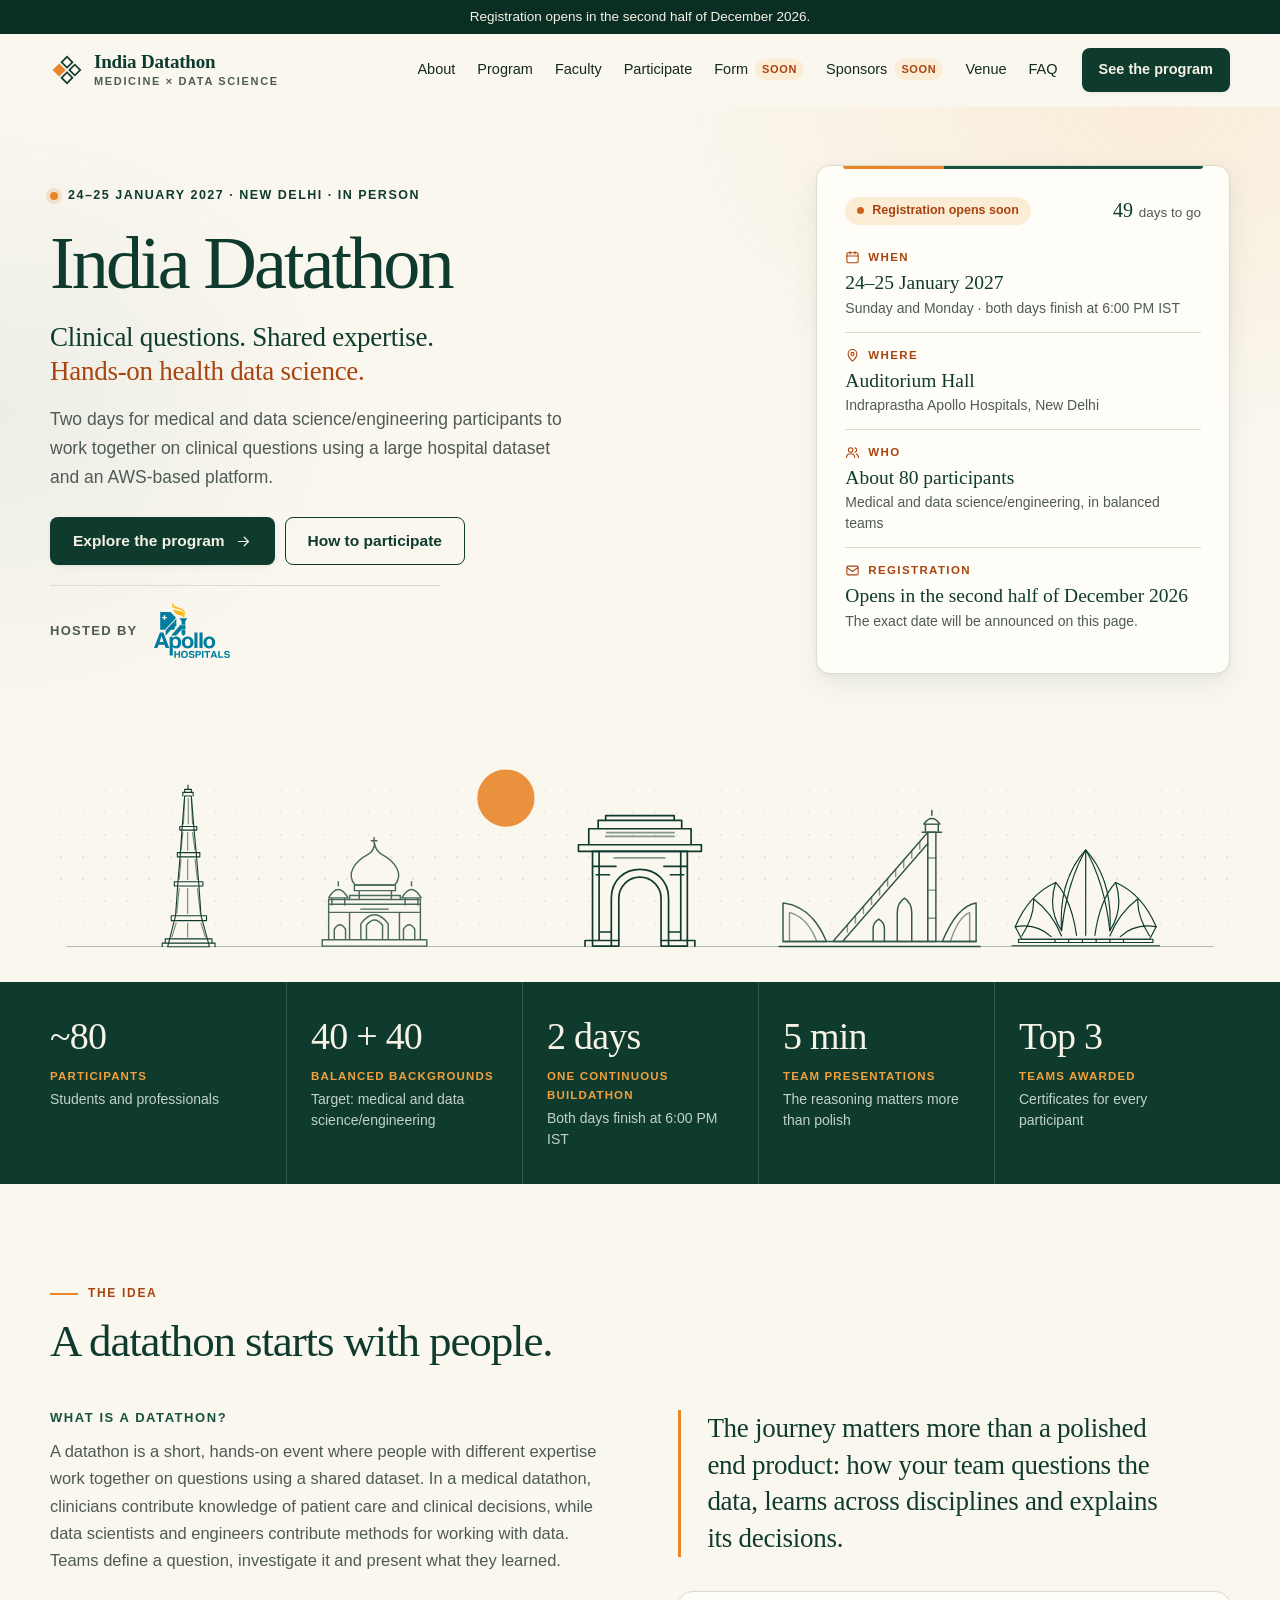
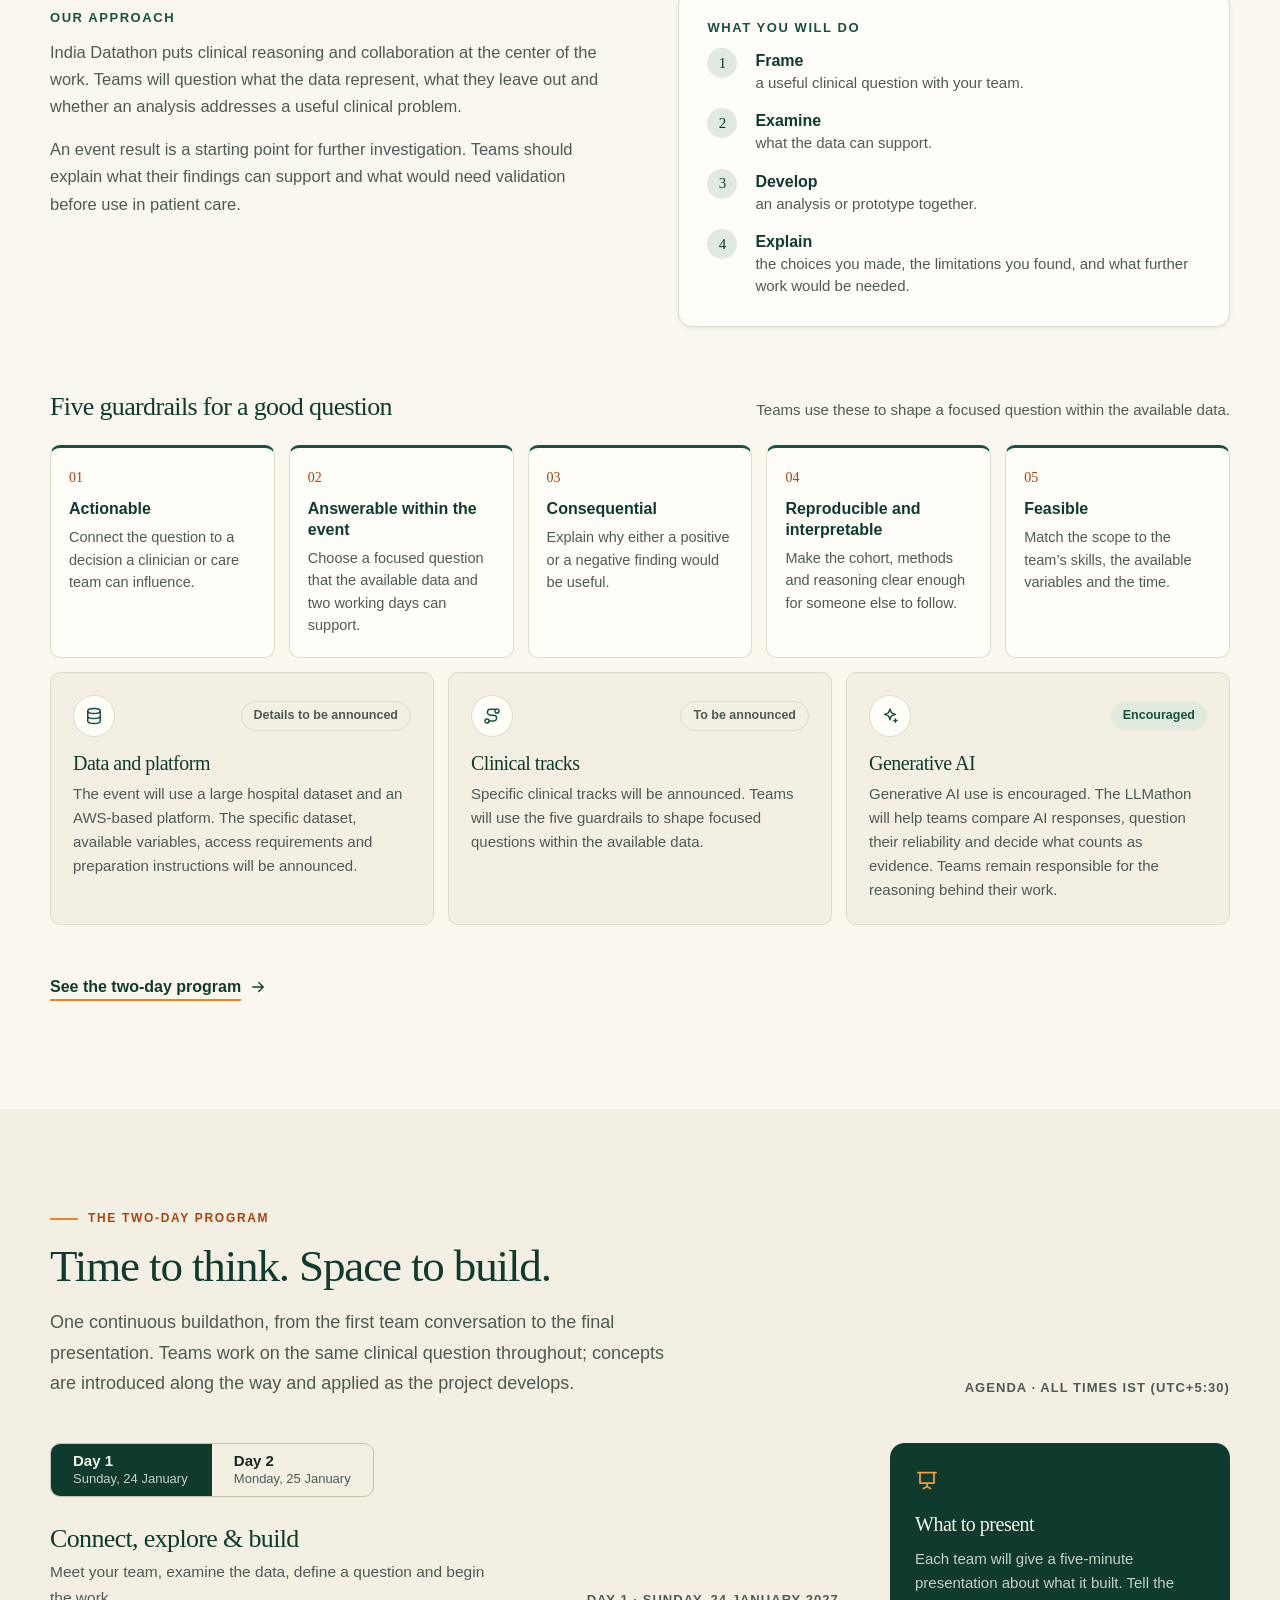
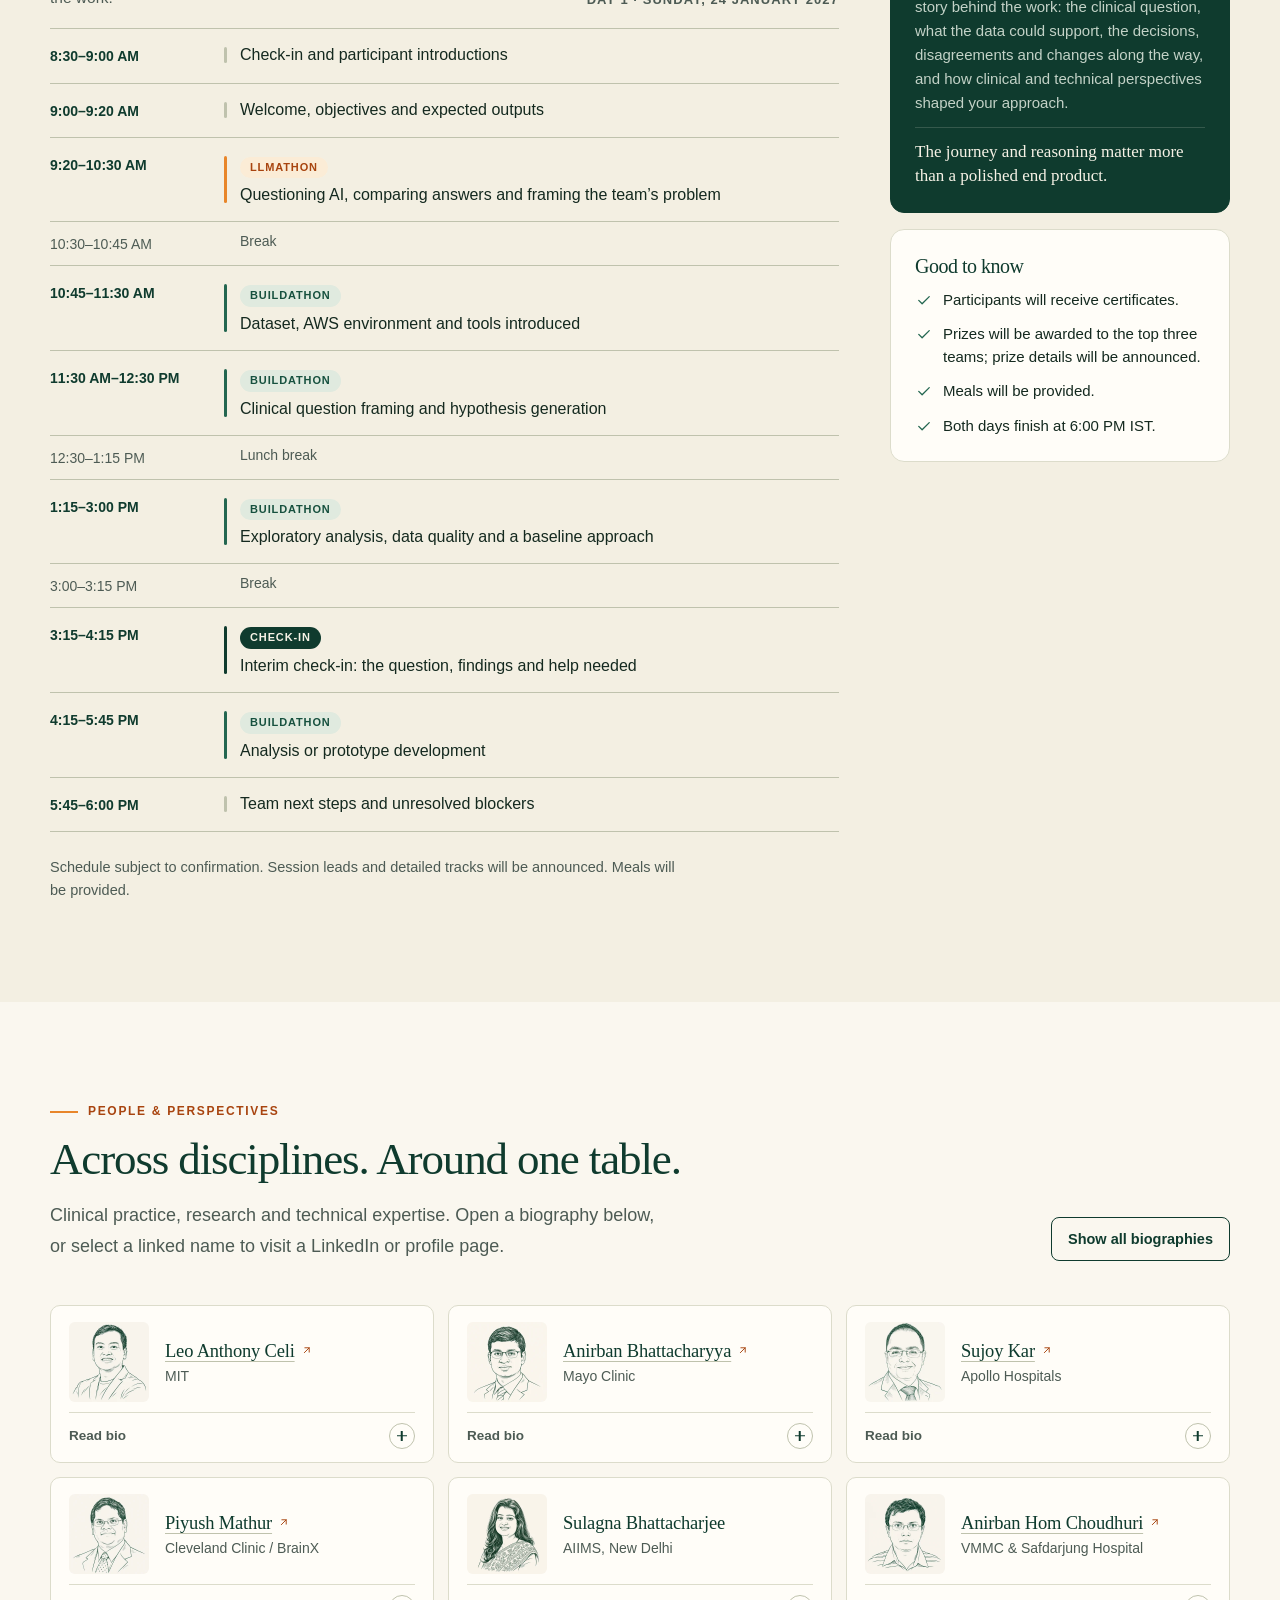
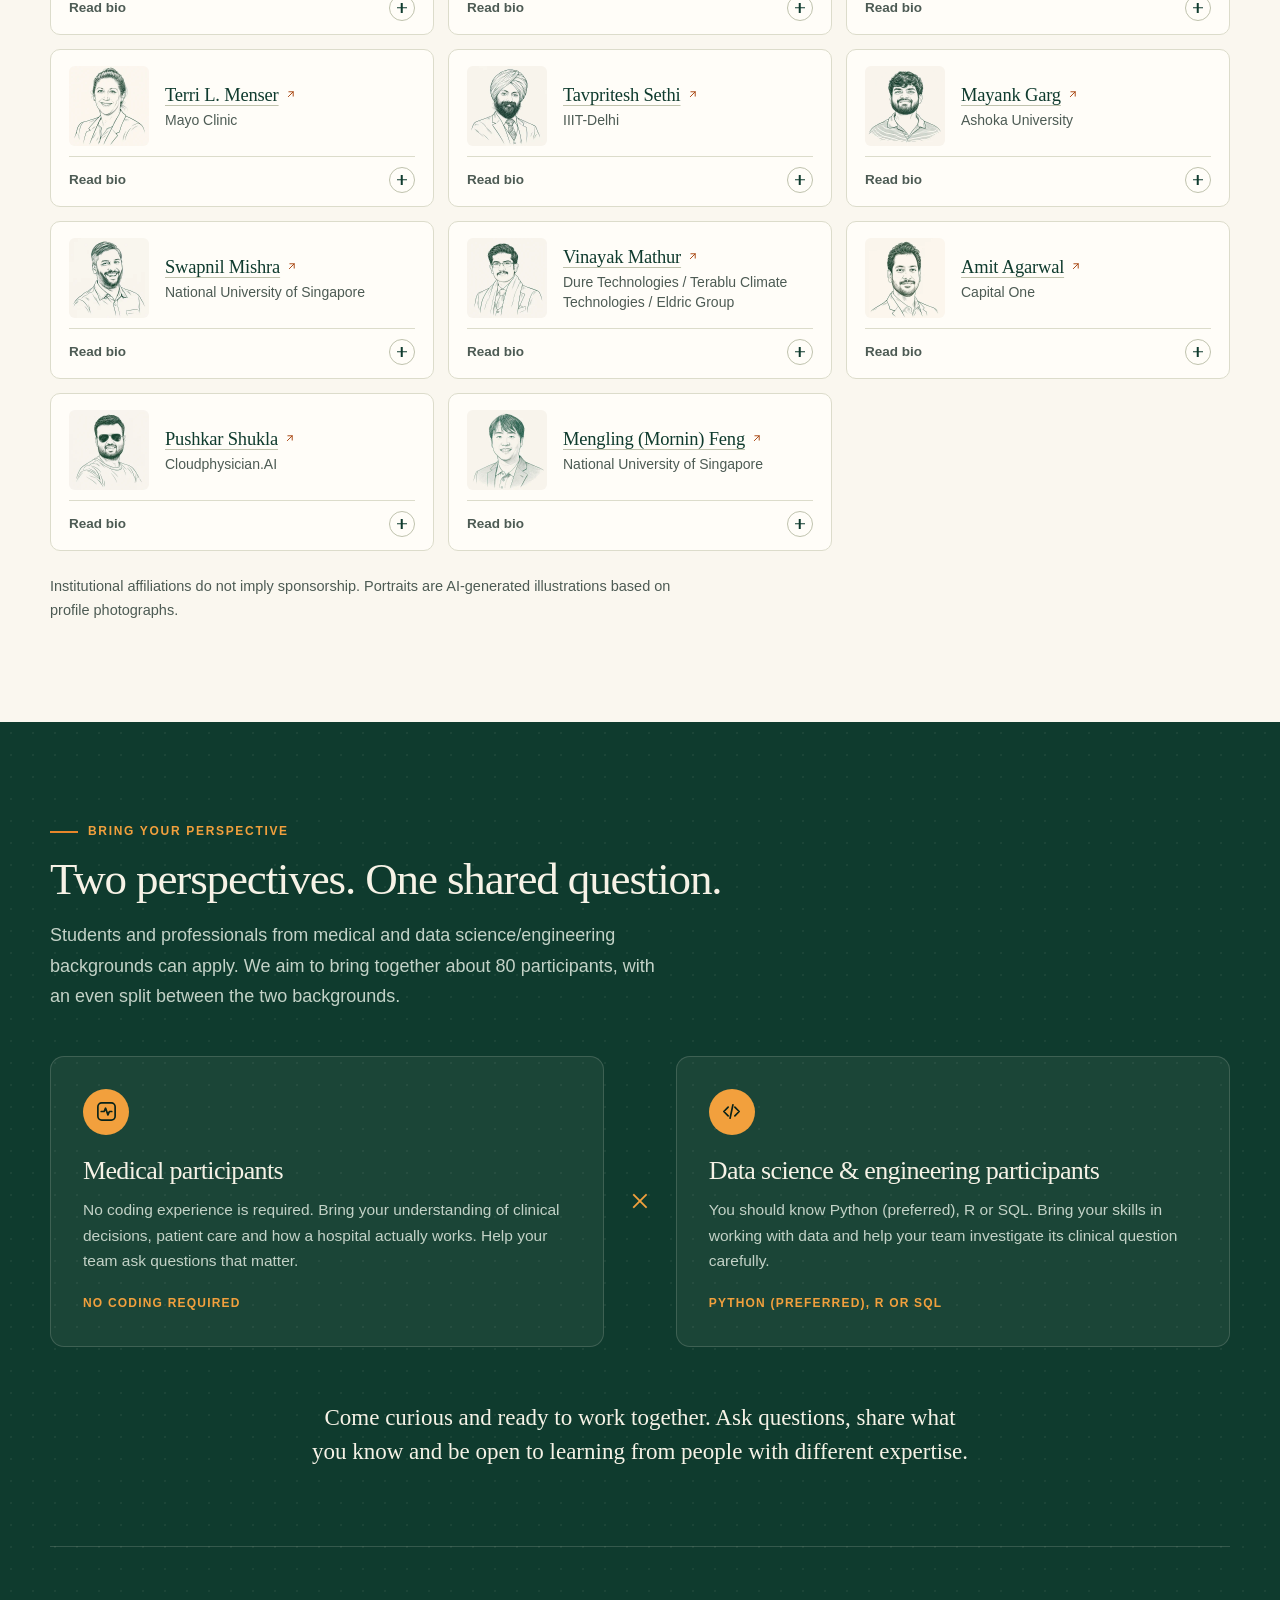
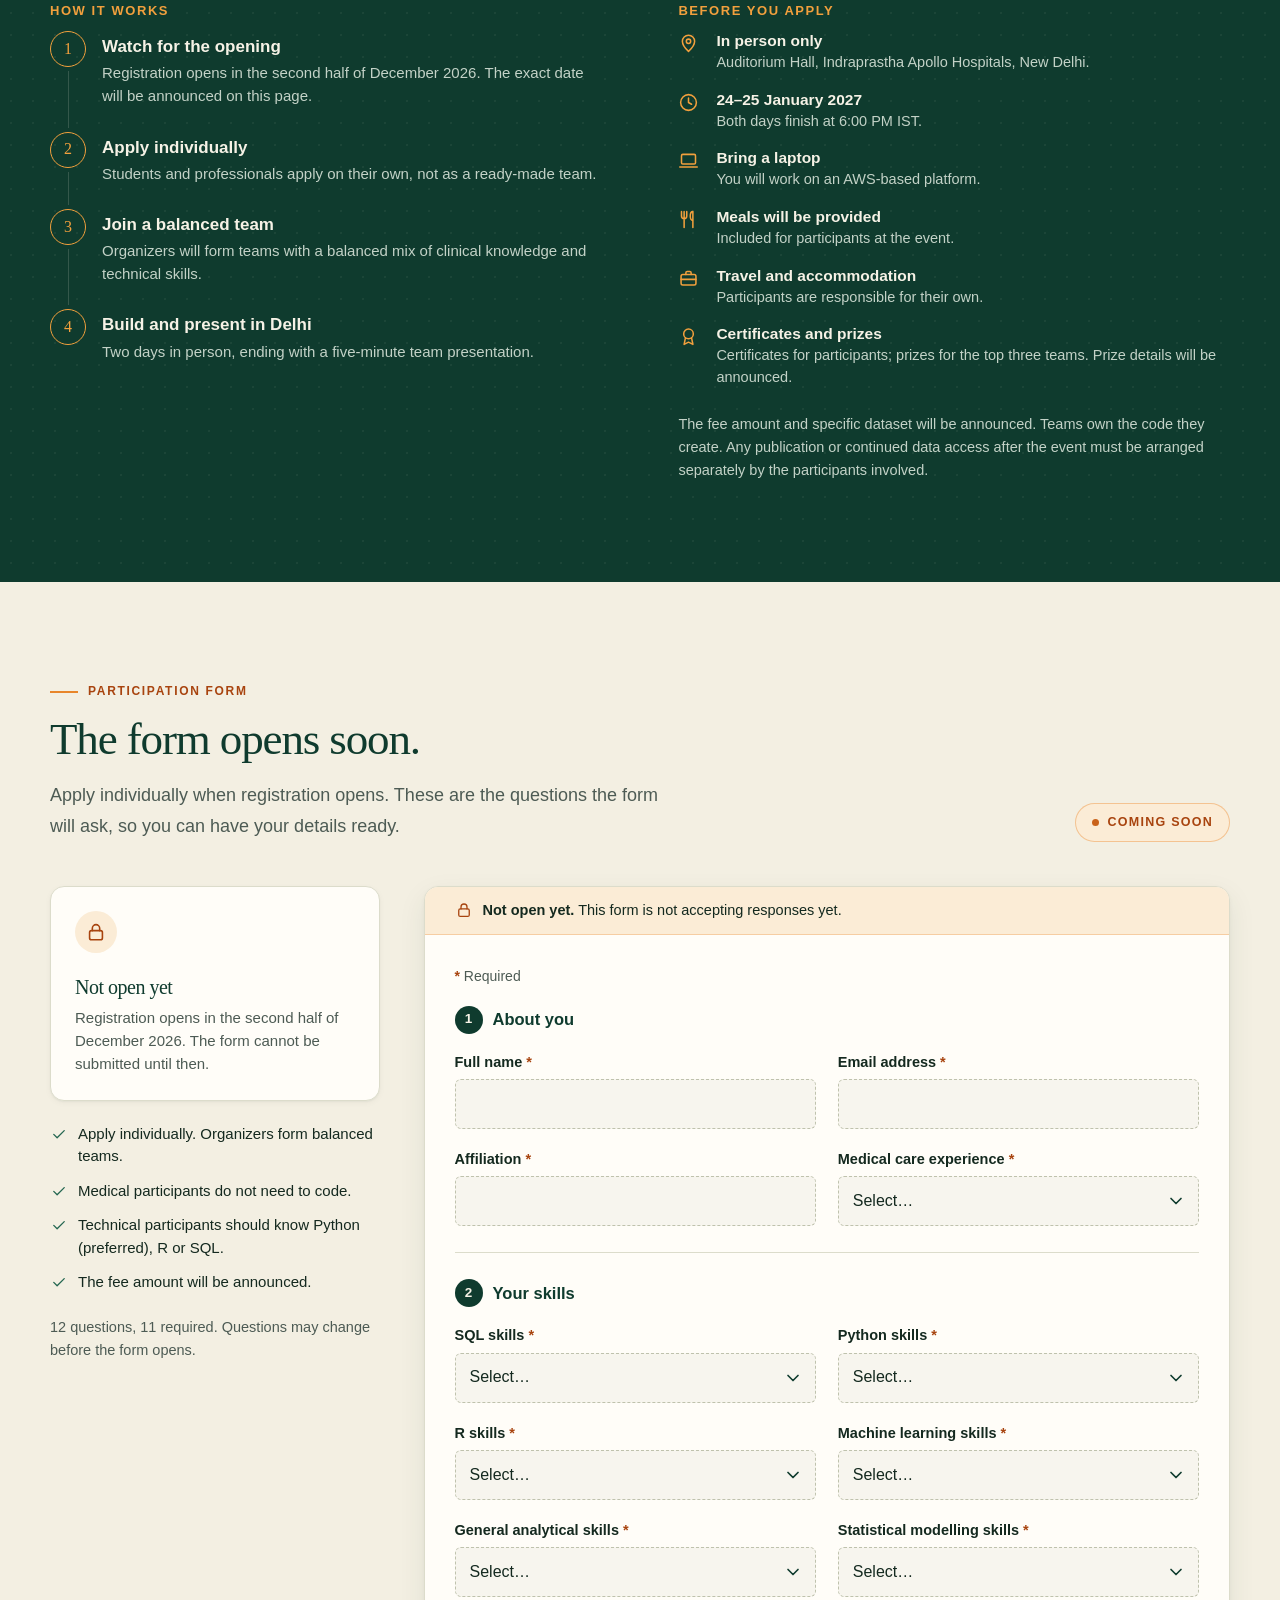
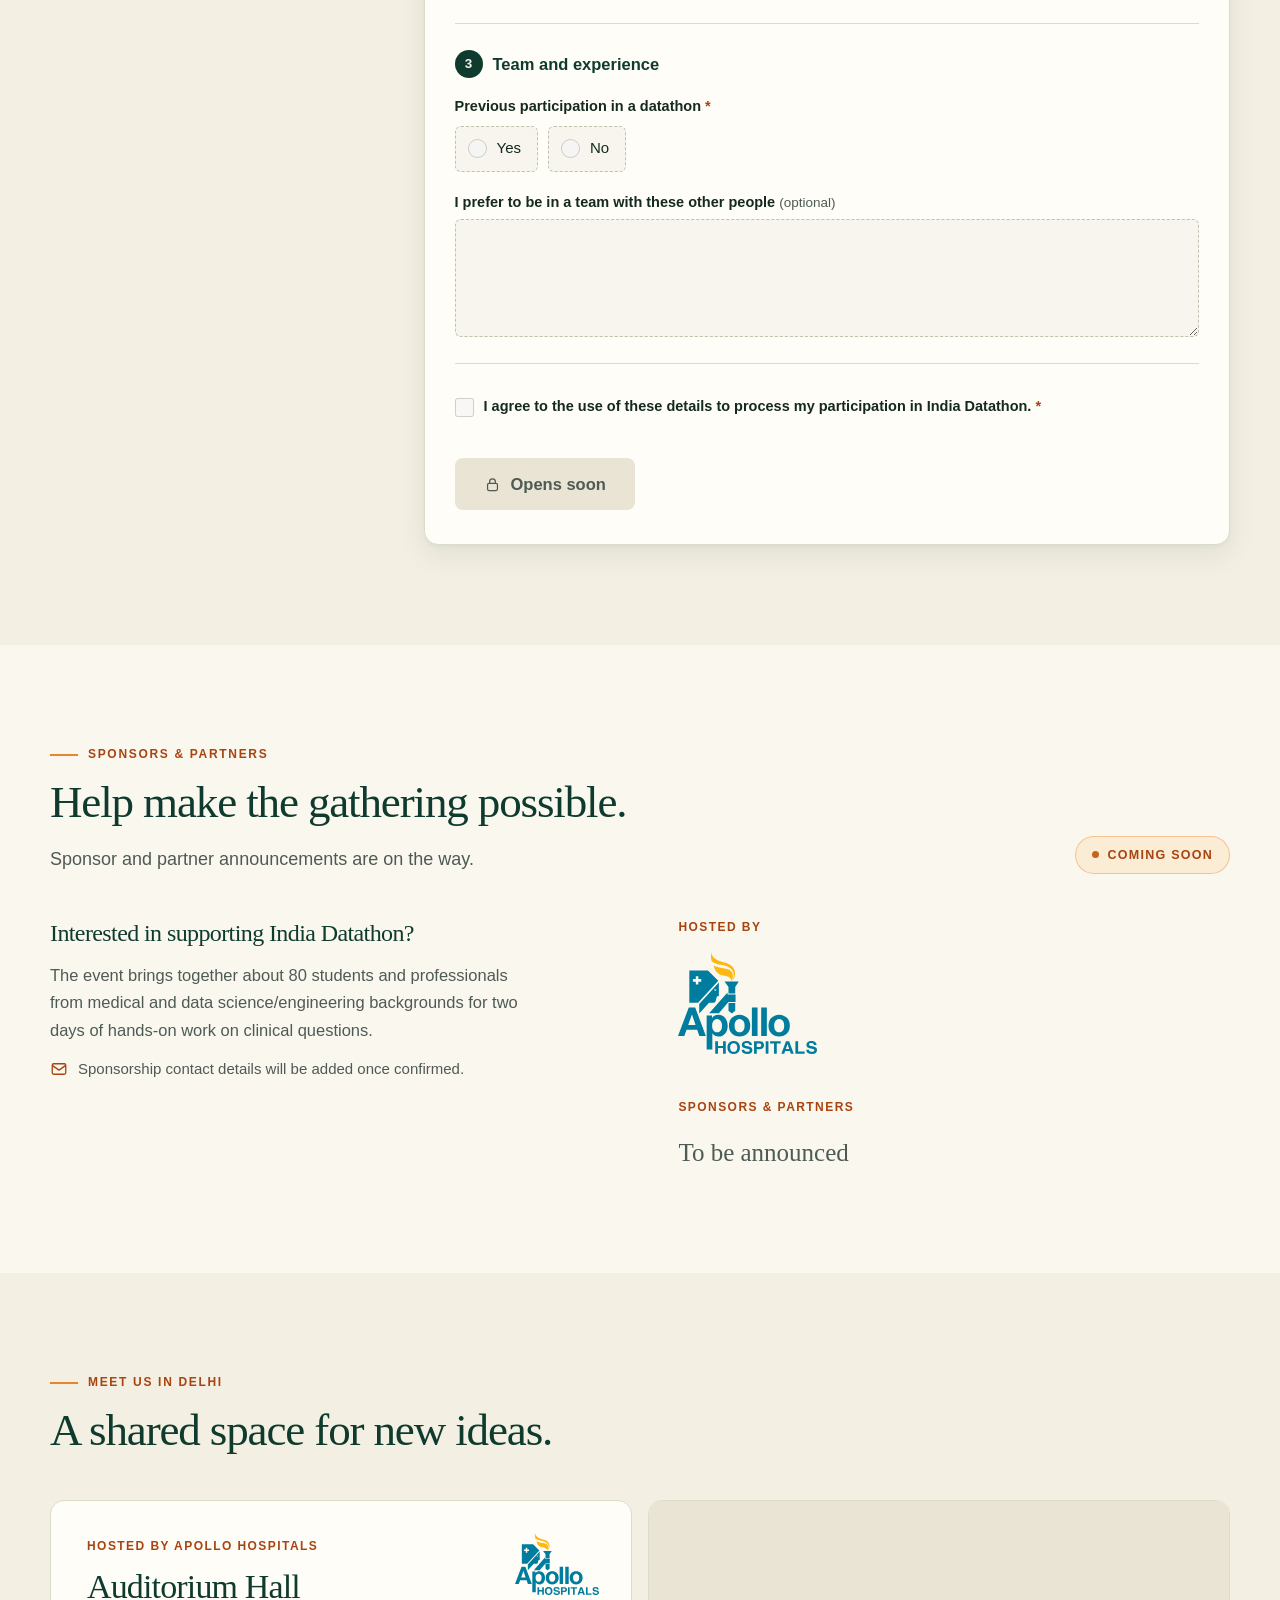
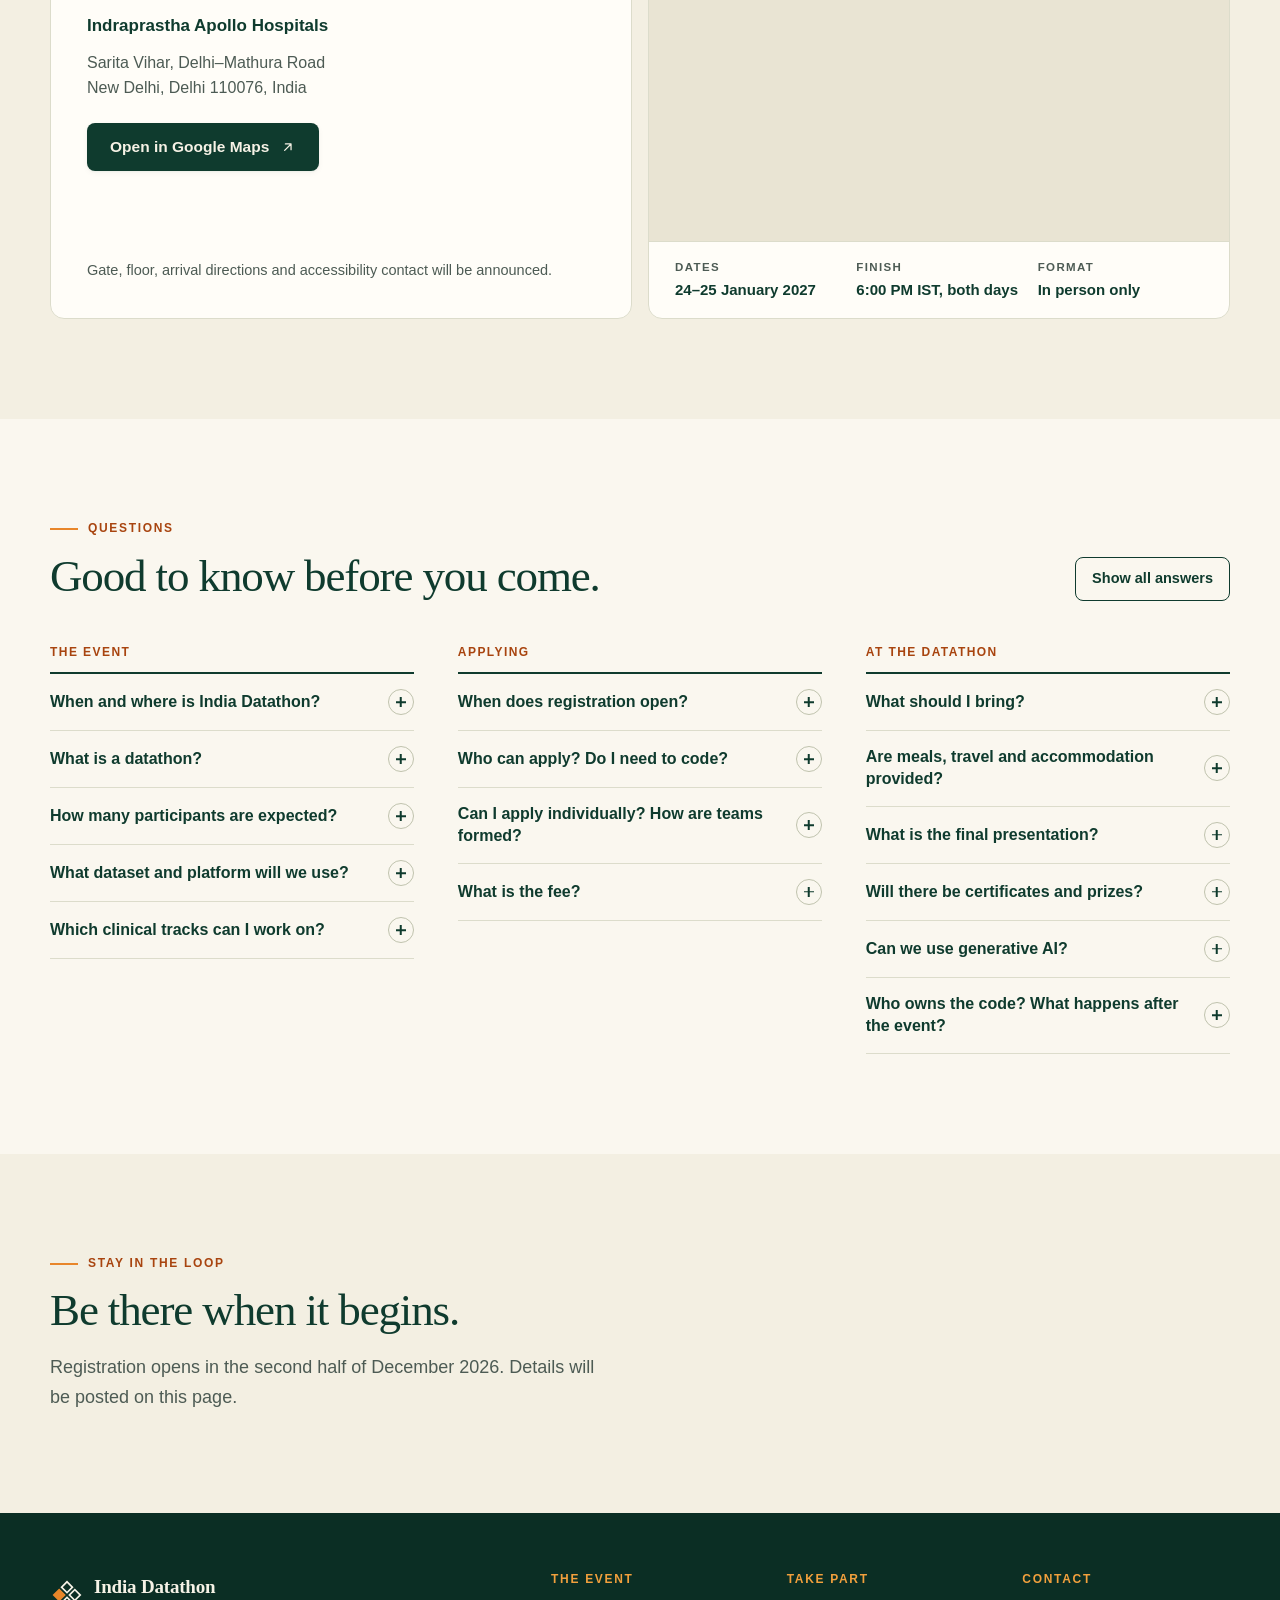
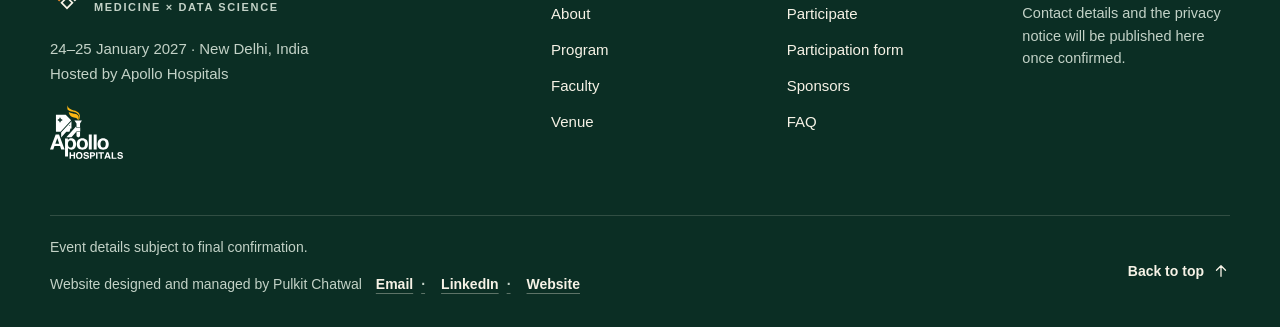
==== commit 648ff1ce: "Footer credit: add email, LinkedIn and website links for Pulkit Chatwal Co-Authored-By: Claude Opus " ====
--- a/index.html
+++ b/index.html
@@ -18,7 +18,7 @@
   <meta property="og:image:height" content="630">
   <meta name="twitter:card" content="summary_large_image">
   <link rel="icon" href="site/assets/favicon.svg" type="image/svg+xml">
-  <link rel="stylesheet" href="site/assets/css/site.css?v=2aba0737">
+  <link rel="stylesheet" href="site/assets/css/site.css?v=8f833e71">
   <script>document.documentElement.className = 'js';</script>
   <script type="application/ld+json">{"@context": "https://schema.org", "@type": "Event", "name": "India Datathon", "description": "Two days for medical and data science/engineering participants to work together on clinical questions using a large hospital dataset and an AWS-based platform.", "startDate": "2027-01-24", "endDate": "2027-01-25", "eventAttendanceMode": "https://schema.org/OfflineEventAttendanceMode", "eventStatus": "https://schema.org/EventScheduled", "location": {"@type": "Place", "name": "Auditorium Hall, Indraprastha Apollo Hospitals", "address": {"@type": "PostalAddress", "streetAddress": "Sarita Vihar, Delhi–Mathura Road", "addressLocality": "New Delhi", "addressRegion": "Delhi", "postalCode": "110076", "addressCountry": "IN"}}}</script>
   <script type="application/ld+json">{"@context": "https://schema.org", "@type": "FAQPage", "mainEntity": [{"@type": "Question", "name": "When and where is India Datathon?", "acceptedAnswer": {"@type": "Answer", "text": "24–25 January 2027, at Indraprastha Apollo Hospitals in New Delhi. The event is in person only. Both days finish at 6:00 PM IST."}}, {"@type": "Question", "name": "What is a datathon?", "acceptedAnswer": {"@type": "Answer", "text": "A short, collaborative event where people with different expertise investigate questions using a shared dataset. At India Datathon, clinical and technical participants work together to frame a useful clinical question, examine the data and explain what their findings can support."}}, {"@type": "Question", "name": "How many participants are expected?", "acceptedAnswer": {"@type": "Answer", "text": "Approximately 80, with an even split between medical and data science/engineering backgrounds."}}, {"@type": "Question", "name": "What dataset and platform will we use?", "acceptedAnswer": {"@type": "Answer", "text": "A large hospital dataset and an AWS-based platform. The specific dataset is to be announced. Access requirements and preparation instructions will follow."}}, {"@type": "Question", "name": "Which clinical tracks can I work on?", "acceptedAnswer": {"@type": "Answer", "text": "Specific clinical tracks are to be announced. Questions will follow the five guardrails in About."}}, {"@type": "Question", "name": "When does registration open?", "acceptedAnswer": {"@type": "Answer", "text": "Registration opens in the second half of December 2026. The exact date will be announced on this page."}}, {"@type": "Question", "name": "Who can apply? Do I need to code?", "acceptedAnswer": {"@type": "Answer", "text": "Students and professionals from medical and data science/engineering backgrounds can apply. Medical participants do not need to code. Technical participants should know Python (preferred), R or SQL. Bring curiosity and a willingness to work with and learn from teammates with different expertise."}}, {"@type": "Question", "name": "Can I apply individually? How are teams formed?", "acceptedAnswer": {"@type": "Answer", "text": "Yes, apply as an individual. Organizers will form teams with a balanced mix of clinical knowledge and technical skills."}}, {"@type": "Question", "name": "What is the fee?", "acceptedAnswer": {"@type": "Answer", "text": "The fee amount is to be announced."}}, {"@type": "Question", "name": "What should I bring?", "acceptedAnswer": {"@type": "Answer", "text": "Please bring a laptop."}}, {"@type": "Question", "name": "Are meals, travel and accommodation provided?", "acceptedAnswer": {"@type": "Answer", "text": "Meals will be provided. Participants are responsible for their own travel and accommodation."}}, {"@type": "Question", "name": "What is the final presentation?", "acceptedAnswer": {"@type": "Answer", "text": "Each team will give a five-minute presentation about what it built. Tell the story behind the work: the clinical question, what the data could support, the decisions, disagreements and changes along the way, and how clinical and technical perspectives shaped your approach. The journey and reasoning matter more than a polished end product."}}, {"@type": "Question", "name": "Will there be certificates and prizes?", "acceptedAnswer": {"@type": "Answer", "text": "Participants will receive certificates. Prizes will be awarded to the top three teams; prize details will be announced."}}, {"@type": "Question", "name": "Can we use generative AI?", "acceptedAnswer": {"@type": "Answer", "text": "Yes. Generative AI use is encouraged. The LLMathon will help teams compare AI responses, question their reliability and decide what counts as evidence. Teams remain responsible for the reasoning behind their work."}}, {"@type": "Question", "name": "Who owns the code? What happens after the event?", "acceptedAnswer": {"@type": "Answer", "text": "Teams own the code they create. Any publication or continued data access after the event must be arranged separately by the participants involved."}}]}</script>
@@ -408,11 +408,11 @@
     </nav>
   </div>
   <div class="wrap footer-bottom">
-    <p>Event details subject to final confirmation.<span class="footer-credit">Website designed and managed by Pulkit Chatwal</span></p>
+    <p>Event details subject to final confirmation.<span class="footer-credit">Website designed and managed by Pulkit Chatwal<span class="credit-links"><a href="mailto:pulkitchatwal@gmail.com">Email</a><a href="https://www.linkedin.com/in/pulkit-chatwal-1a6a2222b/" target="_blank" rel="noopener">LinkedIn<span class="sr-only"> (opens in a new tab)</span></a><a href="https://pulkitchatwal.github.io/" target="_blank" rel="noopener">Website<span class="sr-only"> (opens in a new tab)</span></a></span></span></p>
     <a class="to-top" href="#home">Back to top <svg class="icon" viewBox="0 0 24 24" width="24" height="24" fill="none" stroke="currentColor" stroke-width="1.75" stroke-linecap="round" stroke-linejoin="round" aria-hidden="true" focusable="false"><path d="M12 19V5M6 11l6-6 6 6"/></svg></a>
   </div>
 </footer>
 
-<script src="site/assets/js/app.js?v=2aba0737" defer></script>
+<script src="site/assets/js/app.js?v=8f833e71" defer></script>
 </body>
 </html>
--- a/site/assets/css/site.css
+++ b/site/assets/css/site.css
@@ -586,6 +586,10 @@
 .footer-nav a { display: inline-flex; align-items: center; min-height: 36px; min-width: 44px; color: var(--on-dark); text-decoration: none; }
 .footer-nav a:hover { text-decoration: underline; text-underline-offset: 4px; }
 .footer-credit { display: block; margin-top: 4px; color: var(--on-dark-muted); }
+.credit-links { display: inline-flex; flex-wrap: wrap; margin-left: 6px; }
+.credit-links a { display: inline-flex; align-items: center; min-height: 44px; padding: 0 8px; color: var(--on-dark); font-weight: 700; text-decoration: underline; text-decoration-color: rgba(246, 242, 230, .35); text-underline-offset: 4px; }
+.credit-links a:hover { text-decoration-color: currentColor; }
+.credit-links a + a::before { content: "·"; margin-right: 8px; margin-left: -8px; padding-right: 8px; color: var(--on-dark-muted); text-decoration: none; display: inline-block; }
 .footer-muted { font-size: 14.5px; line-height: 1.55; padding-top: 6px; }
 .footer-bottom { display: flex; justify-content: space-between; align-items: center; gap: 12px 24px; flex-wrap: wrap; padding-block: 20px; border-top: 1px solid var(--line-dark); font-size: 14px; }
 .to-top { display: inline-flex; align-items: center; gap: 8px; min-height: 44px; color: var(--on-dark); font-weight: 600; text-decoration: none; }
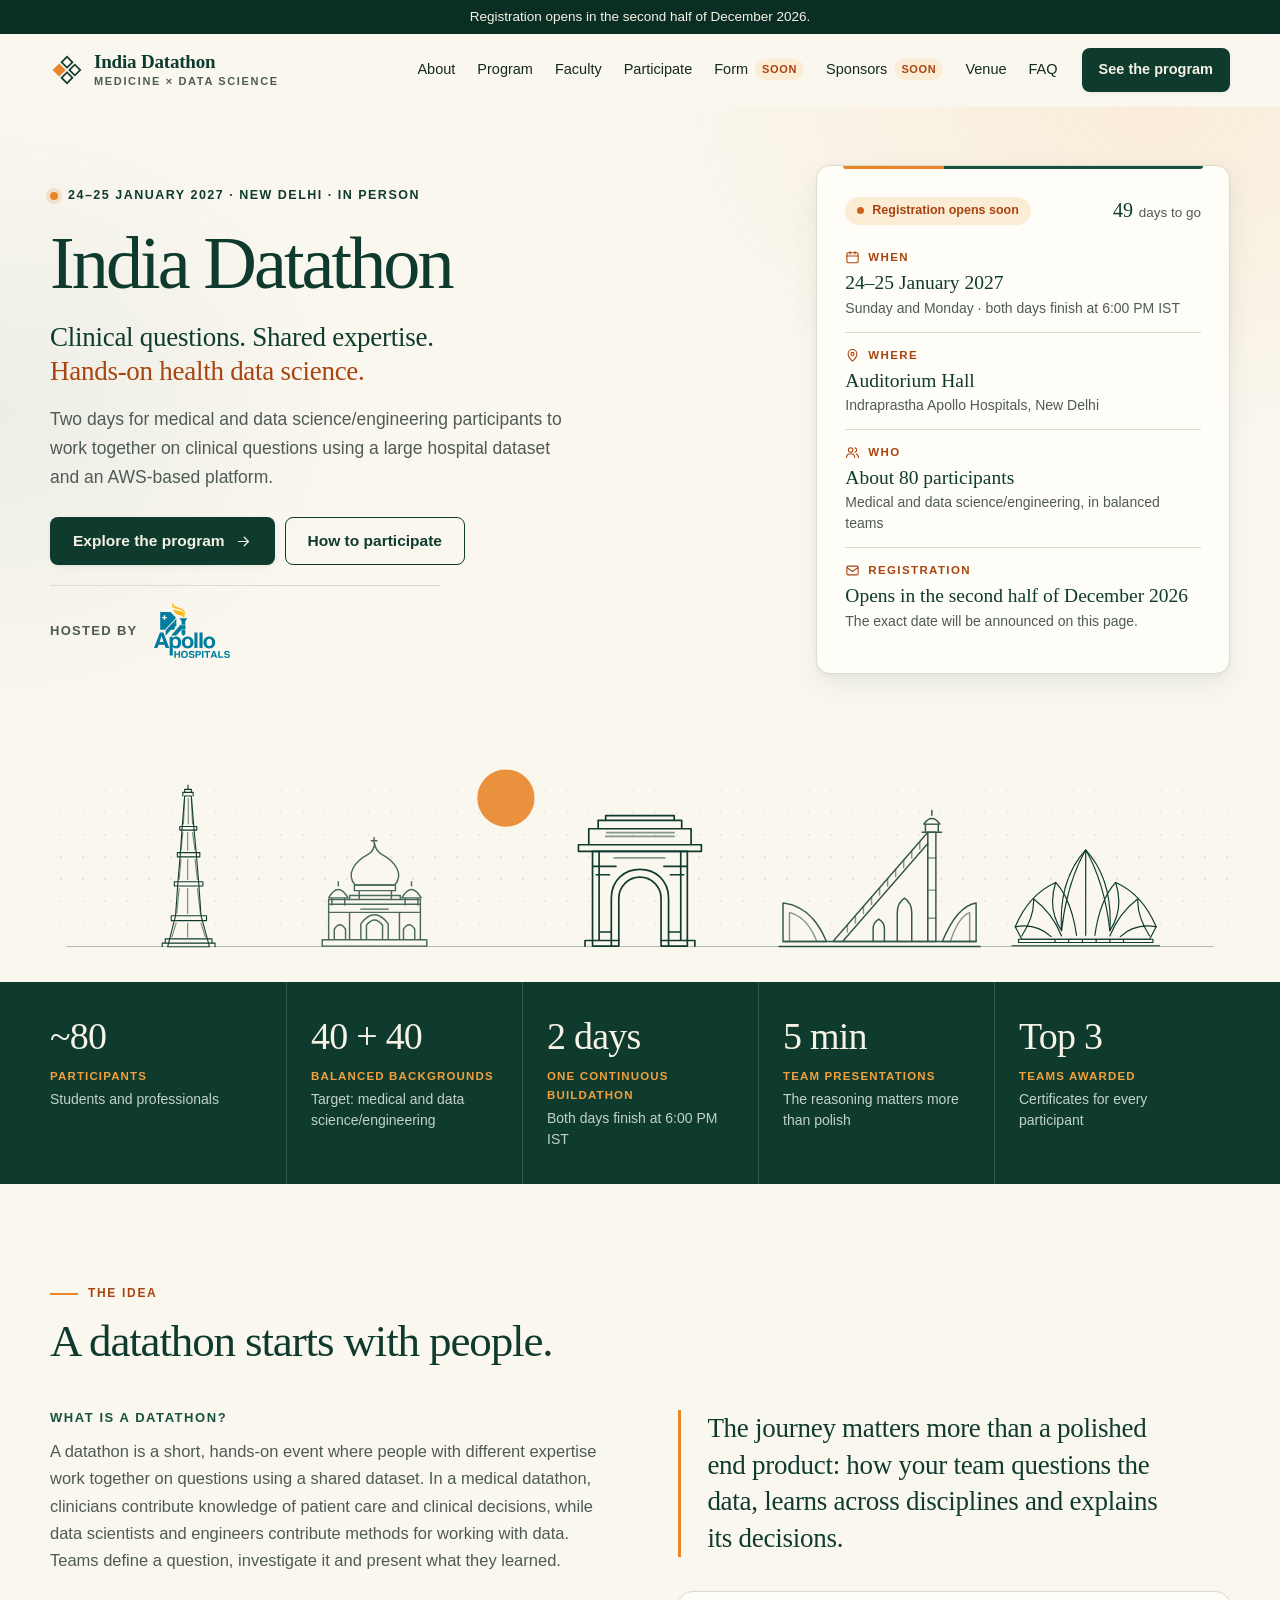
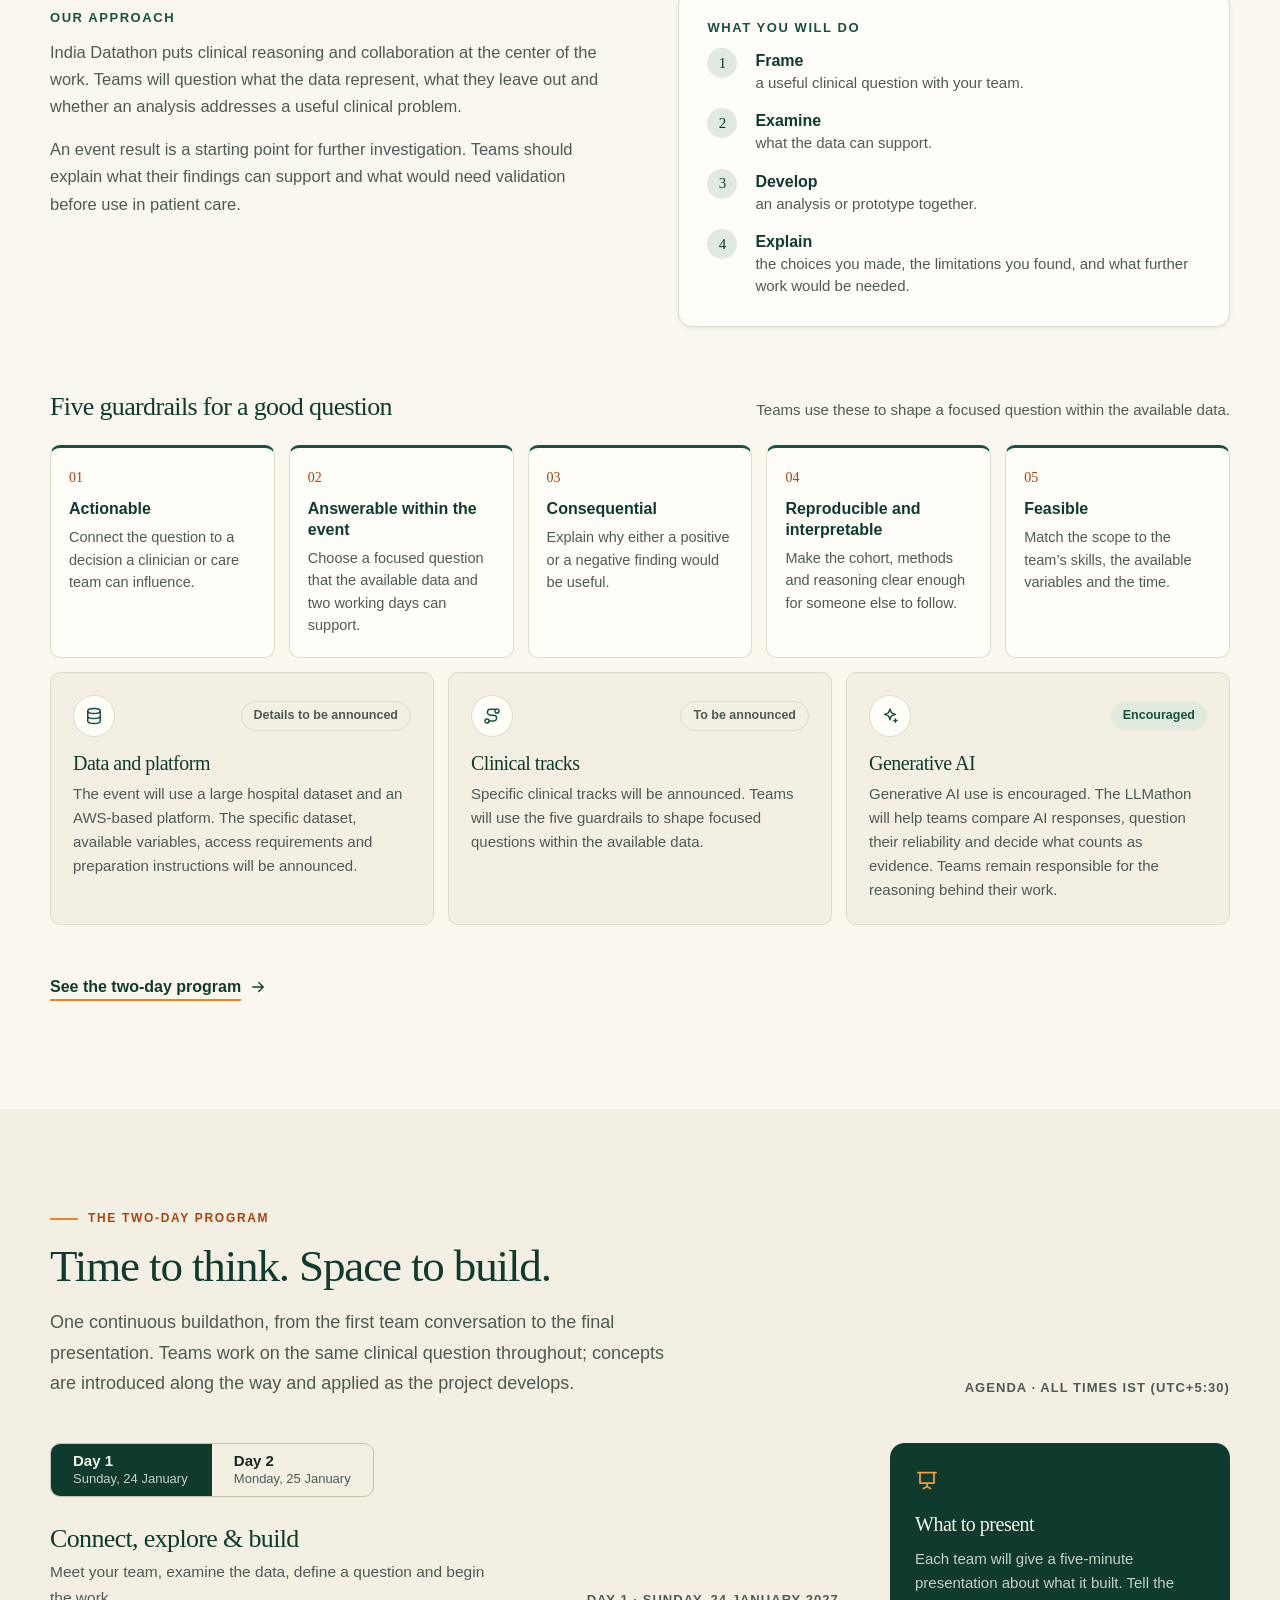
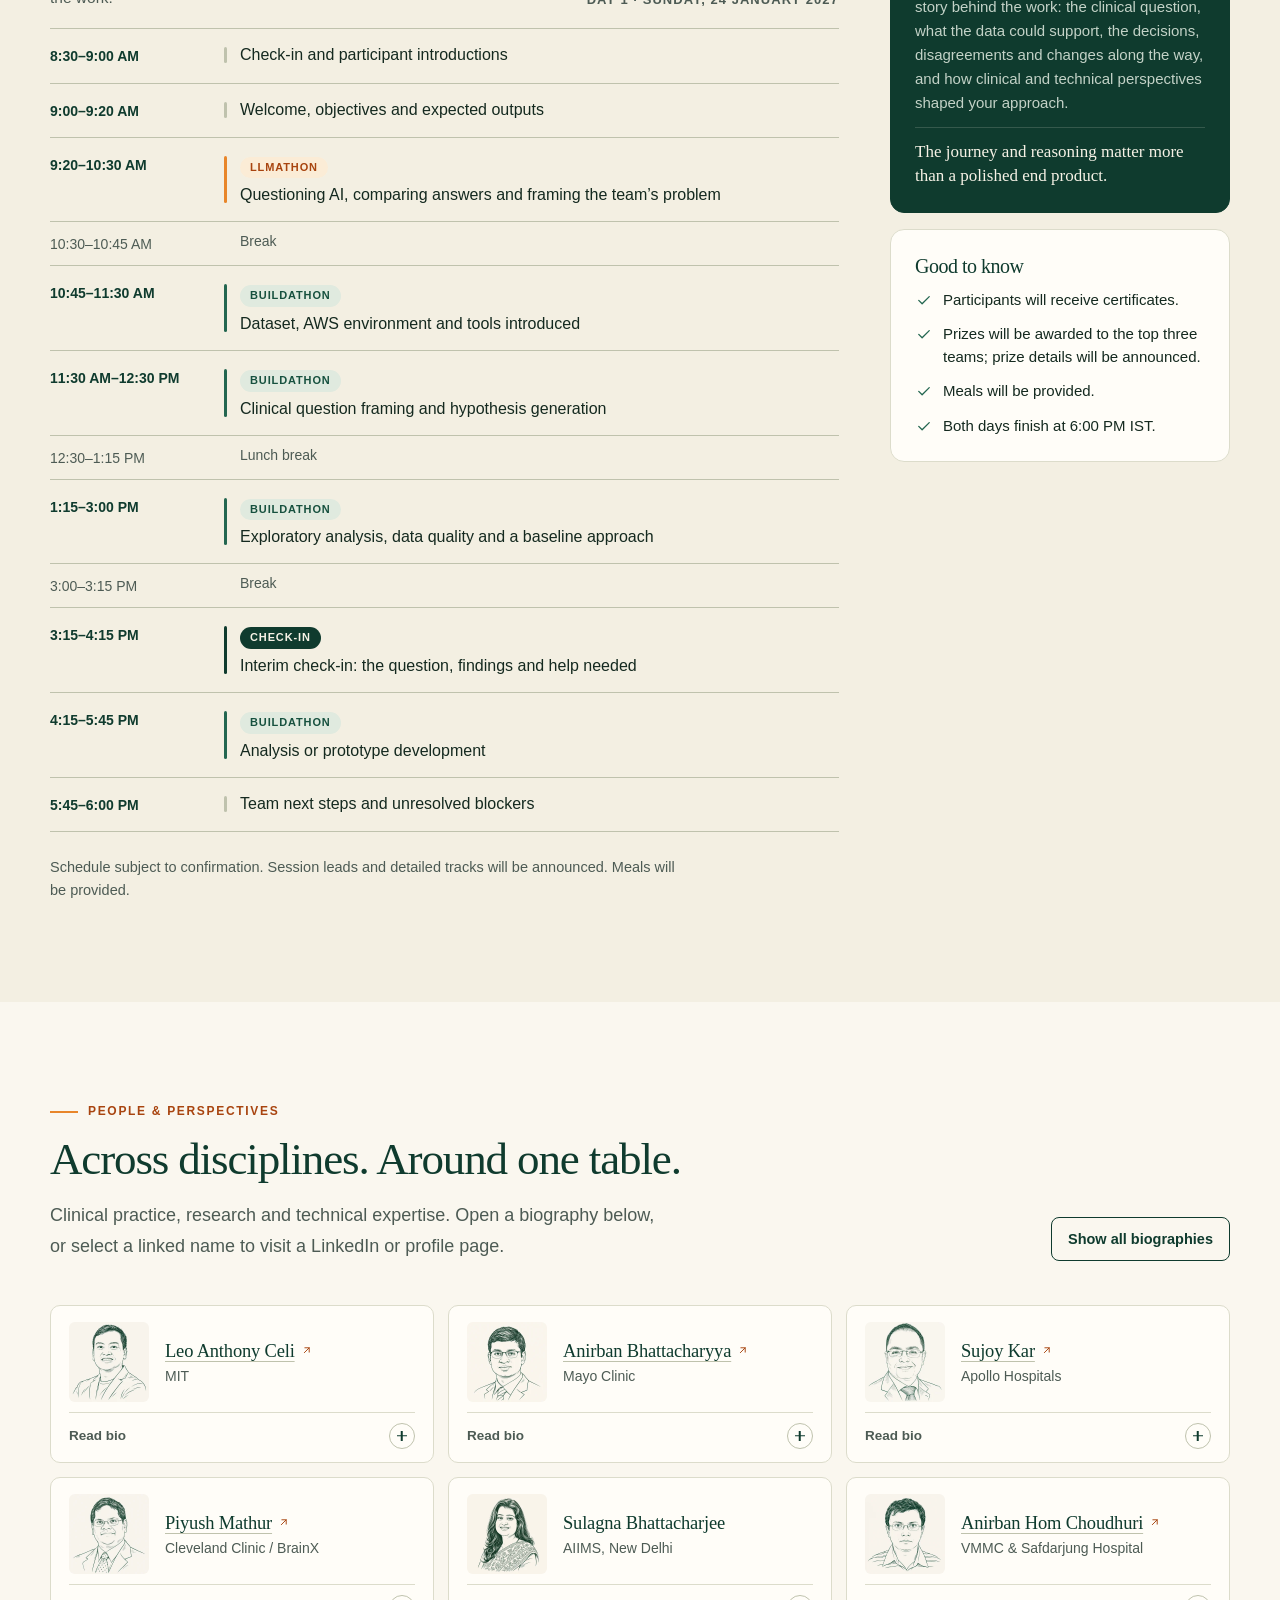
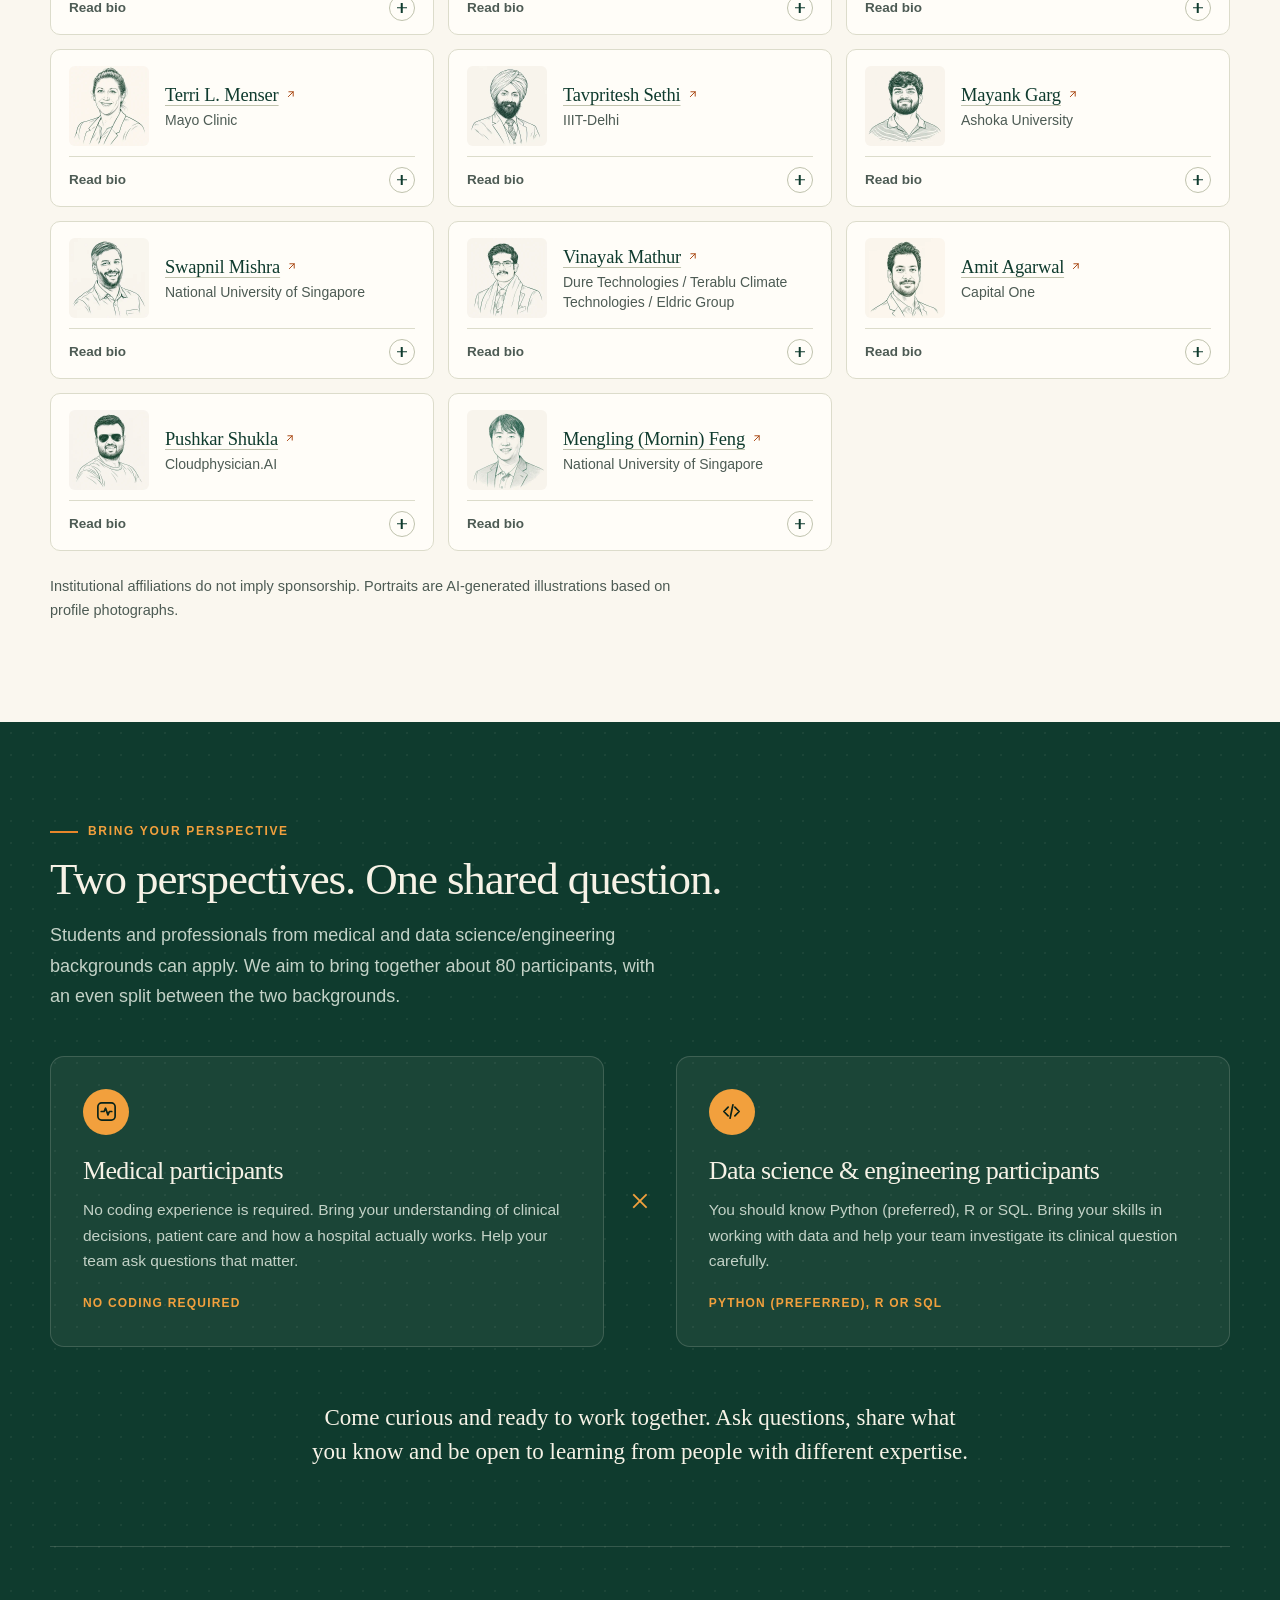
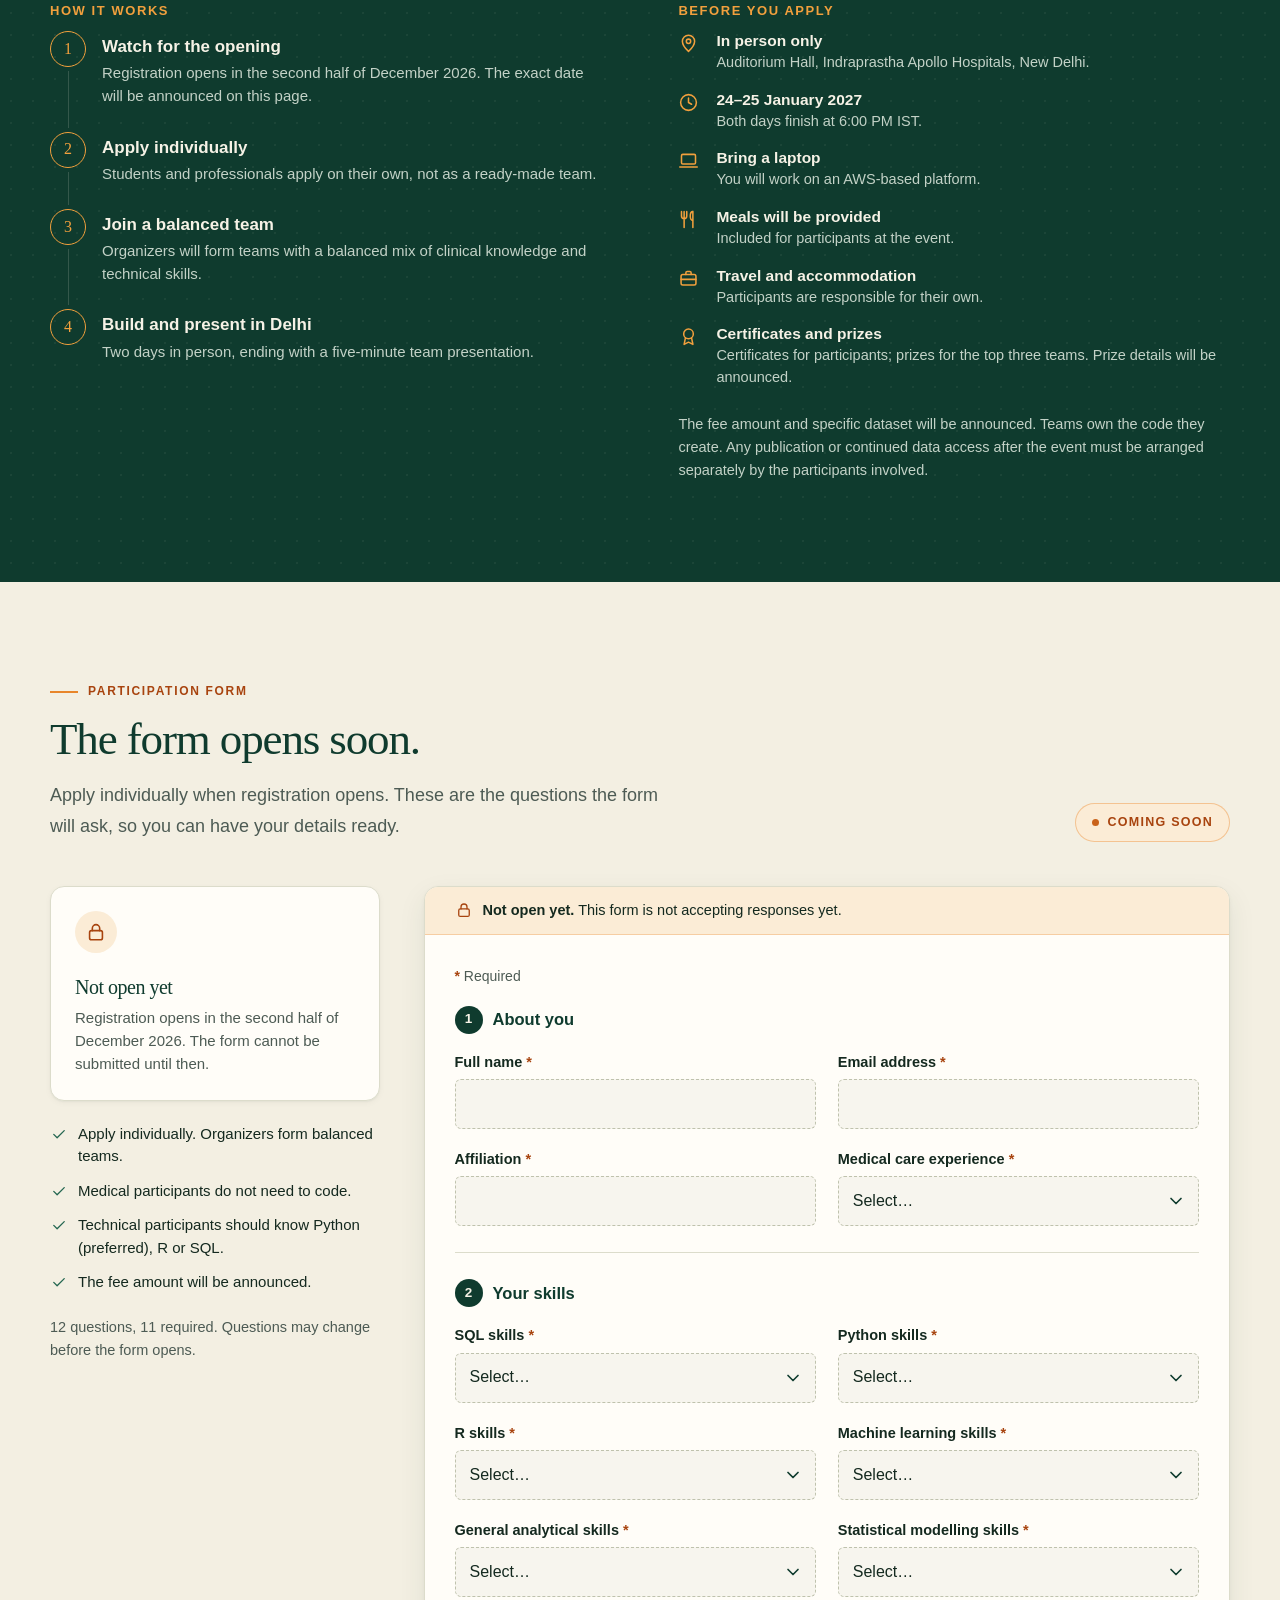
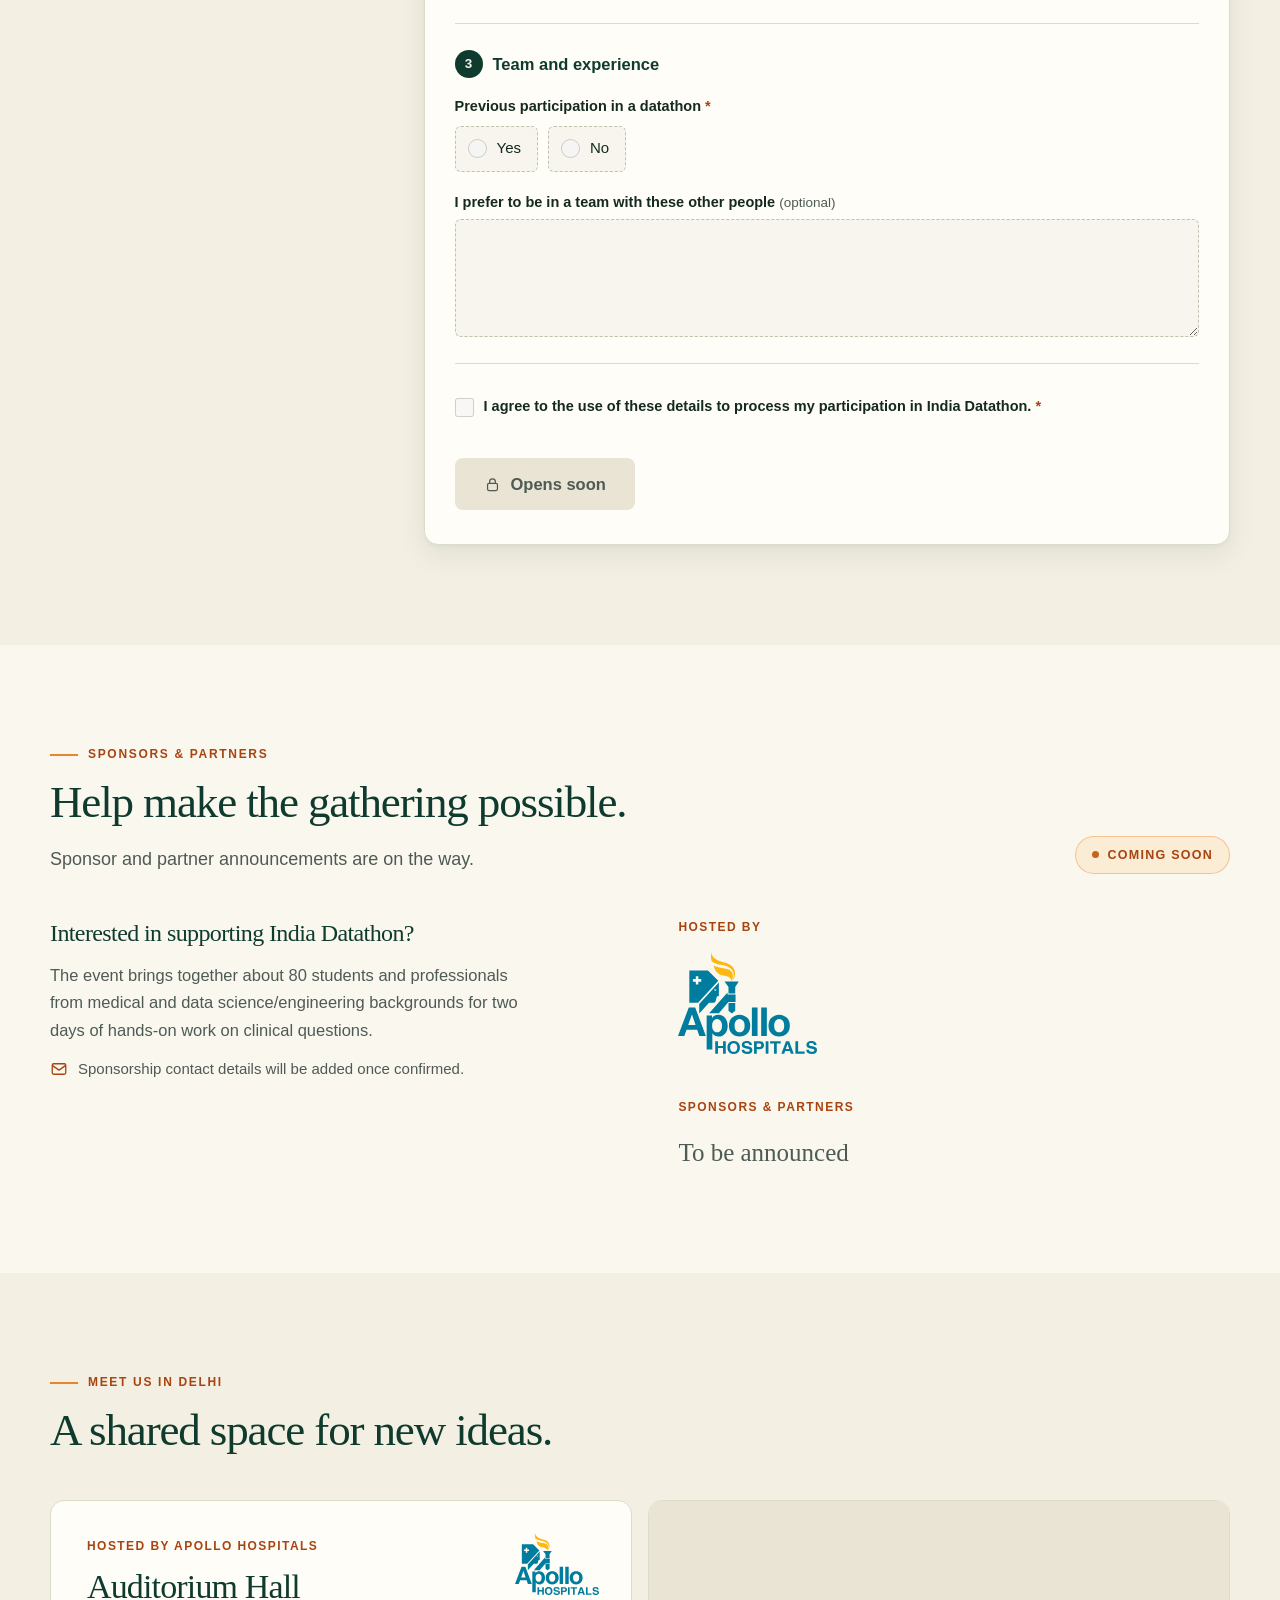
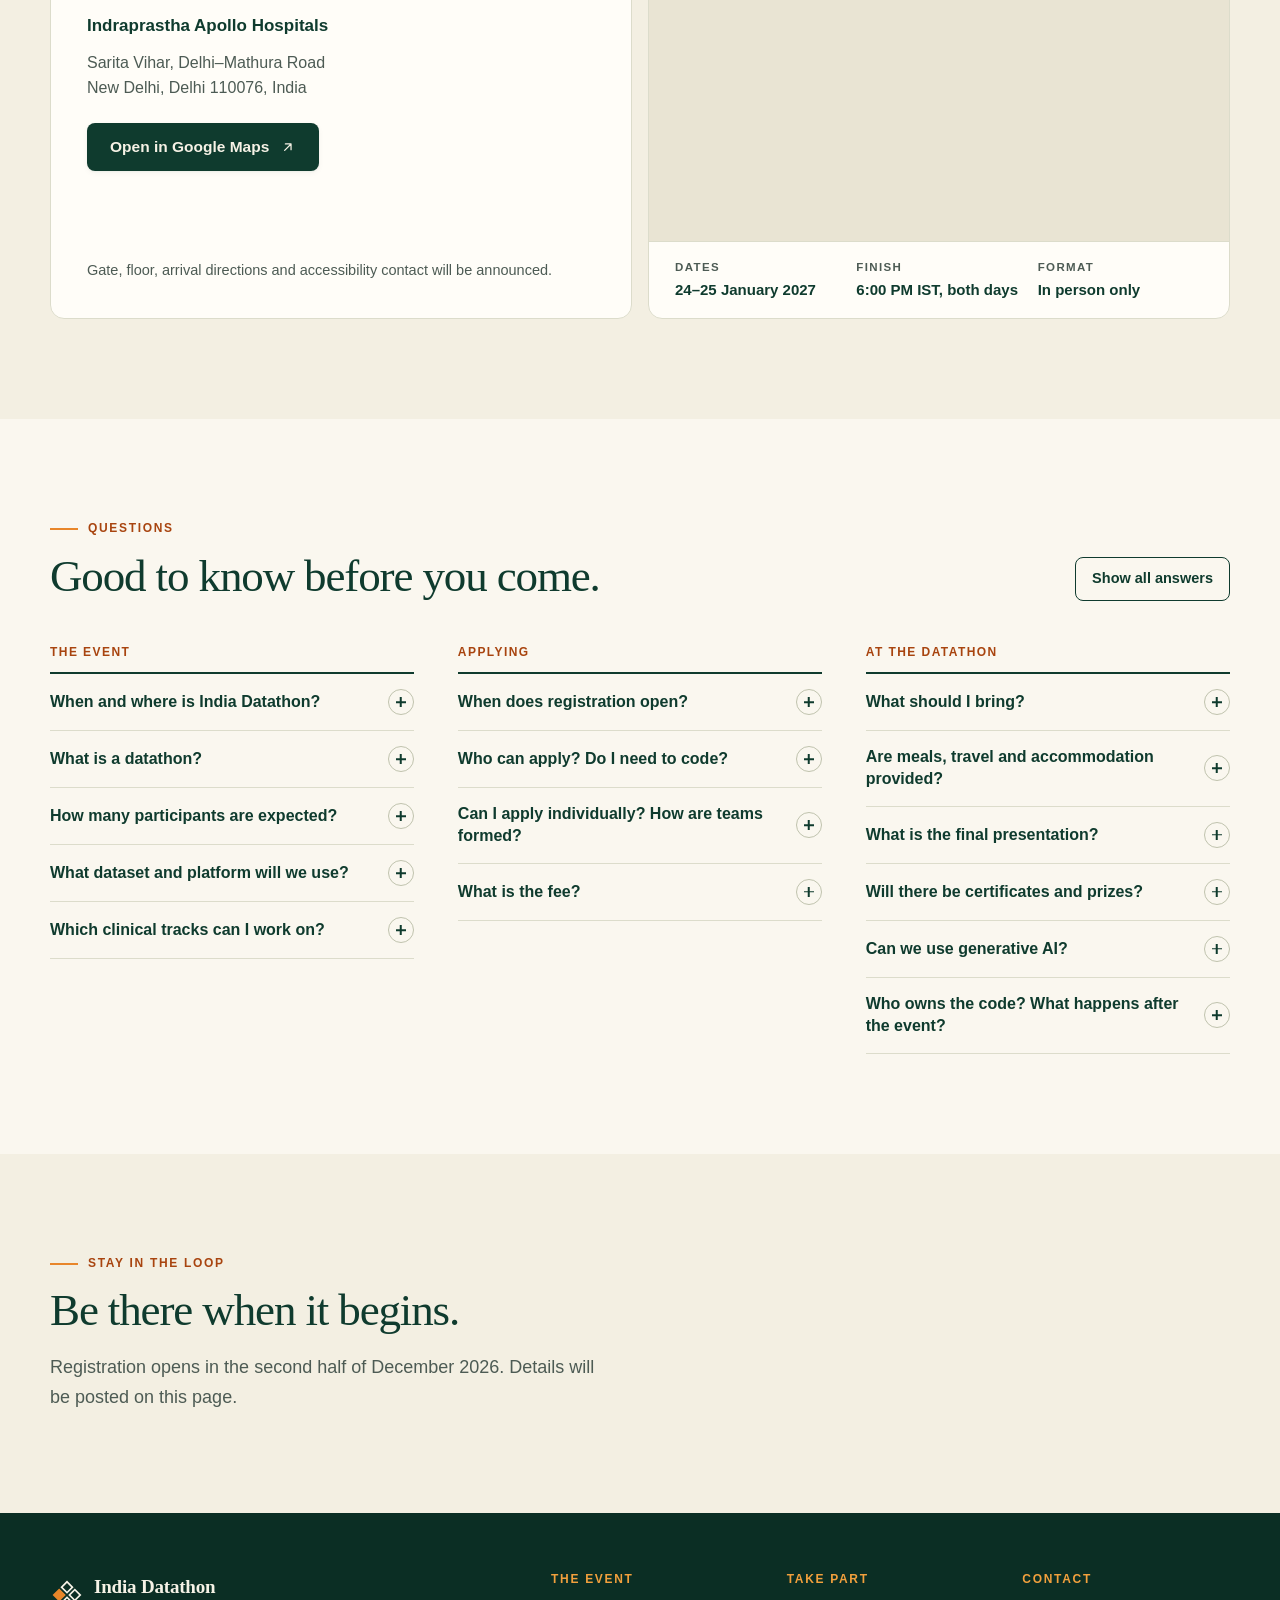
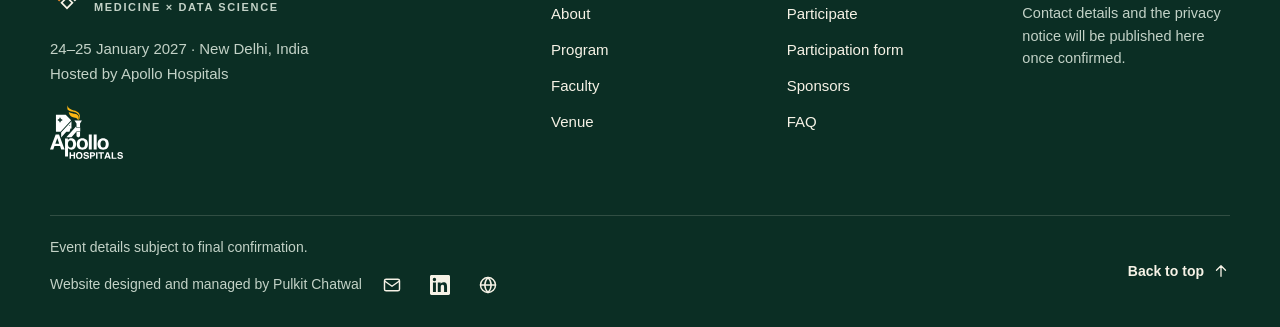
==== commit 39e30035: "Footer credit: show email, LinkedIn and website as icons Co-Authored-By: Claude Opus 5.5 <noreply@an" ====
--- a/index.html
+++ b/index.html
@@ -18,7 +18,7 @@
   <meta property="og:image:height" content="630">
   <meta name="twitter:card" content="summary_large_image">
   <link rel="icon" href="site/assets/favicon.svg" type="image/svg+xml">
-  <link rel="stylesheet" href="site/assets/css/site.css?v=8f833e71">
+  <link rel="stylesheet" href="site/assets/css/site.css?v=f2c18022">
   <script>document.documentElement.className = 'js';</script>
   <script type="application/ld+json">{"@context": "https://schema.org", "@type": "Event", "name": "India Datathon", "description": "Two days for medical and data science/engineering participants to work together on clinical questions using a large hospital dataset and an AWS-based platform.", "startDate": "2027-01-24", "endDate": "2027-01-25", "eventAttendanceMode": "https://schema.org/OfflineEventAttendanceMode", "eventStatus": "https://schema.org/EventScheduled", "location": {"@type": "Place", "name": "Auditorium Hall, Indraprastha Apollo Hospitals", "address": {"@type": "PostalAddress", "streetAddress": "Sarita Vihar, Delhi–Mathura Road", "addressLocality": "New Delhi", "addressRegion": "Delhi", "postalCode": "110076", "addressCountry": "IN"}}}</script>
   <script type="application/ld+json">{"@context": "https://schema.org", "@type": "FAQPage", "mainEntity": [{"@type": "Question", "name": "When and where is India Datathon?", "acceptedAnswer": {"@type": "Answer", "text": "24–25 January 2027, at Indraprastha Apollo Hospitals in New Delhi. The event is in person only. Both days finish at 6:00 PM IST."}}, {"@type": "Question", "name": "What is a datathon?", "acceptedAnswer": {"@type": "Answer", "text": "A short, collaborative event where people with different expertise investigate questions using a shared dataset. At India Datathon, clinical and technical participants work together to frame a useful clinical question, examine the data and explain what their findings can support."}}, {"@type": "Question", "name": "How many participants are expected?", "acceptedAnswer": {"@type": "Answer", "text": "Approximately 80, with an even split between medical and data science/engineering backgrounds."}}, {"@type": "Question", "name": "What dataset and platform will we use?", "acceptedAnswer": {"@type": "Answer", "text": "A large hospital dataset and an AWS-based platform. The specific dataset is to be announced. Access requirements and preparation instructions will follow."}}, {"@type": "Question", "name": "Which clinical tracks can I work on?", "acceptedAnswer": {"@type": "Answer", "text": "Specific clinical tracks are to be announced. Questions will follow the five guardrails in About."}}, {"@type": "Question", "name": "When does registration open?", "acceptedAnswer": {"@type": "Answer", "text": "Registration opens in the second half of December 2026. The exact date will be announced on this page."}}, {"@type": "Question", "name": "Who can apply? Do I need to code?", "acceptedAnswer": {"@type": "Answer", "text": "Students and professionals from medical and data science/engineering backgrounds can apply. Medical participants do not need to code. Technical participants should know Python (preferred), R or SQL. Bring curiosity and a willingness to work with and learn from teammates with different expertise."}}, {"@type": "Question", "name": "Can I apply individually? How are teams formed?", "acceptedAnswer": {"@type": "Answer", "text": "Yes, apply as an individual. Organizers will form teams with a balanced mix of clinical knowledge and technical skills."}}, {"@type": "Question", "name": "What is the fee?", "acceptedAnswer": {"@type": "Answer", "text": "The fee amount is to be announced."}}, {"@type": "Question", "name": "What should I bring?", "acceptedAnswer": {"@type": "Answer", "text": "Please bring a laptop."}}, {"@type": "Question", "name": "Are meals, travel and accommodation provided?", "acceptedAnswer": {"@type": "Answer", "text": "Meals will be provided. Participants are responsible for their own travel and accommodation."}}, {"@type": "Question", "name": "What is the final presentation?", "acceptedAnswer": {"@type": "Answer", "text": "Each team will give a five-minute presentation about what it built. Tell the story behind the work: the clinical question, what the data could support, the decisions, disagreements and changes along the way, and how clinical and technical perspectives shaped your approach. The journey and reasoning matter more than a polished end product."}}, {"@type": "Question", "name": "Will there be certificates and prizes?", "acceptedAnswer": {"@type": "Answer", "text": "Participants will receive certificates. Prizes will be awarded to the top three teams; prize details will be announced."}}, {"@type": "Question", "name": "Can we use generative AI?", "acceptedAnswer": {"@type": "Answer", "text": "Yes. Generative AI use is encouraged. The LLMathon will help teams compare AI responses, question their reliability and decide what counts as evidence. Teams remain responsible for the reasoning behind their work."}}, {"@type": "Question", "name": "Who owns the code? What happens after the event?", "acceptedAnswer": {"@type": "Answer", "text": "Teams own the code they create. Any publication or continued data access after the event must be arranged separately by the participants involved."}}]}</script>
@@ -408,11 +408,11 @@
     </nav>
   </div>
   <div class="wrap footer-bottom">
-    <p>Event details subject to final confirmation.<span class="footer-credit">Website designed and managed by Pulkit Chatwal<span class="credit-links"><a href="mailto:pulkitchatwal@gmail.com">Email</a><a href="https://www.linkedin.com/in/pulkit-chatwal-1a6a2222b/" target="_blank" rel="noopener">LinkedIn<span class="sr-only"> (opens in a new tab)</span></a><a href="https://pulkitchatwal.github.io/" target="_blank" rel="noopener">Website<span class="sr-only"> (opens in a new tab)</span></a></span></span></p>
+    <p>Event details subject to final confirmation.<span class="footer-credit">Website designed and managed by Pulkit Chatwal<span class="credit-links"><a href="mailto:pulkitchatwal@gmail.com" title="Email Pulkit Chatwal" aria-label="Email Pulkit Chatwal"><svg class="icon" viewBox="0 0 24 24" width="24" height="24" fill="none" stroke="currentColor" stroke-width="1.75" stroke-linecap="round" stroke-linejoin="round" aria-hidden="true" focusable="false"><rect x="3" y="5" width="18" height="14" rx="2"/><path d="m3.5 7.5 8.5 6 8.5-6"/></svg></a><a href="https://www.linkedin.com/in/pulkit-chatwal-1a6a2222b/" target="_blank" rel="noopener" title="Pulkit Chatwal on LinkedIn" aria-label="Pulkit Chatwal on LinkedIn (opens in a new tab)"><svg class="icon" viewBox="0 0 24 24" width="24" height="24" aria-hidden="true" focusable="false"><path fill="currentColor" d="M20.45 20.45h-3.56v-5.57c0-1.33-.02-3.04-1.85-3.04-1.86 0-2.14 1.45-2.14 2.94v5.67H9.35V9h3.41v1.56h.05c.48-.9 1.64-1.85 3.37-1.85 3.6 0 4.27 2.37 4.27 5.46v6.28zM5.34 7.43a2.06 2.06 0 1 1 0-4.13 2.06 2.06 0 0 1 0 4.13zM7.12 20.45H3.56V9h3.56v11.45zM22.22 0H1.77C.79 0 0 .77 0 1.73v20.54C0 23.22.79 24 1.77 24h20.45c.98 0 1.78-.78 1.78-1.73V1.73C24 .77 23.2 0 22.22 0z"/></svg></a><a href="https://pulkitchatwal.github.io/" target="_blank" rel="noopener" title="Pulkit Chatwal&#x27;s website" aria-label="Pulkit Chatwal&#x27;s website (opens in a new tab)"><svg class="icon" viewBox="0 0 24 24" width="24" height="24" fill="none" stroke="currentColor" stroke-width="1.75" stroke-linecap="round" stroke-linejoin="round" aria-hidden="true" focusable="false"><circle cx="12" cy="12" r="9"/><path d="M3 12h18M12 3c2.5 2.6 3.8 5.6 3.8 9s-1.3 6.4-3.8 9c-2.5-2.6-3.8-5.6-3.8-9S9.5 5.6 12 3z"/></svg></a></span></span></p>
     <a class="to-top" href="#home">Back to top <svg class="icon" viewBox="0 0 24 24" width="24" height="24" fill="none" stroke="currentColor" stroke-width="1.75" stroke-linecap="round" stroke-linejoin="round" aria-hidden="true" focusable="false"><path d="M12 19V5M6 11l6-6 6 6"/></svg></a>
   </div>
 </footer>
 
-<script src="site/assets/js/app.js?v=8f833e71" defer></script>
+<script src="site/assets/js/app.js?v=f2c18022" defer></script>
 </body>
 </html>
--- a/site/assets/css/site.css
+++ b/site/assets/css/site.css
@@ -586,10 +586,11 @@
 .footer-nav a { display: inline-flex; align-items: center; min-height: 36px; min-width: 44px; color: var(--on-dark); text-decoration: none; }
 .footer-nav a:hover { text-decoration: underline; text-underline-offset: 4px; }
 .footer-credit { display: block; margin-top: 4px; color: var(--on-dark-muted); }
-.credit-links { display: inline-flex; flex-wrap: wrap; margin-left: 6px; }
-.credit-links a { display: inline-flex; align-items: center; min-height: 44px; padding: 0 8px; color: var(--on-dark); font-weight: 700; text-decoration: underline; text-decoration-color: rgba(246, 242, 230, .35); text-underline-offset: 4px; }
-.credit-links a:hover { text-decoration-color: currentColor; }
-.credit-links a + a::before { content: "·"; margin-right: 8px; margin-left: -8px; padding-right: 8px; color: var(--on-dark-muted); text-decoration: none; display: inline-block; }
+.credit-links { display: inline-flex; flex-wrap: wrap; align-items: center; gap: 4px; margin-left: 8px; vertical-align: middle; }
+.credit-links a { display: inline-grid; place-items: center; width: 44px; height: 44px; border-radius: 50%; color: var(--on-dark); transition: background-color .15s ease, color .15s ease; }
+.credit-links a:hover { background: rgba(246, 242, 230, .1); color: var(--saffron-400); }
+.credit-links .icon { width: 20px; height: 20px; }
+@media (max-width: 700px) { .credit-links { display: flex; margin: 2px 0 0 -12px; } }
 .footer-muted { font-size: 14.5px; line-height: 1.55; padding-top: 6px; }
 .footer-bottom { display: flex; justify-content: space-between; align-items: center; gap: 12px 24px; flex-wrap: wrap; padding-block: 20px; border-top: 1px solid var(--line-dark); font-size: 14px; }
 .to-top { display: inline-flex; align-items: center; gap: 8px; min-height: 44px; color: var(--on-dark); font-weight: 600; text-decoration: none; }
